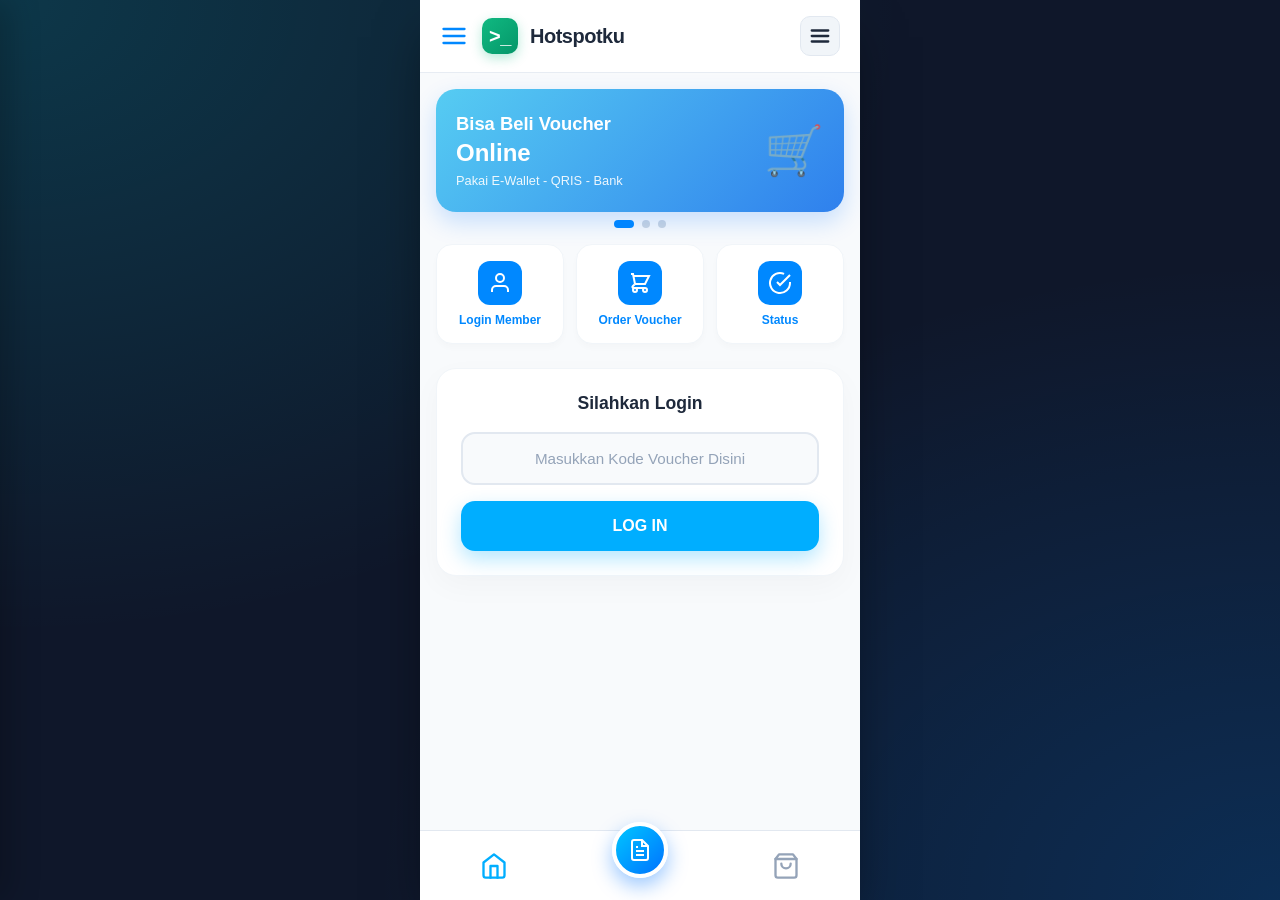
==== index.html @ 1a40b70c "Upload tampilan halaman login hotspot" ====
<!DOCTYPE html>
<html lang="id">
<head>
    <meta charset="UTF-8">
    <meta name="viewport" content="width=device-width, initial-scale=1.0">
    <title>Hotspot Login</title>
    <style>
        /* === VARIABEL & THEME === */
        :root {
            --primary: #0088ff;
            --primary-glow: rgba(0, 136, 255, 0.4);
            --accent: #00f2fe;
            --success: #10b981;
            --bg-dark: #0f172a;
            --card-bg: rgba(255, 255, 255, 0.85);
            --text-main: #1e293b;
            --text-sub: #64748b;
        }

        * {
            box-sizing: border-box;
            margin: 0;
            padding: 0;
            font-family: -apple-system, BlinkMacSystemFont, "Segoe UI", Roboto, Helvetica, Arial, sans-serif;
            -webkit-tap-highlight-color: transparent;
        }

        body {
            background-color: var(--bg-dark);
            background-image: 
                radial-gradient(at 0% 0%, rgba(0, 242, 254, 0.15) 0px, transparent 50%),
                radial-gradient(at 100% 100%, rgba(0, 136, 255, 0.2) 0px, transparent 50%);
            background-attachment: fixed;
            display: flex;
            justify-content: center;
            min-height: 100vh;
        }

        /* === CONTAINER === */
        .app-container {
            width: 100%;
            max-width: 440px;
            background: #f8fafc;
            min-height: 100vh;
            position: relative;
            box-shadow: 0 25px 50px -12px rgba(0, 0, 0, 0.5);
            padding-bottom: 90px;
            overflow-x: hidden;
        }

        /* === SIDEBAR & OVERLAY (KIRI) === */
        .sidebar-overlay {
            position: fixed; top: 0; left: 0; width: 100%; height: 100%;
            background: rgba(15, 23, 42, 0.6); backdrop-filter: blur(4px);
            z-index: 9998; opacity: 0; pointer-events: none; transition: opacity 0.3s ease;
        }
        .sidebar-overlay.active { opacity: 1; pointer-events: all; }
        
        .sidebar {
            position: fixed; top: 0; left: 0; width: 280px; height: 100%;
            background: linear-gradient(180deg, #06b6d4 0%, #3b82f6 100%);
            z-index: 9999; transform: translateX(-100%); transition: transform 0.3s cubic-bezier(0.4, 0, 0.2, 1);
            box-shadow: 10px 0 30px rgba(0,0,0,0.2); display: flex; flex-direction: column;
        }
        .sidebar.active { transform: translateX(0); }
        
        .sidebar-header { padding: 30px 20px; display: flex; align-items: center; gap: 15px; border-bottom: 1px solid rgba(255,255,255,0.1); }
        .sidebar-header .logo-badge { width: 50px; height: 50px; font-size: 1.2rem; }
        .sidebar-header-text h3 { color: white; font-size: 1.2rem; margin-bottom: 4px; }
        .sidebar-header-text p { color: rgba(255,255,255,0.8); font-size: 0.85rem; font-weight: 500; }
        
        .sidebar-wa-box { background: rgba(255, 255, 255, 0.15); margin: 20px; padding: 16px; border-radius: 16px; text-align: center; border: 1px solid rgba(255,255,255,0.2); }
        .sidebar-wa-box p { color: white; font-size: 0.85rem; margin-bottom: 10px; font-weight: 600; }
        .sidebar-wa-btn {
            display: flex; align-items: center; justify-content: center; gap: 8px;
            background: #25D366; color: white; text-decoration: none; padding: 10px;
            border-radius: 10px; font-weight: 800; font-size: 0.9rem; box-shadow: 0 4px 10px rgba(37, 211, 102, 0.3);
        }

        .sidebar-menu { list-style: none; padding: 10px 20px; flex: 1; }
        .sidebar-menu li {
            padding: 16px 12px; color: white; font-size: 1rem; font-weight: 600;
            display: flex; align-items: center; gap: 12px; cursor: pointer;
            border-radius: 12px; transition: background 0.2s; margin-bottom: 4px;
        }
        .sidebar-menu li:hover, .sidebar-menu li:active { background: rgba(255, 255, 255, 0.15); }
        .sidebar-menu li svg { width: 20px; height: 20px; opacity: 0.9; }
        .sidebar-footer { padding: 20px; text-align: center; color: rgba(255,255,255,0.6); font-size: 0.75rem; border-top: 1px solid rgba(255,255,255,0.1); }

        /* === NAVBAR UTAMA === */
        .navbar {
            background: rgba(255, 255, 255, 0.9); backdrop-filter: blur(12px);
            padding: 16px 20px; display: flex; align-items: center; justify-content: space-between;
            position: sticky; top: 0; z-index: 50; border-bottom: 1px solid rgba(226, 232, 240, 0.8);
        }

        .navbar-left { display: flex; align-items: center; gap: 14px; }
        .hamburger-btn { background: none; border: none; color: var(--primary); cursor: pointer; display: flex; align-items: center; justify-content: center; }
        
        .logo { display: flex; align-items: center; gap: 12px; font-weight: 800; font-size: 1.25rem; color: var(--text-main); letter-spacing: -0.5px; }
        .logo-badge {
            width: 36px; height: 36px; background: linear-gradient(135deg, #10b981, #059669);
            color: white; border-radius: 10px; display: flex; align-items: center; justify-content: center; font-weight: 800; box-shadow: 0 4px 12px rgba(16, 185, 129, 0.3);
        }

        .navbar-right { display: flex; align-items: center; gap: 10px; }

        /* === DROPDOWN KANAN ATAS (BARU) === */
        .dropdown { position: relative; }
        
        .dropdown-btn {
            background: #f1f5f9; border: 1px solid #e2e8f0; border-radius: 10px;
            width: 40px; height: 40px; display: flex; align-items: center; justify-content: center;
            cursor: pointer; color: var(--text-main); transition: all 0.2s ease;
        }
        
        .dropdown-btn:active { transform: scale(0.95); background: #e2e8f0; }
        
        .dropdown-menu {
            position: absolute; top: 52px; right: 0; width: 230px; background: white;
            border-radius: 16px; box-shadow: 0 10px 40px rgba(0,0,0,0.12);
            display: flex; flex-direction: column; opacity: 0; pointer-events: none;
            transform: translateY(-10px); transition: all 0.3s cubic-bezier(0.175, 0.885, 0.32, 1.275);
            z-index: 1000; overflow: hidden; border: 1px solid #f1f5f9;
        }
        
        .dropdown-menu.active { opacity: 1; pointer-events: all; transform: translateY(0); }
        
        .dropdown-menu a {
            padding: 16px 20px; color: var(--text-main); text-decoration: none;
            font-size: 0.95rem; font-weight: 600; border-bottom: 1px solid #f8fafc;
            transition: background 0.2s; display: block;
        }
        
        .dropdown-menu a:hover { background: #f8fafc; color: var(--primary); }
        
        .dropdown-menu .admin-box { padding: 16px; background: #fafafa; }
        
        .admin-btn {
            width: 100%; padding: 14px; background: linear-gradient(135deg, #6366f1, #4f46e5); /* Warna gradasi ungu/biru */
            color: white; border: none; border-radius: 12px; font-size: 0.95rem; font-weight: 800;
            cursor: pointer; transition: transform 0.2s, box-shadow 0.2s; box-shadow: 0 6px 15px rgba(79, 70, 229, 0.3);
        }
        
        .admin-btn:active { transform: scale(0.96); box-shadow: 0 2px 8px rgba(79, 70, 229, 0.2); }

        /* === HERO CAROUSEL / SLIDER === */
        .slider-container { margin: 16px 16px 8px; position: relative; border-radius: 20px; overflow: hidden; box-shadow: 0 10px 25px rgba(0, 114, 255, 0.2); z-index: 10; }
        .slider-wrapper { display: flex; transition: transform 0.4s ease-in-out; width: 100%; }
        .slide { min-width: 100%; padding: 24px 20px; color: white; display: flex; align-items: center; justify-content: space-between; min-height: 120px; }
        .slide.slide-1 { background: linear-gradient(135deg, #56ccf2 0%, #2f80ed 100%); }
        .slide.slide-2 { background: linear-gradient(135deg, #4776e6 0%, #8e54e9 100%); }
        .slide.slide-3 { background: linear-gradient(135deg, #00c6ff 0%, #0072ff 100%); }
        .slide-text h2 { font-size: 1.15rem; font-weight: 800; line-height: 1.2; margin-bottom: 4px; }
        .slide-text h3 { font-size: 1.5rem; font-weight: 900; margin-bottom: 6px; }
        .slide-text p { font-size: 0.8rem; opacity: 0.9; }
        .slide-icon { font-size: 3rem; opacity: 0.85; user-select: none; }
        .dots-container { display: flex; justify-content: center; gap: 8px; margin-bottom: 16px; }
        .dot { width: 8px; height: 8px; background-color: #cbd5e1; border-radius: 50%; transition: all 0.3s ease; cursor: pointer; }
        .dot.active { background-color: var(--primary); width: 20px; border-radius: 10px; }

        /* === QUICK MENUS === */
        .quick-grid { display: grid; grid-template-columns: repeat(3, 1fr); gap: 12px; margin: 0 16px 24px; position: relative; z-index: 20; }
        .quick-item {
            background: white; padding: 16px 10px; border-radius: 16px; text-align: center;
            cursor: pointer; border: 1px solid #f1f5f9; transition: all 0.2s ease; box-shadow: 0 4px 6px rgba(0,0,0,0.02);
        }
        .quick-item:active { transform: scale(0.95); }
        .quick-icon {
            width: 44px; height: 44px; margin: 0 auto 8px; border-radius: 12px;
            background: #0088ff; color: white; display: flex; align-items: center; justify-content: center; font-size: 1.5rem;
        }
        .quick-label { font-size: 0.75rem; font-weight: 700; color: var(--primary); }

        /* === LOGIN CARD === */
        .login-card {
            margin: 0 16px 20px; background: white; border-radius: 20px; padding: 24px;
            box-shadow: 0 10px 30px rgba(0,0,0,0.03); border: 1px solid #f1f5f9; position: relative; z-index: 20;
        }
        .login-card h3 { font-size: 1.1rem; color: var(--text-main); margin-bottom: 18px; text-align: center; }
        .input-wrapper { position: relative; margin-bottom: 16px; }
        .input-wrapper input {
            width: 100%; padding: 16px; border: 2px solid #e2e8f0; border-radius: 14px; font-size: 0.95rem;
            font-weight: 600; text-align: center; outline: none; transition: all 0.3s ease; background: #f8fafc; color: var(--text-main);
        }
        .input-wrapper input::placeholder { color: #94a3b8; font-weight: 500; text-transform: none; }
        .input-wrapper input:focus { border-color: var(--primary); background: white; box-shadow: 0 0 0 4px var(--primary-glow); }
        .btn-submit {
            width: 100%; padding: 16px; background: #00aeff; color: white; border: none;
            border-radius: 14px; font-size: 1rem; font-weight: 800; cursor: pointer;
            box-shadow: 0 8px 20px rgba(0, 174, 255, 0.3); transition: transform 0.2s ease, box-shadow 0.2s ease;
        }
        .btn-submit:active { transform: scale(0.98); }

        /* === MODERN LOADING OVERLAY === */
        .loading-overlay {
            position: fixed; top: 0; left: 0; width: 100%; height: 100%;
            background: rgba(15, 23, 42, 0.7); backdrop-filter: blur(8px); z-index: 99999;
            display: flex; align-items: center; justify-content: center; opacity: 0; pointer-events: none; transition: opacity 0.3s ease;
        }
        .loading-overlay.active { opacity: 1; pointer-events: all; }
        .loading-card { background: white; padding: 30px; border-radius: 20px; text-align: center; width: 80%; max-width: 300px; box-shadow: 0 20px 40px rgba(0,0,0,0.2); transform: translateY(20px); transition: transform 0.3s ease; }
        .loading-overlay.active .loading-card { transform: translateY(0); }
        .spinner { width: 50px; height: 50px; border: 5px solid #f3f3f3; border-top: 5px solid var(--primary); border-radius: 50%; animation: spin 1s linear infinite; margin: 0 auto 16px; }
        @keyframes spin { 0% { transform: rotate(0deg); } 100% { transform: rotate(360deg); } }
        .loading-card h4 { font-size: 1.1rem; color: var(--text-main); margin-bottom: 6px; }
        .loading-card p { font-size: 0.85rem; color: var(--text-sub); }

        /* === PACKAGE CARDS === */
        .section-header { padding: 0 20px; margin-bottom: 12px; font-size: 0.8rem; font-weight: 800; color: var(--text-sub); letter-spacing: 0.5px; text-transform: uppercase; }
        .pkg-card { margin: 0 16px 14px; background: white; border-radius: 18px; overflow: hidden; border: 1px solid #f1f5f9; box-shadow: 0 4px 15px rgba(0,0,0,0.02); }
        .pkg-top { padding: 16px 20px; color: white; display: flex; justify-content: space-between; align-items: center; }
        .pkg-top.purple { background: linear-gradient(135deg, #8b5cf6, #6d28d9); }
        .pkg-top.blue { background: linear-gradient(135deg, #3b82f6, #1d4ed8); }
        .pkg-title { font-size: 1.1rem; font-weight: 800; }
        .pkg-sub { font-size: 0.75rem; opacity: 0.8; }
        .pkg-badge { background: rgba(255, 255, 255, 0.25); backdrop-filter: blur(4px); padding: 4px 10px; border-radius: 12px; font-size: 0.75rem; font-weight: 700; }
        .pkg-bottom { padding: 16px 20px; display: flex; justify-content: space-between; align-items: center; }
        .pkg-price { font-size: 1.3rem; font-weight: 800; color: var(--text-main); }
        .pkg-price span { font-size: 0.75rem; color: var(--text-sub); font-weight: 500; }
        .btn-buy-pkg { padding: 10px 20px; border-radius: 10px; color: white; text-decoration: none; font-weight: 800; font-size: 0.85rem; box-shadow: 0 4px 10px rgba(0,0,0,0.1); }
        .btn-buy-pkg.purple { background: #8b5cf6; }
        .btn-buy-pkg.blue { background: #3b82f6; }

        /* === STATUS & FORM UI === */
        .status-box { background: white; margin: 20px 16px; padding: 30px 24px; border-radius: 20px; text-align: center; box-shadow: 0 4px 20px rgba(0,0,0,0.03); border: 1px solid #f1f5f9; }
        .status-box h3 { color: var(--text-main); margin-bottom: 10px; font-size: 1.2rem; }
        .status-box p { color: var(--text-sub); font-size: 0.85rem; margin-bottom: 24px; line-height: 1.5; }
        .result-card { display: none; margin-top: 20px; padding: 16px; border-radius: 14px; text-align: left; background: #f0fdf4; border: 1px solid #bbf7d0; animation: slideUp 0.3s ease; }
        .result-card h4 { color: #166534; font-size: 0.9rem; margin-bottom: 8px; }
        .result-card p { color: #15803d; font-size: 0.8rem; margin: 0; line-height: 1.4; }

        /* === BOTTOM NAV === */
        .bottom-nav {
            position: fixed; bottom: 0; left: 50%; transform: translateX(-50%); width: 100%;
            max-width: 440px; height: 70px; background: rgba(255, 255, 255, 0.95); backdrop-filter: blur(16px);
            display: flex; justify-content: space-around; align-items: center; border-top: 1px solid #e2e8f0; z-index: 40;
        }
        .nav-btn { display: flex; align-items: center; justify-content: center; color: #94a3b8; cursor: pointer; border: none; background: none; width: 60px; height: 100%; }
        .nav-btn.active { color: #00aeff; }
        .nav-btn svg { width: 28px; height: 28px; fill: none; stroke: currentColor; stroke-width: 2; stroke-linecap: round; stroke-linejoin: round; }
        .nav-center-btn {
            width: 56px; height: 56px; background: linear-gradient(135deg, #00c6ff, #0072ff); border-radius: 50%;
            display: flex; align-items: center; justify-content: center; color: white; box-shadow: 0 8px 20px rgba(0, 114, 255, 0.4);
            transform: translateY(-16px); cursor: pointer; border: 4px solid white;
        }

        /* TAB PAGES */
        .page { display: none; }
        .page.active { display: block; animation: slideUp 0.3s ease; }
        @keyframes slideUp { from { opacity: 0; transform: translateY(12px); } to { opacity: 1; transform: translateY(0); } }
    </style>
</head>
<body>

<!-- SIDEBAR OVERLAY & MENU (KIRI) -->
<div class="sidebar-overlay" id="sidebarOverlay" onclick="toggleSidebar()"></div>
<div class="sidebar" id="sidebar">
    <div class="sidebar-header">
        <div class="logo-badge">&gt;_</div>
        <div class="sidebar-header-text">
            <h3>Zizu Hotspot</h3>
            <p>Jaringan Internet</p>
        </div>
    </div>
    
    <div class="sidebar-wa-box">
        <p>Butuh Bantuan Cepat?</p>
        <a href="https://wa.me/628989834130" target="_blank" class="sidebar-wa-btn">
            <svg width="20" height="20" viewBox="0 0 24 24" fill="none" stroke="currentColor" stroke-width="2" stroke-linecap="round" stroke-linejoin="round"><path d="M22 16.92v3a2 2 0 0 1-2.18 2 19.79 19.79 0 0 1-8.63-3.07 19.5 19.5 0 0 1-6-6 19.79 19.79 0 0 1-3.07-8.67A2 2 0 0 1 4.11 2h3a2 2 0 0 1 2 1.72 12.84 12.84 0 0 0 .7 2.81 2 2 0 0 1-.45 2.11L8.09 9.91a16 16 0 0 0 6 6l1.27-1.27a2 2 0 0 1 2.11-.45 12.84 12.84 0 0 0 2.81.7A2 2 0 0 1 22 16.92z"></path></svg>
            Hubungi Admin
        </a>
    </div>

    <ul class="sidebar-menu">
        <li onclick="switchPage('home'); toggleSidebar()">
            <svg viewBox="0 0 24 24" fill="none" stroke="currentColor" stroke-width="2"><path d="M3 9l9-7 9 7v11a2 2 0 0 1-2 2H5a2 2 0 0 1-2-2z"></path><polyline points="9 22 9 12 15 12 15 22"></polyline></svg>
            Beranda
        </li>
        <li onclick="switchPage('paket'); toggleSidebar()">
            <svg viewBox="0 0 24 24" fill="none" stroke="currentColor" stroke-width="2"><path d="M6 2L3 6v14a2 2 0 0 0 2 2h14a2 2 0 0 0 2-2V6l-3-4z"></path><line x1="3" y1="6" x2="21" y2="6"></line><path d="M16 10a4 4 0 0 1-8 0"></path></svg>
            Daftar Paket Hotspot
        </li>
        <li onclick="switchPage('status'); toggleSidebar()">
            <svg viewBox="0 0 24 24" fill="none" stroke="currentColor" stroke-width="2"><path d="M22 11.08V12a10 10 0 1 1-5.93-9.14"></path><polyline points="22 4 12 14.01 9 11.01"></polyline></svg>
            Cek Status Order
        </li>
        <li onclick="alert('Cara Penggunaan:\n1. Beli Voucher di admin\n2. Masukkan kode di Beranda\n3. Nikmati Internet!'); toggleSidebar()">
            <svg viewBox="0 0 24 24" fill="none" stroke="currentColor" stroke-width="2"><circle cx="12" cy="12" r="10"></circle><path d="M9.09 9a3 3 0 0 1 5.83 1c0 2-3 3-3 3"></path><line x1="12" y1="17" x2="12.01" y2="17"></line></svg>
            Cara Penggunaan
        </li>
    </ul>

    <div class="sidebar-footer">
        &copy; 2026 Zizu Network
    </div>
</div>

<!-- POPUP LOADING MODERN -->
<div class="loading-overlay" id="loadingModal">
    <div class="loading-card">
        <div class="spinner"></div>
        <h4>Memproses...</h4>
        <p>Harap tunggu sebentar</p>
    </div>
</div>

<div class="app-container">

    <!-- NAVBAR UTAMA -->
    <div class="navbar">
        <div class="navbar-left">
            <!-- HAMBURGER MENU (KIRI) -->
            <button class="hamburger-btn" onclick="toggleSidebar()">
                <svg width="28" height="28" viewBox="0 0 24 24" fill="none" stroke="currentColor" stroke-width="2" stroke-linecap="round" stroke-linejoin="round">
                    <line x1="3" y1="12" x2="21" y2="12"></line>
                    <line x1="3" y1="6" x2="21" y2="6"></line>
                    <line x1="3" y1="18" x2="21" y2="18"></line>
                </svg>
            </button>
            
            <div class="logo">
                <div class="logo-badge">&gt;_</div>
                <span>Hotspotku</span>
            </div>
        </div>

        <div class="navbar-right">
            <!-- DROPDOWN MENU KANAN ATAS -->
            <div class="dropdown">
                <!-- Tombol Dropdown Kotak Rounded -->
                <button class="dropdown-btn" onclick="toggleDropdown(event)">
                    <svg width="22" height="22" viewBox="0 0 24 24" fill="none" stroke="currentColor" stroke-width="2.5" stroke-linecap="round" stroke-linejoin="round">
                        <line x1="3" y1="12" x2="21" y2="12"></line>
                        <line x1="3" y1="6" x2="21" y2="6"></line>
                        <line x1="3" y1="18" x2="21" y2="18"></line>
                    </svg>
                </button>

                <!-- Isi Dropdown Menu -->
                <div class="dropdown-menu" id="dropdownMenu">
                    <a href="#" onclick="switchPage('paket'); closeDropdown(event)">Daftar Paket WiFi</a>
                    <a href="#" onclick="alert('Panduan:\n1. Beli Voucher\n2. Masukkan Kode\n3. Nikmati Aksesnya'); closeDropdown(event)">Panduan Penggunaan</a>
                    <a href="#" onclick="switchPage('status'); closeDropdown(event)">Cek Status Berlangganan</a>
                    
                    <div class="admin-box">
                        <button class="admin-btn" onclick="alert('Membuka Halaman Login Admin Server...'); closeDropdown(event)">Masuk Portal Admin</button>
                    </div>
                </div>
            </div>
        </div>
    </div>

    <!-- PAGE 1: HOME -->
    <div id="page-home" class="page active">
        
        <div class="slider-container">
            <div class="slider-wrapper" id="sliderWrapper">
                <div class="slide slide-1">
                    <div class="slide-text">
                        <h2>Bisa Beli Voucher</h2>
                        <h3>Online</h3>
                        <p>Pakai E-Wallet - QRIS - Bank</p>
                    </div>
                    <div class="slide-icon">🛒</div>
                </div>
                <div class="slide slide-2">
                    <div class="slide-text">
                        <h2>Layanan Internet</h2>
                        <h3>Unlimited</h3>
                        <p>Tanpa batas KUOTA</p>
                    </div>
                    <div class="slide-icon">🚀</div>
                </div>
                <div class="slide slide-3">
                    <div class="slide-text">
                        <h2>Layanan Internet</h2>
                        <h3>24 Jam</h3>
                        <p>Nonstop Aktif Terus</p>
                    </div>
                    <div class="slide-icon">⚡</div>
                </div>
            </div>
        </div>
        <div class="dots-container">
            <div class="dot active" onclick="goToSlide(0)"></div>
            <div class="dot" onclick="goToSlide(1)"></div>
            <div class="dot" onclick="goToSlide(2)"></div>
        </div>

        <div class="quick-grid">
            <div class="quick-item" onclick="switchPage('home')">
                <div class="quick-icon">
                    <svg width="24" height="24" viewBox="0 0 24 24" fill="none" stroke="currentColor" stroke-width="2"><path d="M20 21v-2a4 4 0 0 0-4-4H8a4 4 0 0 0-4 4v2"></path><circle cx="12" cy="7" r="4"></circle></svg>
                </div>
                <div class="quick-label">Login Member</div>
            </div>
            <div class="quick-item" onclick="switchPage('paket')">
                <div class="quick-icon">
                    <svg width="24" height="24" viewBox="0 0 24 24" fill="none" stroke="currentColor" stroke-width="2"><path d="M3 3h2l.4 2M7 13h10l4-8H5.4M7 13L5.4 5M7 13l-2.293 2.293c-.63.63-.184 1.707.707 1.707H17m0 0a2 2 0 100 4 2 2 0 000-4zm-8 2a2 2 0 11-4 0 2 2 0 014 0z"></path></svg>
                </div>
                <div class="quick-label">Order Voucher</div>
            </div>
            <div class="quick-item" onclick="switchPage('status')">
                <div class="quick-icon">
                    <svg width="24" height="24" viewBox="0 0 24 24" fill="none" stroke="currentColor" stroke-width="2"><path d="M22 11.08V12a10 10 0 1 1-5.93-9.14"></path><polyline points="22 4 12 14.01 9 11.01"></polyline></svg>
                </div>
                <div class="quick-label">Status</div>
            </div>
        </div>

        <div class="login-card">
            <h3>Silahkan Login</h3>
            <form onsubmit="prosesLogin(event)">
                <div class="input-wrapper">
                    <input type="text" id="vCode" placeholder="Masukkan Kode Voucher Disini" autocomplete="off" required>
                </div>
                <button type="submit" class="btn-submit">LOG IN</button>
            </form>
        </div>
    </div>

    <!-- PAGE 2: PAKET (ORDER VOUCHER) -->
    <div id="page-paket" class="page">
        <div style="padding-top: 16px;"></div>
        <div class="section-header">Pilihan Paket Hotspot</div>

        <div class="pkg-card">
            <div class="pkg-top purple">
                <div>
                    <div class="pkg-title">Flash Trial</div>
                    <div class="pkg-sub">Speed up to 10 Mbps</div>
                </div>
                <div class="pkg-badge">1 Jam</div>
            </div>
            <div class="pkg-bottom">
                <div class="pkg-price">Rp 2.000 <span>/ voucher</span></div>
                <a href="https://wa.me/628989834130?text=Order%20Paket%20Flash%20Trial" class="btn-buy-pkg purple">Beli</a>
            </div>
        </div>

        <div class="pkg-card">
            <div class="pkg-top blue">
                <div>
                    <div class="pkg-title">Daily Access</div>
                    <div class="pkg-sub">Unlimited Tanpa Kuota</div>
                </div>
                <div class="pkg-badge">24 Jam 🔥</div>
            </div>
            <div class="pkg-bottom">
                <div class="pkg-price">Rp 5.000 <span>/ voucher</span></div>
                <a href="https://wa.me/628989834130?text=Order%20Paket%20Daily%20Access" class="btn-buy-pkg blue">Beli</a>
            </div>
        </div>
    </div>

    <!-- PAGE 3: CEK STATUS ORDER / VOUCHER -->
    <div id="page-status" class="page">
        <div class="status-box">
            <h3>Cek Status Pembelian</h3>
            <p>Masukkan Nomor Transaksi atau Kode Voucher untuk melacak status aktif paket Anda.</p>
            
            <form onsubmit="cekStatusOrder(event)">
                <div class="input-wrapper">
                    <input type="text" id="statusInput" placeholder="Contoh: TRX-12345" required>
                </div>
                <button type="submit" class="btn-submit" style="background: #10b981; box-shadow: 0 8px 20px rgba(16, 185, 129, 0.3);">
                    CEK SEKARANG
                </button>
            </form>

            <div class="result-card" id="statusResult">
                <h4>✅ Transaksi Ditemukan</h4>
                <p><strong>Status:</strong> Aktif<br>
                   <strong>Paket:</strong> Daily Access 24 Jam<br>
                   <strong>Masa Aktif Berakhir:</strong> Besok, 23:59 WIB</p>
            </div>
        </div>
    </div>

    <!-- BOTTOM NAVIGATION -->
    <div class="bottom-nav">
        <button class="nav-btn active" id="btn-nav-home" onclick="switchPage('home')">
            <svg viewBox="0 0 24 24"><path d="M3 9l9-7 9 7v11a2 2 0 0 1-2 2H5a2 2 0 0 1-2-2z"></path><polyline points="9 22 9 12 15 12 15 22"></polyline></svg>
        </button>

        <div class="nav-center-btn" onclick="switchPage('status')">
            <svg width="24" height="24" viewBox="0 0 24 24" fill="none" stroke="currentColor" stroke-width="2"><path d="M14 2H6a2 2 0 0 0-2 2v16a2 2 0 0 0 2 2h12a2 2 0 0 0 2-2V8z"></path><polyline points="14 2 14 8 20 8"></polyline><line x1="16" y1="13" x2="8" y2="13"></line><line x1="16" y1="17" x2="8" y2="17"></line><polyline points="10 9 9 9 8 9"></polyline></svg>
        </div>

        <button class="nav-btn" id="btn-nav-paket" onclick="switchPage('paket')">
            <svg viewBox="0 0 24 24"><path d="M6 2L3 6v14a2 2 0 0 0 2 2h14a2 2 0 0 0 2-2V6l-3-4z"></path><line x1="3" y1="6" x2="21" y2="6"></line><path d="M16 10a4 4 0 0 1-8 0"></path></svg>
        </button>
    </div>

</div>

<script>
    // FUNGSI SIDEBAR TOGGLE (Garis Tiga Kiri)
    const sidebar = document.getElementById('sidebar');
    const overlay = document.getElementById('sidebarOverlay');
    
    function toggleSidebar() {
        sidebar.classList.toggle('active');
        overlay.classList.toggle('active');
    }

    // FUNGSI DROPDOWN MENU (Kanan Atas)
    function toggleDropdown(e) {
        e.preventDefault();
        e.stopPropagation(); // Mencegah klik menyebar agar tidak langsung tertutup
        document.getElementById('dropdownMenu').classList.toggle('active');
    }

    function closeDropdown(e) {
        if(e) e.preventDefault();
        document.getElementById('dropdownMenu').classList.remove('active');
    }

    // Menutup dropdown saat area di luar dropdown diklik
    document.addEventListener('click', function(e) {
        if (!e.target.closest('.dropdown')) {
            closeDropdown();
        }
    });

    // FUNGSI PINDAH HALAMAN (TAB)
    function switchPage(pageId) {
        document.querySelectorAll('.page').forEach(el => el.classList.remove('active'));
        document.querySelectorAll('.nav-btn').forEach(el => el.classList.remove('active'));

        document.getElementById('page-' + pageId).classList.add('active');

        if(pageId === 'home') document.getElementById('btn-nav-home').classList.add('active');
        if(pageId === 'paket') document.getElementById('btn-nav-paket').classList.add('active');

        // Reset pencarian status jika keluar
        document.getElementById('statusResult').style.display = 'none';
        document.getElementById('statusInput').value = '';

        window.scrollTo({ top: 0, behavior: 'smooth' });
    }

    // LOGIC CAROUSEL BANNERS
    let currentSlide = 0;
    const totalSlides = 3;
    const sliderWrapper = document.getElementById('sliderWrapper');
    const dots = document.querySelectorAll('.dot');

    function goToSlide(index) {
        currentSlide = index;
        sliderWrapper.style.transform = `translateX(-${currentSlide * 100}%)`;
        dots.forEach((dot, i) => dot.classList.toggle('active', i === currentSlide));
    }
    setInterval(() => {
        currentSlide = (currentSlide + 1) % totalSlides;
        goToSlide(currentSlide);
    }, 4000);

    // AUTO FORMAT INPUT VOUCHER / KODE
    document.getElementById('vCode').addEventListener('input', function() {
        this.value = this.value.toUpperCase().replace(/\s+/g, '');
    });
    document.getElementById('statusInput').addEventListener('input', function() {
        this.value = this.value.toUpperCase().replace(/\s+/g, '');
    });

    // FUNGSI NOTIFIKASI LOADING
    function tunjukkanLoading(teks, delay, callback) {
        const modal = document.getElementById('loadingModal');
        modal.querySelector('h4').innerText = teks;
        modal.classList.add('active');

        setTimeout(() => {
            modal.classList.remove('active');
            callback();
        }, delay);
    }

    // PROSES TOMBOL LOGIN (Beranda)
    function prosesLogin(e) {
        e.preventDefault();
        const voucher = document.getElementById('vCode').value;
        tunjukkanLoading('Menghubungkan...', 2000, () => {
            alert("Preview: Berhasil Login dengan kode " + voucher);
        });
    }

    // PROSES CEK STATUS
    function cekStatusOrder(e) {
        e.preventDefault();
        tunjukkanLoading('Mencari Data...', 1500, () => {
            document.getElementById('statusResult').style.display = 'block';
        });
    }
</script>

</body>
</html>
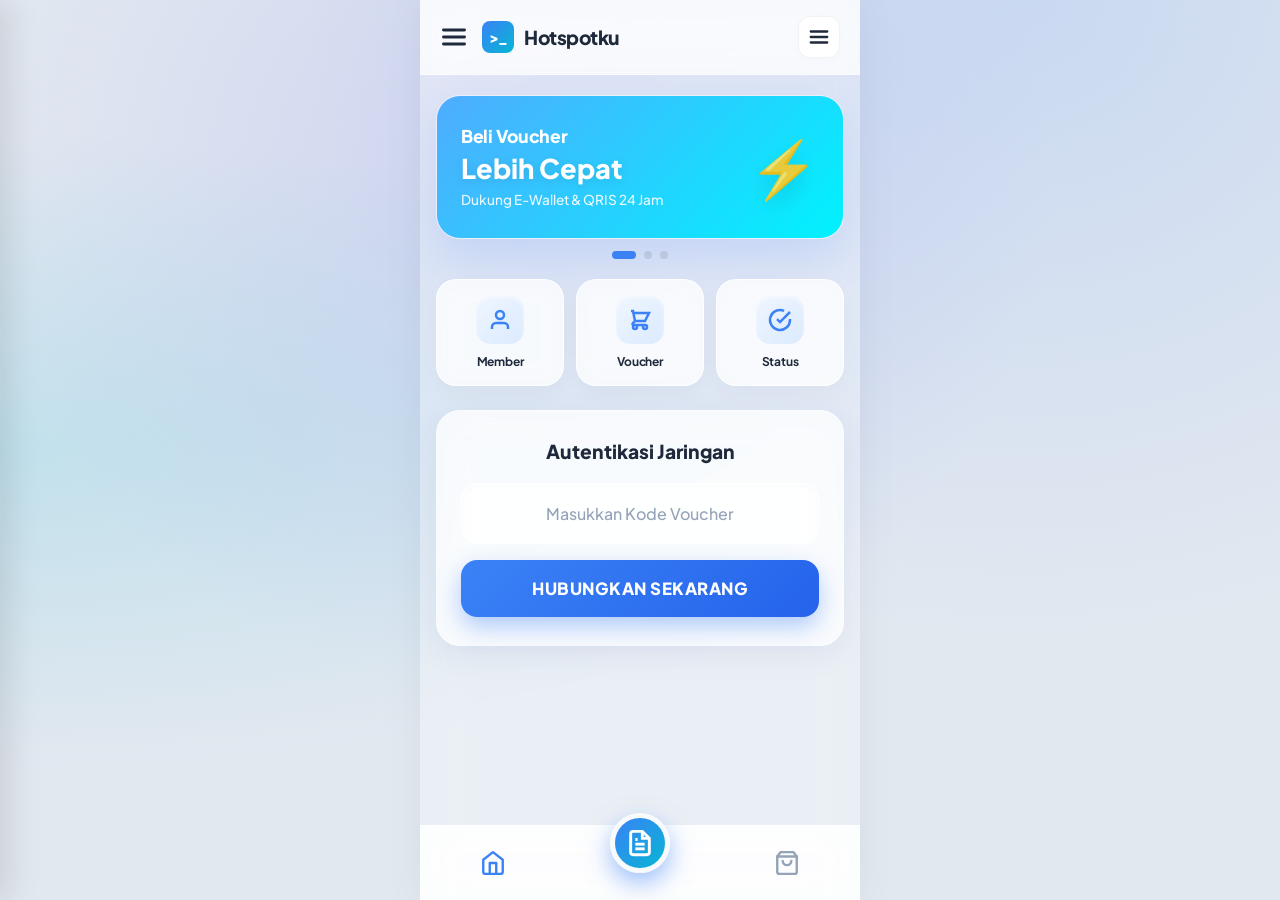
==== commit 4474b90d: "Update info paket" ====
--- a/index.html
+++ b/index.html
@@ -3,252 +3,280 @@
 <head>
     <meta charset="UTF-8">
     <meta name="viewport" content="width=device-width, initial-scale=1.0">
-    <title>Hotspot Login</title>
+    <meta name="description" content="Modern Mikrotik Hotspot Login Template">
+    <meta name="author" content="Rislam Febriansah Putra">
+    <title>Hotspot Login | Zizu Network</title>
+    
+    <!-- Google Fonts: Plus Jakarta Sans -->
+    <link rel="preconnect" href="https://fonts.googleapis.com">
+    <link rel="preconnect" href="https://fonts.gstatic.com" crossorigin>
+    <link href="https://fonts.googleapis.com/css2?family=Plus+Jakarta+Sans:wght@400;500;600;700;800&display=swap" rel="stylesheet">
+
     <style>
-        /* === VARIABEL & THEME === */
+        /* === VARIABEL & THEME GLASSMORPHISM === */
         :root {
-            --primary: #0088ff;
-            --primary-glow: rgba(0, 136, 255, 0.4);
-            --accent: #00f2fe;
+            --primary: #3b82f6;
+            --primary-glow: rgba(59, 130, 246, 0.5);
+            --accent: #06b6d4;
             --success: #10b981;
             --bg-dark: #0f172a;
-            --card-bg: rgba(255, 255, 255, 0.85);
             --text-main: #1e293b;
             --text-sub: #64748b;
+            --glass-bg: rgba(255, 255, 255, 0.7);
+            --glass-border: rgba(255, 255, 255, 0.5);
+            --glass-shadow: 0 8px 32px 0 rgba(31, 38, 135, 0.07);
         }
 
         * {
             box-sizing: border-box;
             margin: 0;
             padding: 0;
-            font-family: -apple-system, BlinkMacSystemFont, "Segoe UI", Roboto, Helvetica, Arial, sans-serif;
+            font-family: 'Plus Jakarta Sans', sans-serif;
             -webkit-tap-highlight-color: transparent;
         }
 
         body {
-            background-color: var(--bg-dark);
+            background-color: #e2e8f0;
+            /* Animated Mesh Gradient Background */
             background-image: 
-                radial-gradient(at 0% 0%, rgba(0, 242, 254, 0.15) 0px, transparent 50%),
-                radial-gradient(at 100% 100%, rgba(0, 136, 255, 0.2) 0px, transparent 50%);
+                radial-gradient(at 40% 20%, rgba(99, 102, 241, 0.15) 0px, transparent 50%),
+                radial-gradient(at 80% 0%, rgba(59, 130, 246, 0.15) 0px, transparent 50%),
+                radial-gradient(at 0% 50%, rgba(6, 182, 212, 0.15) 0px, transparent 50%);
             background-attachment: fixed;
             display: flex;
             justify-content: center;
             min-height: 100vh;
+            color: var(--text-main);
         }
 
         /* === CONTAINER === */
         .app-container {
             width: 100%;
             max-width: 440px;
-            background: #f8fafc;
             min-height: 100vh;
             position: relative;
-            box-shadow: 0 25px 50px -12px rgba(0, 0, 0, 0.5);
+            box-shadow: 0 0 40px rgba(0, 0, 0, 0.05);
             padding-bottom: 90px;
             overflow-x: hidden;
-        }
-
-        /* === SIDEBAR & OVERLAY (KIRI) === */
+            background: rgba(248, 250, 252, 0.4);
+            backdrop-filter: blur(20px);
+            -webkit-backdrop-filter: blur(20px);
+        }
+
+        /* === SIDEBAR KIRI === */
         .sidebar-overlay {
             position: fixed; top: 0; left: 0; width: 100%; height: 100%;
-            background: rgba(15, 23, 42, 0.6); backdrop-filter: blur(4px);
-            z-index: 9998; opacity: 0; pointer-events: none; transition: opacity 0.3s ease;
+            background: rgba(15, 23, 42, 0.4); backdrop-filter: blur(4px);
+            z-index: 9998; opacity: 0; pointer-events: none; transition: opacity 0.4s ease;
         }
         .sidebar-overlay.active { opacity: 1; pointer-events: all; }
         
         .sidebar {
             position: fixed; top: 0; left: 0; width: 280px; height: 100%;
-            background: linear-gradient(180deg, #06b6d4 0%, #3b82f6 100%);
-            z-index: 9999; transform: translateX(-100%); transition: transform 0.3s cubic-bezier(0.4, 0, 0.2, 1);
-            box-shadow: 10px 0 30px rgba(0,0,0,0.2); display: flex; flex-direction: column;
+            background: rgba(255, 255, 255, 0.85); backdrop-filter: blur(20px);
+            z-index: 9999; transform: translateX(-100%); transition: transform 0.4s cubic-bezier(0.16, 1, 0.3, 1);
+            box-shadow: 10px 0 30px rgba(0,0,0,0.1); display: flex; flex-direction: column;
+            border-right: 1px solid var(--glass-border);
         }
         .sidebar.active { transform: translateX(0); }
         
-        .sidebar-header { padding: 30px 20px; display: flex; align-items: center; gap: 15px; border-bottom: 1px solid rgba(255,255,255,0.1); }
-        .sidebar-header .logo-badge { width: 50px; height: 50px; font-size: 1.2rem; }
-        .sidebar-header-text h3 { color: white; font-size: 1.2rem; margin-bottom: 4px; }
-        .sidebar-header-text p { color: rgba(255,255,255,0.8); font-size: 0.85rem; font-weight: 500; }
-        
-        .sidebar-wa-box { background: rgba(255, 255, 255, 0.15); margin: 20px; padding: 16px; border-radius: 16px; text-align: center; border: 1px solid rgba(255,255,255,0.2); }
+        .sidebar-header { padding: 30px 20px; display: flex; align-items: center; gap: 15px; border-bottom: 1px solid rgba(0,0,0,0.05); }
+        .sidebar-header .logo-badge { width: 48px; height: 48px; font-size: 1.2rem; background: linear-gradient(135deg, var(--primary), var(--accent)); color: white; border-radius: 14px; display: flex; align-items: center; justify-content: center; font-weight: 800; }
+        .sidebar-header-text h3 { color: var(--text-main); font-size: 1.2rem; font-weight: 800; margin-bottom: 2px; }
+        .sidebar-header-text p { color: var(--text-sub); font-size: 0.85rem; font-weight: 500; }
+        
+        .sidebar-wa-box { background: linear-gradient(135deg, #25D366, #128C7E); margin: 20px; padding: 16px; border-radius: 16px; text-align: center; box-shadow: 0 10px 20px rgba(37, 211, 102, 0.2); }
         .sidebar-wa-box p { color: white; font-size: 0.85rem; margin-bottom: 10px; font-weight: 600; }
-        .sidebar-wa-btn {
-            display: flex; align-items: center; justify-content: center; gap: 8px;
-            background: #25D366; color: white; text-decoration: none; padding: 10px;
-            border-radius: 10px; font-weight: 800; font-size: 0.9rem; box-shadow: 0 4px 10px rgba(37, 211, 102, 0.3);
-        }
+        .sidebar-wa-btn { display: flex; align-items: center; justify-content: center; gap: 8px; background: white; color: #128C7E; text-decoration: none; padding: 10px; border-radius: 10px; font-weight: 800; font-size: 0.9rem; transition: transform 0.2s; }
+        .sidebar-wa-btn:active { transform: scale(0.95); }
 
         .sidebar-menu { list-style: none; padding: 10px 20px; flex: 1; }
-        .sidebar-menu li {
-            padding: 16px 12px; color: white; font-size: 1rem; font-weight: 600;
-            display: flex; align-items: center; gap: 12px; cursor: pointer;
-            border-radius: 12px; transition: background 0.2s; margin-bottom: 4px;
-        }
-        .sidebar-menu li:hover, .sidebar-menu li:active { background: rgba(255, 255, 255, 0.15); }
-        .sidebar-menu li svg { width: 20px; height: 20px; opacity: 0.9; }
-        .sidebar-footer { padding: 20px; text-align: center; color: rgba(255,255,255,0.6); font-size: 0.75rem; border-top: 1px solid rgba(255,255,255,0.1); }
-
-        /* === NAVBAR UTAMA === */
+        .sidebar-menu li { padding: 14px 16px; color: var(--text-main); font-size: 0.95rem; font-weight: 600; display: flex; align-items: center; gap: 14px; cursor: pointer; border-radius: 12px; transition: all 0.2s; margin-bottom: 6px; }
+        .sidebar-menu li:hover, .sidebar-menu li:active { background: rgba(59, 130, 246, 0.1); color: var(--primary); }
+        .sidebar-menu li svg { width: 22px; height: 22px; opacity: 0.8; }
+        
+        .sidebar-footer { padding: 20px; text-align: center; color: var(--text-sub); font-size: 0.75rem; border-top: 1px solid rgba(0,0,0,0.05); font-weight: 500; }
+
+        /* === NAVBAR KACA (GLASSMORPHISM) === */
         .navbar {
-            background: rgba(255, 255, 255, 0.9); backdrop-filter: blur(12px);
+            background: var(--glass-bg); backdrop-filter: blur(16px); -webkit-backdrop-filter: blur(16px);
             padding: 16px 20px; display: flex; align-items: center; justify-content: space-between;
-            position: sticky; top: 0; z-index: 50; border-bottom: 1px solid rgba(226, 232, 240, 0.8);
+            position: sticky; top: 0; z-index: 50; border-bottom: 1px solid var(--glass-border);
         }
 
         .navbar-left { display: flex; align-items: center; gap: 14px; }
-        .hamburger-btn { background: none; border: none; color: var(--primary); cursor: pointer; display: flex; align-items: center; justify-content: center; }
-        
-        .logo { display: flex; align-items: center; gap: 12px; font-weight: 800; font-size: 1.25rem; color: var(--text-main); letter-spacing: -0.5px; }
-        .logo-badge {
-            width: 36px; height: 36px; background: linear-gradient(135deg, #10b981, #059669);
-            color: white; border-radius: 10px; display: flex; align-items: center; justify-content: center; font-weight: 800; box-shadow: 0 4px 12px rgba(16, 185, 129, 0.3);
-        }
-
-        .navbar-right { display: flex; align-items: center; gap: 10px; }
-
-        /* === DROPDOWN KANAN ATAS (BARU) === */
+        .hamburger-btn { background: none; border: none; color: var(--text-main); cursor: pointer; display: flex; transition: color 0.2s; }
+        .hamburger-btn:active { color: var(--primary); }
+        
+        .logo { display: flex; align-items: center; gap: 10px; font-weight: 800; font-size: 1.2rem; letter-spacing: -0.5px; }
+        .logo-badge { width: 32px; height: 32px; background: linear-gradient(135deg, var(--primary), var(--accent)); color: white; border-radius: 8px; display: flex; align-items: center; justify-content: center; font-weight: 800; font-size: 0.9rem; }
+
+        /* === DROPDOWN KANAN === */
         .dropdown { position: relative; }
-        
         .dropdown-btn {
-            background: #f1f5f9; border: 1px solid #e2e8f0; border-radius: 10px;
-            width: 40px; height: 40px; display: flex; align-items: center; justify-content: center;
-            cursor: pointer; color: var(--text-main); transition: all 0.2s ease;
-        }
-        
-        .dropdown-btn:active { transform: scale(0.95); background: #e2e8f0; }
+            background: white; border: 1px solid rgba(0,0,0,0.05); border-radius: 12px;
+            width: 42px; height: 42px; display: flex; align-items: center; justify-content: center;
+            cursor: pointer; color: var(--text-main); transition: all 0.2s; box-shadow: 0 2px 10px rgba(0,0,0,0.02);
+        }
+        .dropdown-btn:active { transform: scale(0.92); }
         
         .dropdown-menu {
-            position: absolute; top: 52px; right: 0; width: 230px; background: white;
-            border-radius: 16px; box-shadow: 0 10px 40px rgba(0,0,0,0.12);
+            position: absolute; top: 56px; right: 0; width: 240px; 
+            background: rgba(255, 255, 255, 0.9); backdrop-filter: blur(20px);
+            border-radius: 20px; box-shadow: 0 20px 40px rgba(0,0,0,0.1);
             display: flex; flex-direction: column; opacity: 0; pointer-events: none;
-            transform: translateY(-10px); transition: all 0.3s cubic-bezier(0.175, 0.885, 0.32, 1.275);
-            z-index: 1000; overflow: hidden; border: 1px solid #f1f5f9;
-        }
-        
-        .dropdown-menu.active { opacity: 1; pointer-events: all; transform: translateY(0); }
+            transform: translateY(-15px) scale(0.95); transition: all 0.3s cubic-bezier(0.16, 1, 0.3, 1);
+            z-index: 1000; overflow: hidden; border: 1px solid var(--glass-border); transform-origin: top right;
+        }
+        .dropdown-menu.active { opacity: 1; pointer-events: all; transform: translateY(0) scale(1); }
         
         .dropdown-menu a {
             padding: 16px 20px; color: var(--text-main); text-decoration: none;
-            font-size: 0.95rem; font-weight: 600; border-bottom: 1px solid #f8fafc;
-            transition: background 0.2s; display: block;
-        }
-        
-        .dropdown-menu a:hover { background: #f8fafc; color: var(--primary); }
-        
-        .dropdown-menu .admin-box { padding: 16px; background: #fafafa; }
-        
+            font-size: 0.95rem; font-weight: 600; border-bottom: 1px solid rgba(0,0,0,0.03);
+            transition: background 0.2s, padding-left 0.2s; display: block;
+        }
+        .dropdown-menu a:hover { background: rgba(0,0,0,0.02); color: var(--primary); padding-left: 24px; }
+        
+        .dropdown-menu .admin-box { padding: 16px; background: rgba(0,0,0,0.01); }
         .admin-btn {
-            width: 100%; padding: 14px; background: linear-gradient(135deg, #6366f1, #4f46e5); /* Warna gradasi ungu/biru */
-            color: white; border: none; border-radius: 12px; font-size: 0.95rem; font-weight: 800;
-            cursor: pointer; transition: transform 0.2s, box-shadow 0.2s; box-shadow: 0 6px 15px rgba(79, 70, 229, 0.3);
-        }
-        
-        .admin-btn:active { transform: scale(0.96); box-shadow: 0 2px 8px rgba(79, 70, 229, 0.2); }
-
-        /* === HERO CAROUSEL / SLIDER === */
-        .slider-container { margin: 16px 16px 8px; position: relative; border-radius: 20px; overflow: hidden; box-shadow: 0 10px 25px rgba(0, 114, 255, 0.2); z-index: 10; }
-        .slider-wrapper { display: flex; transition: transform 0.4s ease-in-out; width: 100%; }
-        .slide { min-width: 100%; padding: 24px 20px; color: white; display: flex; align-items: center; justify-content: space-between; min-height: 120px; }
-        .slide.slide-1 { background: linear-gradient(135deg, #56ccf2 0%, #2f80ed 100%); }
-        .slide.slide-2 { background: linear-gradient(135deg, #4776e6 0%, #8e54e9 100%); }
-        .slide.slide-3 { background: linear-gradient(135deg, #00c6ff 0%, #0072ff 100%); }
-        .slide-text h2 { font-size: 1.15rem; font-weight: 800; line-height: 1.2; margin-bottom: 4px; }
-        .slide-text h3 { font-size: 1.5rem; font-weight: 900; margin-bottom: 6px; }
-        .slide-text p { font-size: 0.8rem; opacity: 0.9; }
-        .slide-icon { font-size: 3rem; opacity: 0.85; user-select: none; }
-        .dots-container { display: flex; justify-content: center; gap: 8px; margin-bottom: 16px; }
-        .dot { width: 8px; height: 8px; background-color: #cbd5e1; border-radius: 50%; transition: all 0.3s ease; cursor: pointer; }
-        .dot.active { background-color: var(--primary); width: 20px; border-radius: 10px; }
-
-        /* === QUICK MENUS === */
+            width: 100%; padding: 14px; background: linear-gradient(135deg, #1e293b, #0f172a);
+            color: white; border: none; border-radius: 12px; font-size: 0.95rem; font-weight: 700;
+            cursor: pointer; transition: transform 0.2s, box-shadow 0.2s; box-shadow: 0 8px 15px rgba(15, 23, 42, 0.2);
+        }
+        .admin-btn:active { transform: scale(0.96); box-shadow: 0 4px 10px rgba(15, 23, 42, 0.3); }
+
+        /* === HERO CAROUSEL === */
+        .slider-container { margin: 20px 16px 12px; position: relative; border-radius: 24px; overflow: hidden; box-shadow: 0 20px 40px rgba(59, 130, 246, 0.15); z-index: 10; border: 1px solid rgba(255,255,255,0.4); }
+        .slider-wrapper { display: flex; transition: transform 0.5s cubic-bezier(0.25, 1, 0.5, 1); width: 100%; }
+        .slide { min-width: 100%; padding: 30px 24px; color: white; display: flex; align-items: center; justify-content: space-between; min-height: 140px; }
+        .slide.slide-1 { background: linear-gradient(135deg, #4facfe 0%, #00f2fe 100%); }
+        .slide.slide-2 { background: linear-gradient(135deg, #a18cd1 0%, #fbc2eb 100%); }
+        .slide.slide-3 { background: linear-gradient(135deg, #43e97b 0%, #38f9d7 100%); }
+        
+        .slide-text h2 { font-size: 1.1rem; font-weight: 800; line-height: 1.2; margin-bottom: 4px; letter-spacing: -0.3px; }
+        .slide-text h3 { font-size: 1.7rem; font-weight: 900; margin-bottom: 6px; text-shadow: 0 2px 10px rgba(0,0,0,0.1); }
+        .slide-text p { font-size: 0.85rem; font-weight: 500; opacity: 0.9; }
+        .slide-icon { font-size: 3.5rem; opacity: 0.9; filter: drop-shadow(0 10px 10px rgba(0,0,0,0.1)); }
+
+        .dots-container { display: flex; justify-content: center; gap: 8px; margin-bottom: 20px; }
+        .dot { width: 8px; height: 8px; background-color: rgba(0,0,0,0.1); border-radius: 50%; transition: all 0.4s ease; cursor: pointer; }
+        .dot.active { background-color: var(--primary); width: 24px; border-radius: 12px; }
+
+        /* === QUICK MENUS GLASS === */
         .quick-grid { display: grid; grid-template-columns: repeat(3, 1fr); gap: 12px; margin: 0 16px 24px; position: relative; z-index: 20; }
         .quick-item {
-            background: white; padding: 16px 10px; border-radius: 16px; text-align: center;
-            cursor: pointer; border: 1px solid #f1f5f9; transition: all 0.2s ease; box-shadow: 0 4px 6px rgba(0,0,0,0.02);
-        }
-        .quick-item:active { transform: scale(0.95); }
+            background: rgba(255, 255, 255, 0.7); backdrop-filter: blur(10px);
+            padding: 16px 10px; border-radius: 20px; text-align: center;
+            cursor: pointer; border: 1px solid rgba(255,255,255,0.8);
+            transition: all 0.3s ease; box-shadow: 0 8px 20px rgba(0,0,0,0.03);
+        }
+        .quick-item:active { transform: translateY(2px) scale(0.96); }
         .quick-icon {
-            width: 44px; height: 44px; margin: 0 auto 8px; border-radius: 12px;
-            background: #0088ff; color: white; display: flex; align-items: center; justify-content: center; font-size: 1.5rem;
-        }
-        .quick-label { font-size: 0.75rem; font-weight: 700; color: var(--primary); }
-
-        /* === LOGIN CARD === */
+            width: 48px; height: 48px; margin: 0 auto 10px; border-radius: 14px;
+            background: linear-gradient(135deg, #eff6ff, #dbeafe); color: var(--primary);
+            display: flex; align-items: center; justify-content: center; font-size: 1.5rem;
+            box-shadow: inset 0 2px 4px rgba(255,255,255,0.5);
+        }
+        .quick-label { font-size: 0.75rem; font-weight: 700; color: var(--text-main); letter-spacing: -0.2px; }
+
+        /* === LOGIN CARD GLASS === */
         .login-card {
-            margin: 0 16px 20px; background: white; border-radius: 20px; padding: 24px;
-            box-shadow: 0 10px 30px rgba(0,0,0,0.03); border: 1px solid #f1f5f9; position: relative; z-index: 20;
-        }
-        .login-card h3 { font-size: 1.1rem; color: var(--text-main); margin-bottom: 18px; text-align: center; }
+            margin: 0 16px 20px; background: rgba(255, 255, 255, 0.7); backdrop-filter: blur(16px);
+            border-radius: 24px; padding: 28px 24px; box-shadow: var(--glass-shadow);
+            border: 1px solid var(--glass-border); position: relative; z-index: 20;
+        }
+        .login-card h3 { font-size: 1.2rem; color: var(--text-main); margin-bottom: 20px; text-align: center; font-weight: 800; }
+        
         .input-wrapper { position: relative; margin-bottom: 16px; }
         .input-wrapper input {
-            width: 100%; padding: 16px; border: 2px solid #e2e8f0; border-radius: 14px; font-size: 0.95rem;
-            font-weight: 600; text-align: center; outline: none; transition: all 0.3s ease; background: #f8fafc; color: var(--text-main);
-        }
-        .input-wrapper input::placeholder { color: #94a3b8; font-weight: 500; text-transform: none; }
-        .input-wrapper input:focus { border-color: var(--primary); background: white; box-shadow: 0 0 0 4px var(--primary-glow); }
+            width: 100%; padding: 18px; border: 2px solid transparent; border-radius: 16px;
+            font-size: 1rem; font-weight: 600; text-align: center; outline: none;
+            transition: all 0.3s ease; background: rgba(255, 255, 255, 0.9); color: var(--text-main);
+            box-shadow: inset 0 2px 4px rgba(0,0,0,0.02);
+        }
+        .input-wrapper input::placeholder { color: #94a3b8; font-weight: 500; }
+        .input-wrapper input:focus { border-color: var(--primary); background: white; box-shadow: 0 0 0 4px var(--primary-glow); transform: translateY(-2px); }
+        
         .btn-submit {
-            width: 100%; padding: 16px; background: #00aeff; color: white; border: none;
-            border-radius: 14px; font-size: 1rem; font-weight: 800; cursor: pointer;
-            box-shadow: 0 8px 20px rgba(0, 174, 255, 0.3); transition: transform 0.2s ease, box-shadow 0.2s ease;
-        }
-        .btn-submit:active { transform: scale(0.98); }
-
-        /* === MODERN LOADING OVERLAY === */
+            width: 100%; padding: 18px; background: linear-gradient(135deg, var(--primary), #2563eb);
+            color: white; border: none; border-radius: 16px; font-size: 1.05rem; font-weight: 800;
+            cursor: pointer; box-shadow: 0 10px 25px rgba(59, 130, 246, 0.4);
+            transition: all 0.3s ease; letter-spacing: 0.5px;
+        }
+        .btn-submit:active { transform: scale(0.97); box-shadow: 0 5px 15px rgba(59, 130, 246, 0.3); }
+
+        /* === MODERN LOADING === */
         .loading-overlay {
             position: fixed; top: 0; left: 0; width: 100%; height: 100%;
-            background: rgba(15, 23, 42, 0.7); backdrop-filter: blur(8px); z-index: 99999;
-            display: flex; align-items: center; justify-content: center; opacity: 0; pointer-events: none; transition: opacity 0.3s ease;
+            background: rgba(15, 23, 42, 0.5); backdrop-filter: blur(12px); z-index: 99999;
+            display: flex; align-items: center; justify-content: center; opacity: 0; pointer-events: none; transition: opacity 0.4s ease;
         }
         .loading-overlay.active { opacity: 1; pointer-events: all; }
-        .loading-card { background: white; padding: 30px; border-radius: 20px; text-align: center; width: 80%; max-width: 300px; box-shadow: 0 20px 40px rgba(0,0,0,0.2); transform: translateY(20px); transition: transform 0.3s ease; }
-        .loading-overlay.active .loading-card { transform: translateY(0); }
-        .spinner { width: 50px; height: 50px; border: 5px solid #f3f3f3; border-top: 5px solid var(--primary); border-radius: 50%; animation: spin 1s linear infinite; margin: 0 auto 16px; }
+        .loading-card {
+            background: rgba(255,255,255,0.9); backdrop-filter: blur(10px); padding: 35px 30px;
+            border-radius: 24px; text-align: center; width: 85%; max-width: 320px;
+            box-shadow: 0 25px 50px rgba(0,0,0,0.2); transform: translateY(30px) scale(0.95); transition: all 0.4s cubic-bezier(0.16, 1, 0.3, 1);
+        }
+        .loading-overlay.active .loading-card { transform: translateY(0) scale(1); }
+        .spinner {
+            width: 56px; height: 56px; border: 6px solid #e2e8f0; border-top: 6px solid var(--primary);
+            border-radius: 50%; animation: spin 1s cubic-bezier(0.55, 0.15, 0.45, 0.85) infinite; margin: 0 auto 20px;
+        }
         @keyframes spin { 0% { transform: rotate(0deg); } 100% { transform: rotate(360deg); } }
-        .loading-card h4 { font-size: 1.1rem; color: var(--text-main); margin-bottom: 6px; }
-        .loading-card p { font-size: 0.85rem; color: var(--text-sub); }
-
-        /* === PACKAGE CARDS === */
-        .section-header { padding: 0 20px; margin-bottom: 12px; font-size: 0.8rem; font-weight: 800; color: var(--text-sub); letter-spacing: 0.5px; text-transform: uppercase; }
-        .pkg-card { margin: 0 16px 14px; background: white; border-radius: 18px; overflow: hidden; border: 1px solid #f1f5f9; box-shadow: 0 4px 15px rgba(0,0,0,0.02); }
-        .pkg-top { padding: 16px 20px; color: white; display: flex; justify-content: space-between; align-items: center; }
+        .loading-card h4 { font-size: 1.2rem; color: var(--text-main); margin-bottom: 8px; font-weight: 800; }
+        .loading-card p { font-size: 0.9rem; color: var(--text-sub); font-weight: 500; }
+
+        /* === PACKAGE & STATUS UI === */
+        .section-header { padding: 0 20px; margin-bottom: 16px; font-size: 0.85rem; font-weight: 800; color: var(--text-sub); letter-spacing: 0.5px; text-transform: uppercase; }
+        .pkg-card { margin: 0 16px 16px; background: rgba(255,255,255,0.7); backdrop-filter: blur(16px); border-radius: 24px; overflow: hidden; border: 1px solid var(--glass-border); box-shadow: var(--glass-shadow); transition: transform 0.3s; }
+        .pkg-card:active { transform: scale(0.98); }
+        .pkg-top { padding: 20px; color: white; display: flex; justify-content: space-between; align-items: center; }
         .pkg-top.purple { background: linear-gradient(135deg, #8b5cf6, #6d28d9); }
         .pkg-top.blue { background: linear-gradient(135deg, #3b82f6, #1d4ed8); }
-        .pkg-title { font-size: 1.1rem; font-weight: 800; }
-        .pkg-sub { font-size: 0.75rem; opacity: 0.8; }
-        .pkg-badge { background: rgba(255, 255, 255, 0.25); backdrop-filter: blur(4px); padding: 4px 10px; border-radius: 12px; font-size: 0.75rem; font-weight: 700; }
-        .pkg-bottom { padding: 16px 20px; display: flex; justify-content: space-between; align-items: center; }
-        .pkg-price { font-size: 1.3rem; font-weight: 800; color: var(--text-main); }
-        .pkg-price span { font-size: 0.75rem; color: var(--text-sub); font-weight: 500; }
-        .btn-buy-pkg { padding: 10px 20px; border-radius: 10px; color: white; text-decoration: none; font-weight: 800; font-size: 0.85rem; box-shadow: 0 4px 10px rgba(0,0,0,0.1); }
-        .btn-buy-pkg.purple { background: #8b5cf6; }
-        .btn-buy-pkg.blue { background: #3b82f6; }
-
-        /* === STATUS & FORM UI === */
-        .status-box { background: white; margin: 20px 16px; padding: 30px 24px; border-radius: 20px; text-align: center; box-shadow: 0 4px 20px rgba(0,0,0,0.03); border: 1px solid #f1f5f9; }
-        .status-box h3 { color: var(--text-main); margin-bottom: 10px; font-size: 1.2rem; }
-        .status-box p { color: var(--text-sub); font-size: 0.85rem; margin-bottom: 24px; line-height: 1.5; }
-        .result-card { display: none; margin-top: 20px; padding: 16px; border-radius: 14px; text-align: left; background: #f0fdf4; border: 1px solid #bbf7d0; animation: slideUp 0.3s ease; }
-        .result-card h4 { color: #166534; font-size: 0.9rem; margin-bottom: 8px; }
-        .result-card p { color: #15803d; font-size: 0.8rem; margin: 0; line-height: 1.4; }
-
-        /* === BOTTOM NAV === */
+        .pkg-title { font-size: 1.2rem; font-weight: 800; margin-bottom: 4px; }
+        .pkg-sub { font-size: 0.8rem; font-weight: 500; opacity: 0.9; }
+        .pkg-badge { background: rgba(255, 255, 255, 0.25); backdrop-filter: blur(4px); padding: 6px 12px; border-radius: 12px; font-size: 0.75rem; font-weight: 800; }
+        .pkg-bottom { padding: 20px; display: flex; justify-content: space-between; align-items: center; }
+        .pkg-price { font-size: 1.4rem; font-weight: 800; color: var(--text-main); }
+        .pkg-price span { font-size: 0.8rem; color: var(--text-sub); font-weight: 600; }
+        .btn-buy-pkg { padding: 12px 24px; border-radius: 14px; color: white; text-decoration: none; font-weight: 800; font-size: 0.9rem; transition: transform 0.2s; }
+        .btn-buy-pkg:active { transform: scale(0.95); }
+        .btn-buy-pkg.purple { background: #8b5cf6; box-shadow: 0 8px 15px rgba(139, 92, 246, 0.3); }
+        .btn-buy-pkg.blue { background: #3b82f6; box-shadow: 0 8px 15px rgba(59, 130, 246, 0.3); }
+
+        .status-box { background: rgba(255,255,255,0.7); backdrop-filter: blur(16px); margin: 20px 16px; padding: 30px 24px; border-radius: 24px; text-align: center; box-shadow: var(--glass-shadow); border: 1px solid var(--glass-border); }
+        .status-box h3 { color: var(--text-main); margin-bottom: 12px; font-size: 1.3rem; font-weight: 800; }
+        .status-box p { color: var(--text-sub); font-size: 0.9rem; margin-bottom: 24px; line-height: 1.6; font-weight: 500; }
+        .result-card { display: none; margin-top: 24px; padding: 20px; border-radius: 16px; text-align: left; background: linear-gradient(135deg, #f0fdf4, #dcfce7); border: 1px solid #bbf7d0; animation: slideUp 0.4s cubic-bezier(0.16, 1, 0.3, 1); box-shadow: 0 10px 20px rgba(22, 101, 52, 0.05); }
+        .result-card h4 { color: #166534; font-size: 1rem; font-weight: 800; margin-bottom: 12px; display: flex; align-items: center; gap: 8px; }
+        .result-card p { color: #15803d; font-size: 0.85rem; margin: 0; line-height: 1.6; font-weight: 600; }
+
+        /* === BOTTOM NAV GLASS === */
         .bottom-nav {
             position: fixed; bottom: 0; left: 50%; transform: translateX(-50%); width: 100%;
-            max-width: 440px; height: 70px; background: rgba(255, 255, 255, 0.95); backdrop-filter: blur(16px);
-            display: flex; justify-content: space-around; align-items: center; border-top: 1px solid #e2e8f0; z-index: 40;
-        }
-        .nav-btn { display: flex; align-items: center; justify-content: center; color: #94a3b8; cursor: pointer; border: none; background: none; width: 60px; height: 100%; }
-        .nav-btn.active { color: #00aeff; }
-        .nav-btn svg { width: 28px; height: 28px; fill: none; stroke: currentColor; stroke-width: 2; stroke-linecap: round; stroke-linejoin: round; }
+            max-width: 440px; height: 75px; 
+            background: rgba(255, 255, 255, 0.85); backdrop-filter: blur(20px); -webkit-backdrop-filter: blur(20px);
+            display: flex; justify-content: space-around; align-items: center; 
+            border-top: 1px solid var(--glass-border); z-index: 40;
+            padding-bottom: env(safe-area-inset-bottom);
+        }
+        .nav-btn { display: flex; align-items: center; justify-content: center; color: #94a3b8; cursor: pointer; border: none; background: none; width: 60px; height: 100%; transition: color 0.3s; }
+        .nav-btn.active { color: var(--primary); }
+        .nav-btn svg { width: 26px; height: 26px; fill: none; stroke: currentColor; stroke-width: 2.2; stroke-linecap: round; stroke-linejoin: round; transition: transform 0.2s; }
+        .nav-btn:active svg { transform: scale(0.9); }
+        
         .nav-center-btn {
-            width: 56px; height: 56px; background: linear-gradient(135deg, #00c6ff, #0072ff); border-radius: 50%;
-            display: flex; align-items: center; justify-content: center; color: white; box-shadow: 0 8px 20px rgba(0, 114, 255, 0.4);
-            transform: translateY(-16px); cursor: pointer; border: 4px solid white;
-        }
+            width: 60px; height: 60px; background: linear-gradient(135deg, var(--primary), var(--accent));
+            border-radius: 50%; display: flex; align-items: center; justify-content: center; color: white;
+            box-shadow: 0 10px 25px var(--primary-glow); transform: translateY(-20px); cursor: pointer; 
+            border: 5px solid #f8fafc; transition: all 0.3s cubic-bezier(0.16, 1, 0.3, 1);
+        }
+        .nav-center-btn:active { transform: translateY(-15px) scale(0.95); box-shadow: 0 5px 15px var(--primary-glow); }
 
         /* TAB PAGES */
         .page { display: none; }
-        .page.active { display: block; animation: slideUp 0.3s ease; }
-        @keyframes slideUp { from { opacity: 0; transform: translateY(12px); } to { opacity: 1; transform: translateY(0); } }
+        .page.active { display: block; animation: slideUp 0.4s cubic-bezier(0.16, 1, 0.3, 1); }
+        @keyframes slideUp { from { opacity: 0; transform: translateY(20px); } to { opacity: 1; transform: translateY(0); } }
     </style>
 </head>
 <body>
@@ -267,7 +295,7 @@
     <div class="sidebar-wa-box">
         <p>Butuh Bantuan Cepat?</p>
         <a href="https://wa.me/628989834130" target="_blank" class="sidebar-wa-btn">
-            <svg width="20" height="20" viewBox="0 0 24 24" fill="none" stroke="currentColor" stroke-width="2" stroke-linecap="round" stroke-linejoin="round"><path d="M22 16.92v3a2 2 0 0 1-2.18 2 19.79 19.79 0 0 1-8.63-3.07 19.5 19.5 0 0 1-6-6 19.79 19.79 0 0 1-3.07-8.67A2 2 0 0 1 4.11 2h3a2 2 0 0 1 2 1.72 12.84 12.84 0 0 0 .7 2.81 2 2 0 0 1-.45 2.11L8.09 9.91a16 16 0 0 0 6 6l1.27-1.27a2 2 0 0 1 2.11-.45 12.84 12.84 0 0 0 2.81.7A2 2 0 0 1 22 16.92z"></path></svg>
+            <svg width="20" height="20" viewBox="0 0 24 24" fill="none" stroke="currentColor" stroke-width="2.5" stroke-linecap="round" stroke-linejoin="round"><path d="M22 16.92v3a2 2 0 0 1-2.18 2 19.79 19.79 0 0 1-8.63-3.07 19.5 19.5 0 0 1-6-6 19.79 19.79 0 0 1-3.07-8.67A2 2 0 0 1 4.11 2h3a2 2 0 0 1 2 1.72 12.84 12.84 0 0 0 .7 2.81 2 2 0 0 1-.45 2.11L8.09 9.91a16 16 0 0 0 6 6l1.27-1.27a2 2 0 0 1 2.11-.45 12.84 12.84 0 0 0 2.81.7A2 2 0 0 1 22 16.92z"></path></svg>
             Hubungi Admin
         </a>
     </div>
@@ -292,16 +320,16 @@
     </ul>
 
     <div class="sidebar-footer">
-        &copy; 2026 Zizu Network
+        &copy; 2026 Rislam Febriansah Putra | Zizu Network
     </div>
 </div>
 
-<!-- POPUP LOADING MODERN -->
+<!-- POPUP LOADING -->
 <div class="loading-overlay" id="loadingModal">
     <div class="loading-card">
         <div class="spinner"></div>
         <h4>Memproses...</h4>
-        <p>Harap tunggu sebentar</p>
+        <p>Harap tunggu sebentar, sedang verifikasi data.</p>
     </div>
 </div>
 
@@ -310,9 +338,8 @@
     <!-- NAVBAR UTAMA -->
     <div class="navbar">
         <div class="navbar-left">
-            <!-- HAMBURGER MENU (KIRI) -->
             <button class="hamburger-btn" onclick="toggleSidebar()">
-                <svg width="28" height="28" viewBox="0 0 24 24" fill="none" stroke="currentColor" stroke-width="2" stroke-linecap="round" stroke-linejoin="round">
+                <svg width="28" height="28" viewBox="0 0 24 24" fill="none" stroke="currentColor" stroke-width="2.5" stroke-linecap="round" stroke-linejoin="round">
                     <line x1="3" y1="12" x2="21" y2="12"></line>
                     <line x1="3" y1="6" x2="21" y2="6"></line>
                     <line x1="3" y1="18" x2="21" y2="18"></line>
@@ -326,9 +353,7 @@
         </div>
 
         <div class="navbar-right">
-            <!-- DROPDOWN MENU KANAN ATAS -->
             <div class="dropdown">
-                <!-- Tombol Dropdown Kotak Rounded -->
                 <button class="dropdown-btn" onclick="toggleDropdown(event)">
                     <svg width="22" height="22" viewBox="0 0 24 24" fill="none" stroke="currentColor" stroke-width="2.5" stroke-linecap="round" stroke-linejoin="round">
                         <line x1="3" y1="12" x2="21" y2="12"></line>
@@ -337,12 +362,10 @@
                     </svg>
                 </button>
 
-                <!-- Isi Dropdown Menu -->
                 <div class="dropdown-menu" id="dropdownMenu">
                     <a href="#" onclick="switchPage('paket'); closeDropdown(event)">Daftar Paket WiFi</a>
                     <a href="#" onclick="alert('Panduan:\n1. Beli Voucher\n2. Masukkan Kode\n3. Nikmati Aksesnya'); closeDropdown(event)">Panduan Penggunaan</a>
                     <a href="#" onclick="switchPage('status'); closeDropdown(event)">Cek Status Berlangganan</a>
-                    
                     <div class="admin-box">
                         <button class="admin-btn" onclick="alert('Membuka Halaman Login Admin Server...'); closeDropdown(event)">Masuk Portal Admin</button>
                     </div>
@@ -358,30 +381,31 @@
             <div class="slider-wrapper" id="sliderWrapper">
                 <div class="slide slide-1">
                     <div class="slide-text">
-                        <h2>Bisa Beli Voucher</h2>
-                        <h3>Online</h3>
-                        <p>Pakai E-Wallet - QRIS - Bank</p>
+                        <h2>Beli Voucher</h2>
+                        <h3>Lebih Cepat</h3>
+                        <p>Dukung E-Wallet & QRIS 24 Jam</p>
                     </div>
-                    <div class="slide-icon">🛒</div>
+                    <div class="slide-icon">⚡</div>
                 </div>
                 <div class="slide slide-2">
                     <div class="slide-text">
-                        <h2>Layanan Internet</h2>
+                        <h2>Akses Internet</h2>
                         <h3>Unlimited</h3>
-                        <p>Tanpa batas KUOTA</p>
+                        <p>Streaming Tanpa Khawatir Kuota</p>
                     </div>
                     <div class="slide-icon">🚀</div>
                 </div>
                 <div class="slide slide-3">
                     <div class="slide-text">
-                        <h2>Layanan Internet</h2>
-                        <h3>24 Jam</h3>
-                        <p>Nonstop Aktif Terus</p>
+                        <h2>Server Stabil</h2>
+                        <h3>Anti Lag</h3>
+                        <p>Ping kecil cocok untuk Gaming</p>
                     </div>
-                    <div class="slide-icon">⚡</div>
-                </div>
-            </div>
-        </div>
+                    <div class="slide-icon">🎮</div>
+                </div>
+            </div>
+        </div>
+        
         <div class="dots-container">
             <div class="dot active" onclick="goToSlide(0)"></div>
             <div class="dot" onclick="goToSlide(1)"></div>
@@ -391,39 +415,39 @@
         <div class="quick-grid">
             <div class="quick-item" onclick="switchPage('home')">
                 <div class="quick-icon">
-                    <svg width="24" height="24" viewBox="0 0 24 24" fill="none" stroke="currentColor" stroke-width="2"><path d="M20 21v-2a4 4 0 0 0-4-4H8a4 4 0 0 0-4 4v2"></path><circle cx="12" cy="7" r="4"></circle></svg>
-                </div>
-                <div class="quick-label">Login Member</div>
+                    <svg width="24" height="24" viewBox="0 0 24 24" fill="none" stroke="currentColor" stroke-width="2.5"><path d="M20 21v-2a4 4 0 0 0-4-4H8a4 4 0 0 0-4 4v2"></path><circle cx="12" cy="7" r="4"></circle></svg>
+                </div>
+                <div class="quick-label">Member</div>
             </div>
             <div class="quick-item" onclick="switchPage('paket')">
                 <div class="quick-icon">
-                    <svg width="24" height="24" viewBox="0 0 24 24" fill="none" stroke="currentColor" stroke-width="2"><path d="M3 3h2l.4 2M7 13h10l4-8H5.4M7 13L5.4 5M7 13l-2.293 2.293c-.63.63-.184 1.707.707 1.707H17m0 0a2 2 0 100 4 2 2 0 000-4zm-8 2a2 2 0 11-4 0 2 2 0 014 0z"></path></svg>
-                </div>
-                <div class="quick-label">Order Voucher</div>
+                    <svg width="24" height="24" viewBox="0 0 24 24" fill="none" stroke="currentColor" stroke-width="2.5"><path d="M3 3h2l.4 2M7 13h10l4-8H5.4M7 13L5.4 5M7 13l-2.293 2.293c-.63.63-.184 1.707.707 1.707H17m0 0a2 2 0 100 4 2 2 0 000-4zm-8 2a2 2 0 11-4 0 2 2 0 014 0z"></path></svg>
+                </div>
+                <div class="quick-label">Voucher</div>
             </div>
             <div class="quick-item" onclick="switchPage('status')">
                 <div class="quick-icon">
-                    <svg width="24" height="24" viewBox="0 0 24 24" fill="none" stroke="currentColor" stroke-width="2"><path d="M22 11.08V12a10 10 0 1 1-5.93-9.14"></path><polyline points="22 4 12 14.01 9 11.01"></polyline></svg>
+                    <svg width="24" height="24" viewBox="0 0 24 24" fill="none" stroke="currentColor" stroke-width="2.5"><path d="M22 11.08V12a10 10 0 1 1-5.93-9.14"></path><polyline points="22 4 12 14.01 9 11.01"></polyline></svg>
                 </div>
                 <div class="quick-label">Status</div>
             </div>
         </div>
 
         <div class="login-card">
-            <h3>Silahkan Login</h3>
+            <h3>Autentikasi Jaringan</h3>
             <form onsubmit="prosesLogin(event)">
                 <div class="input-wrapper">
-                    <input type="text" id="vCode" placeholder="Masukkan Kode Voucher Disini" autocomplete="off" required>
-                </div>
-                <button type="submit" class="btn-submit">LOG IN</button>
+                    <input type="text" id="vCode" placeholder="Masukkan Kode Voucher" autocomplete="off" required>
+                </div>
+                <button type="submit" class="btn-submit">HUBUNGKAN SEKARANG</button>
             </form>
         </div>
     </div>
 
-    <!-- PAGE 2: PAKET (ORDER VOUCHER) -->
+    <!-- PAGE 2: PAKET -->
     <div id="page-paket" class="page">
         <div style="padding-top: 16px;"></div>
-        <div class="section-header">Pilihan Paket Hotspot</div>
+        <div class="section-header">Pilihan Paket Unggulan</div>
 
         <div class="pkg-card">
             <div class="pkg-top purple">
@@ -454,26 +478,29 @@
         </div>
     </div>
 
-    <!-- PAGE 3: CEK STATUS ORDER / VOUCHER -->
+    <!-- PAGE 3: STATUS -->
     <div id="page-status" class="page">
         <div class="status-box">
-            <h3>Cek Status Pembelian</h3>
-            <p>Masukkan Nomor Transaksi atau Kode Voucher untuk melacak status aktif paket Anda.</p>
+            <h3>Cek Status Berlangganan</h3>
+            <p>Masukkan Nomor Transaksi atau Kode Voucher untuk melacak durasi aktif paket internet Anda.</p>
             
             <form onsubmit="cekStatusOrder(event)">
                 <div class="input-wrapper">
                     <input type="text" id="statusInput" placeholder="Contoh: TRX-12345" required>
                 </div>
-                <button type="submit" class="btn-submit" style="background: #10b981; box-shadow: 0 8px 20px rgba(16, 185, 129, 0.3);">
-                    CEK SEKARANG
+                <button type="submit" class="btn-submit" style="background: linear-gradient(135deg, #10b981, #059669); box-shadow: 0 10px 25px rgba(16, 185, 129, 0.3);">
+                    PERIKSA DATA
                 </button>
             </form>
 
             <div class="result-card" id="statusResult">
-                <h4>✅ Transaksi Ditemukan</h4>
+                <h4>
+                    <svg width="20" height="20" viewBox="0 0 24 24" fill="none" stroke="currentColor" stroke-width="2.5" stroke-linecap="round" stroke-linejoin="round"><path d="M22 11.08V12a10 10 0 1 1-5.93-9.14"></path><polyline points="22 4 12 14.01 9 11.01"></polyline></svg>
+                    Transaksi Ditemukan
+                </h4>
                 <p><strong>Status:</strong> Aktif<br>
                    <strong>Paket:</strong> Daily Access 24 Jam<br>
-                   <strong>Masa Aktif Berakhir:</strong> Besok, 23:59 WIB</p>
+                   <strong>Berakhir Pada:</strong> Besok, 23:59 WIB</p>
             </div>
         </div>
     </div>
@@ -485,7 +512,7 @@
         </button>
 
         <div class="nav-center-btn" onclick="switchPage('status')">
-            <svg width="24" height="24" viewBox="0 0 24 24" fill="none" stroke="currentColor" stroke-width="2"><path d="M14 2H6a2 2 0 0 0-2 2v16a2 2 0 0 0 2 2h12a2 2 0 0 0 2-2V8z"></path><polyline points="14 2 14 8 20 8"></polyline><line x1="16" y1="13" x2="8" y2="13"></line><line x1="16" y1="17" x2="8" y2="17"></line><polyline points="10 9 9 9 8 9"></polyline></svg>
+            <svg width="28" height="28" viewBox="0 0 24 24" fill="none" stroke="currentColor" stroke-width="2.5"><path d="M14 2H6a2 2 0 0 0-2 2v16a2 2 0 0 0 2 2h12a2 2 0 0 0 2-2V8z"></path><polyline points="14 2 14 8 20 8"></polyline><line x1="16" y1="13" x2="8" y2="13"></line><line x1="16" y1="17" x2="8" y2="17"></line><polyline points="10 9 9 9 8 9"></polyline></svg>
         </div>
 
         <button class="nav-btn" id="btn-nav-paket" onclick="switchPage('paket')">
@@ -496,7 +523,7 @@
 </div>
 
 <script>
-    // FUNGSI SIDEBAR TOGGLE (Garis Tiga Kiri)
+    // FUNGSI SIDEBAR
     const sidebar = document.getElementById('sidebar');
     const overlay = document.getElementById('sidebarOverlay');
     
@@ -505,10 +532,9 @@
         overlay.classList.toggle('active');
     }
 
-    // FUNGSI DROPDOWN MENU (Kanan Atas)
+    // FUNGSI DROPDOWN
     function toggleDropdown(e) {
-        e.preventDefault();
-        e.stopPropagation(); // Mencegah klik menyebar agar tidak langsung tertutup
+        e.preventDefault(); e.stopPropagation();
         document.getElementById('dropdownMenu').classList.toggle('active');
     }
 
@@ -517,31 +543,25 @@
         document.getElementById('dropdownMenu').classList.remove('active');
     }
 
-    // Menutup dropdown saat area di luar dropdown diklik
     document.addEventListener('click', function(e) {
-        if (!e.target.closest('.dropdown')) {
-            closeDropdown();
-        }
+        if (!e.target.closest('.dropdown')) closeDropdown();
     });
 
-    // FUNGSI PINDAH HALAMAN (TAB)
+    // FUNGSI PINDAH HALAMAN
     function switchPage(pageId) {
         document.querySelectorAll('.page').forEach(el => el.classList.remove('active'));
         document.querySelectorAll('.nav-btn').forEach(el => el.classList.remove('active'));
-
         document.getElementById('page-' + pageId).classList.add('active');
-
+        
         if(pageId === 'home') document.getElementById('btn-nav-home').classList.add('active');
         if(pageId === 'paket') document.getElementById('btn-nav-paket').classList.add('active');
 
-        // Reset pencarian status jika keluar
         document.getElementById('statusResult').style.display = 'none';
         document.getElementById('statusInput').value = '';
-
         window.scrollTo({ top: 0, behavior: 'smooth' });
     }
 
-    // LOGIC CAROUSEL BANNERS
+    // CAROUSEL
     let currentSlide = 0;
     const totalSlides = 3;
     const sliderWrapper = document.getElementById('sliderWrapper');
@@ -555,43 +575,30 @@
     setInterval(() => {
         currentSlide = (currentSlide + 1) % totalSlides;
         goToSlide(currentSlide);
-    }, 4000);
-
-    // AUTO FORMAT INPUT VOUCHER / KODE
-    document.getElementById('vCode').addEventListener('input', function() {
-        this.value = this.value.toUpperCase().replace(/\s+/g, '');
-    });
-    document.getElementById('statusInput').addEventListener('input', function() {
-        this.value = this.value.toUpperCase().replace(/\s+/g, '');
-    });
-
-    // FUNGSI NOTIFIKASI LOADING
+    }, 5000);
+
+    // FORMAT KODE
+    document.getElementById('vCode').addEventListener('input', function() { this.value = this.value.toUpperCase().replace(/\s+/g, ''); });
+    document.getElementById('statusInput').addEventListener('input', function() { this.value = this.value.toUpperCase().replace(/\s+/g, ''); });
+
+    // FUNGSI LOADING
     function tunjukkanLoading(teks, delay, callback) {
         const modal = document.getElementById('loadingModal');
         modal.querySelector('h4').innerText = teks;
         modal.classList.add('active');
-
-        setTimeout(() => {
-            modal.classList.remove('active');
-            callback();
-        }, delay);
-    }
-
-    // PROSES TOMBOL LOGIN (Beranda)
+        setTimeout(() => { modal.classList.remove('active'); callback(); }, delay);
+    }
+
+    // LOGIN & CEK STATUS
     function prosesLogin(e) {
         e.preventDefault();
         const voucher = document.getElementById('vCode').value;
-        tunjukkanLoading('Menghubungkan...', 2000, () => {
-            alert("Preview: Berhasil Login dengan kode " + voucher);
-        });
-    }
-
-    // PROSES CEK STATUS
+        tunjukkanLoading('Autentikasi...', 2000, () => { alert("Berhasil Login dengan kode " + voucher); });
+    }
+
     function cekStatusOrder(e) {
         e.preventDefault();
-        tunjukkanLoading('Mencari Data...', 1500, () => {
-            document.getElementById('statusResult').style.display = 'block';
-        });
+        tunjukkanLoading('Sinkronisasi Data...', 1500, () => { document.getElementById('statusResult').style.display = 'block'; });
     }
 </script>
 
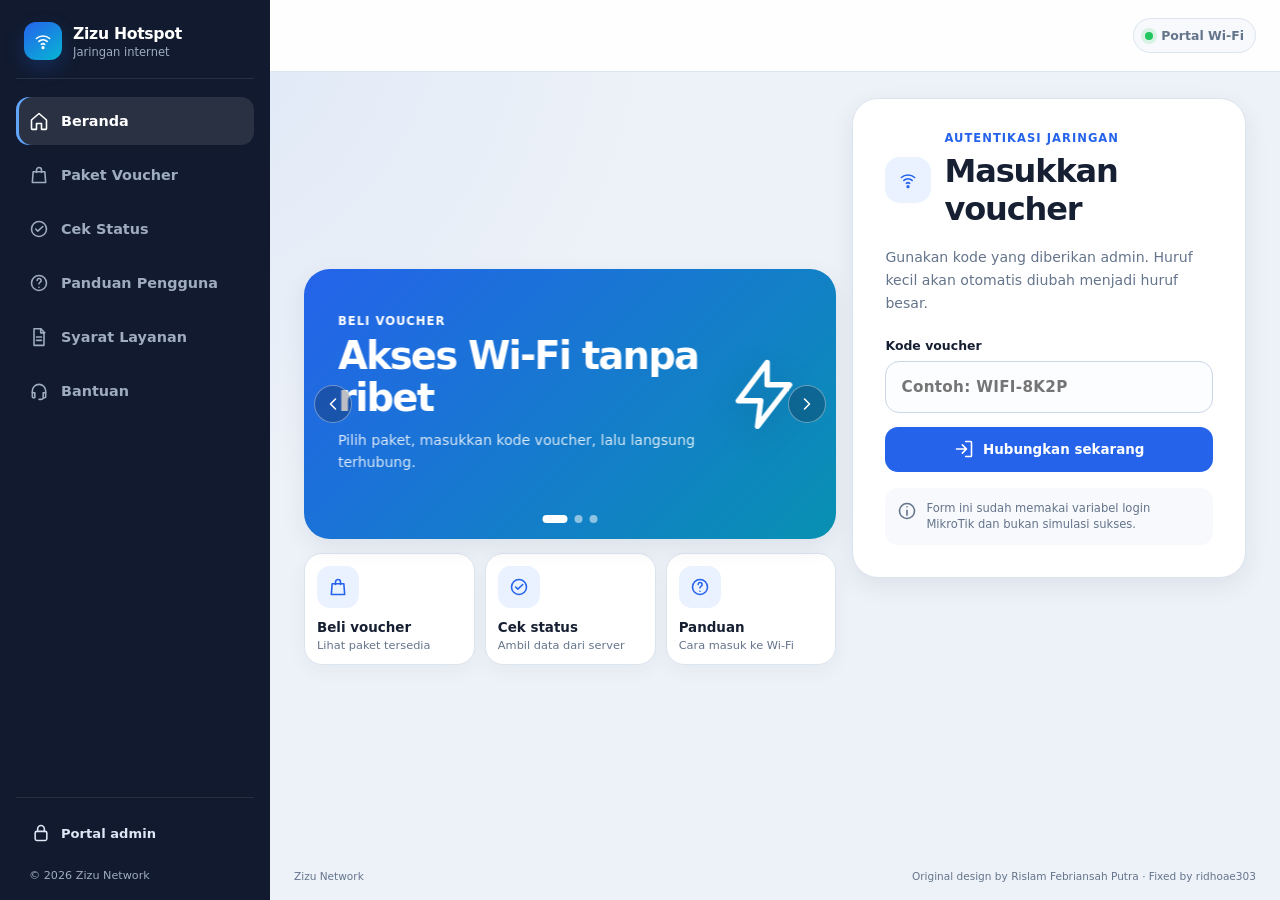
==== commit eed75147: "by ridhoae303 takane best girl" ====
--- a/index.html
+++ b/index.html
@@ -1,606 +1,427 @@
-<!DOCTYPE html>
+<!--
+Fixed by ridhoae303
+https:/github.com/ridhoae303
+-->
+<!doctype html>
 <html lang="id">
 <head>
+    <meta http-equiv="Content-Type" content="text/html; charset=UTF-8">
     <meta charset="UTF-8">
-    <meta name="viewport" content="width=device-width, initial-scale=1.0">
-    <meta name="description" content="Modern Mikrotik Hotspot Login Template">
-    <meta name="author" content="Rislam Febriansah Putra">
-    <title>Hotspot Login | Zizu Network</title>
-    
-    <!-- Google Fonts: Plus Jakarta Sans -->
-    <link rel="preconnect" href="https://fonts.googleapis.com">
-    <link rel="preconnect" href="https://fonts.gstatic.com" crossorigin>
-    <link href="https://fonts.googleapis.com/css2?family=Plus+Jakarta+Sans:wght@400;500;600;700;800&display=swap" rel="stylesheet">
-
-    <style>
-        /* === VARIABEL & THEME GLASSMORPHISM === */
-        :root {
-            --primary: #3b82f6;
-            --primary-glow: rgba(59, 130, 246, 0.5);
-            --accent: #06b6d4;
-            --success: #10b981;
-            --bg-dark: #0f172a;
-            --text-main: #1e293b;
-            --text-sub: #64748b;
-            --glass-bg: rgba(255, 255, 255, 0.7);
-            --glass-border: rgba(255, 255, 255, 0.5);
-            --glass-shadow: 0 8px 32px 0 rgba(31, 38, 135, 0.07);
-        }
-
-        * {
-            box-sizing: border-box;
-            margin: 0;
-            padding: 0;
-            font-family: 'Plus Jakarta Sans', sans-serif;
-            -webkit-tap-highlight-color: transparent;
-        }
-
-        body {
-            background-color: #e2e8f0;
-            /* Animated Mesh Gradient Background */
-            background-image: 
-                radial-gradient(at 40% 20%, rgba(99, 102, 241, 0.15) 0px, transparent 50%),
-                radial-gradient(at 80% 0%, rgba(59, 130, 246, 0.15) 0px, transparent 50%),
-                radial-gradient(at 0% 50%, rgba(6, 182, 212, 0.15) 0px, transparent 50%);
-            background-attachment: fixed;
-            display: flex;
-            justify-content: center;
-            min-height: 100vh;
-            color: var(--text-main);
-        }
-
-        /* === CONTAINER === */
-        .app-container {
-            width: 100%;
-            max-width: 440px;
-            min-height: 100vh;
-            position: relative;
-            box-shadow: 0 0 40px rgba(0, 0, 0, 0.05);
-            padding-bottom: 90px;
-            overflow-x: hidden;
-            background: rgba(248, 250, 252, 0.4);
-            backdrop-filter: blur(20px);
-            -webkit-backdrop-filter: blur(20px);
-        }
-
-        /* === SIDEBAR KIRI === */
-        .sidebar-overlay {
-            position: fixed; top: 0; left: 0; width: 100%; height: 100%;
-            background: rgba(15, 23, 42, 0.4); backdrop-filter: blur(4px);
-            z-index: 9998; opacity: 0; pointer-events: none; transition: opacity 0.4s ease;
-        }
-        .sidebar-overlay.active { opacity: 1; pointer-events: all; }
-        
-        .sidebar {
-            position: fixed; top: 0; left: 0; width: 280px; height: 100%;
-            background: rgba(255, 255, 255, 0.85); backdrop-filter: blur(20px);
-            z-index: 9999; transform: translateX(-100%); transition: transform 0.4s cubic-bezier(0.16, 1, 0.3, 1);
-            box-shadow: 10px 0 30px rgba(0,0,0,0.1); display: flex; flex-direction: column;
-            border-right: 1px solid var(--glass-border);
-        }
-        .sidebar.active { transform: translateX(0); }
-        
-        .sidebar-header { padding: 30px 20px; display: flex; align-items: center; gap: 15px; border-bottom: 1px solid rgba(0,0,0,0.05); }
-        .sidebar-header .logo-badge { width: 48px; height: 48px; font-size: 1.2rem; background: linear-gradient(135deg, var(--primary), var(--accent)); color: white; border-radius: 14px; display: flex; align-items: center; justify-content: center; font-weight: 800; }
-        .sidebar-header-text h3 { color: var(--text-main); font-size: 1.2rem; font-weight: 800; margin-bottom: 2px; }
-        .sidebar-header-text p { color: var(--text-sub); font-size: 0.85rem; font-weight: 500; }
-        
-        .sidebar-wa-box { background: linear-gradient(135deg, #25D366, #128C7E); margin: 20px; padding: 16px; border-radius: 16px; text-align: center; box-shadow: 0 10px 20px rgba(37, 211, 102, 0.2); }
-        .sidebar-wa-box p { color: white; font-size: 0.85rem; margin-bottom: 10px; font-weight: 600; }
-        .sidebar-wa-btn { display: flex; align-items: center; justify-content: center; gap: 8px; background: white; color: #128C7E; text-decoration: none; padding: 10px; border-radius: 10px; font-weight: 800; font-size: 0.9rem; transition: transform 0.2s; }
-        .sidebar-wa-btn:active { transform: scale(0.95); }
-
-        .sidebar-menu { list-style: none; padding: 10px 20px; flex: 1; }
-        .sidebar-menu li { padding: 14px 16px; color: var(--text-main); font-size: 0.95rem; font-weight: 600; display: flex; align-items: center; gap: 14px; cursor: pointer; border-radius: 12px; transition: all 0.2s; margin-bottom: 6px; }
-        .sidebar-menu li:hover, .sidebar-menu li:active { background: rgba(59, 130, 246, 0.1); color: var(--primary); }
-        .sidebar-menu li svg { width: 22px; height: 22px; opacity: 0.8; }
-        
-        .sidebar-footer { padding: 20px; text-align: center; color: var(--text-sub); font-size: 0.75rem; border-top: 1px solid rgba(0,0,0,0.05); font-weight: 500; }
-
-        /* === NAVBAR KACA (GLASSMORPHISM) === */
-        .navbar {
-            background: var(--glass-bg); backdrop-filter: blur(16px); -webkit-backdrop-filter: blur(16px);
-            padding: 16px 20px; display: flex; align-items: center; justify-content: space-between;
-            position: sticky; top: 0; z-index: 50; border-bottom: 1px solid var(--glass-border);
-        }
-
-        .navbar-left { display: flex; align-items: center; gap: 14px; }
-        .hamburger-btn { background: none; border: none; color: var(--text-main); cursor: pointer; display: flex; transition: color 0.2s; }
-        .hamburger-btn:active { color: var(--primary); }
-        
-        .logo { display: flex; align-items: center; gap: 10px; font-weight: 800; font-size: 1.2rem; letter-spacing: -0.5px; }
-        .logo-badge { width: 32px; height: 32px; background: linear-gradient(135deg, var(--primary), var(--accent)); color: white; border-radius: 8px; display: flex; align-items: center; justify-content: center; font-weight: 800; font-size: 0.9rem; }
-
-        /* === DROPDOWN KANAN === */
-        .dropdown { position: relative; }
-        .dropdown-btn {
-            background: white; border: 1px solid rgba(0,0,0,0.05); border-radius: 12px;
-            width: 42px; height: 42px; display: flex; align-items: center; justify-content: center;
-            cursor: pointer; color: var(--text-main); transition: all 0.2s; box-shadow: 0 2px 10px rgba(0,0,0,0.02);
-        }
-        .dropdown-btn:active { transform: scale(0.92); }
-        
-        .dropdown-menu {
-            position: absolute; top: 56px; right: 0; width: 240px; 
-            background: rgba(255, 255, 255, 0.9); backdrop-filter: blur(20px);
-            border-radius: 20px; box-shadow: 0 20px 40px rgba(0,0,0,0.1);
-            display: flex; flex-direction: column; opacity: 0; pointer-events: none;
-            transform: translateY(-15px) scale(0.95); transition: all 0.3s cubic-bezier(0.16, 1, 0.3, 1);
-            z-index: 1000; overflow: hidden; border: 1px solid var(--glass-border); transform-origin: top right;
-        }
-        .dropdown-menu.active { opacity: 1; pointer-events: all; transform: translateY(0) scale(1); }
-        
-        .dropdown-menu a {
-            padding: 16px 20px; color: var(--text-main); text-decoration: none;
-            font-size: 0.95rem; font-weight: 600; border-bottom: 1px solid rgba(0,0,0,0.03);
-            transition: background 0.2s, padding-left 0.2s; display: block;
-        }
-        .dropdown-menu a:hover { background: rgba(0,0,0,0.02); color: var(--primary); padding-left: 24px; }
-        
-        .dropdown-menu .admin-box { padding: 16px; background: rgba(0,0,0,0.01); }
-        .admin-btn {
-            width: 100%; padding: 14px; background: linear-gradient(135deg, #1e293b, #0f172a);
-            color: white; border: none; border-radius: 12px; font-size: 0.95rem; font-weight: 700;
-            cursor: pointer; transition: transform 0.2s, box-shadow 0.2s; box-shadow: 0 8px 15px rgba(15, 23, 42, 0.2);
-        }
-        .admin-btn:active { transform: scale(0.96); box-shadow: 0 4px 10px rgba(15, 23, 42, 0.3); }
-
-        /* === HERO CAROUSEL === */
-        .slider-container { margin: 20px 16px 12px; position: relative; border-radius: 24px; overflow: hidden; box-shadow: 0 20px 40px rgba(59, 130, 246, 0.15); z-index: 10; border: 1px solid rgba(255,255,255,0.4); }
-        .slider-wrapper { display: flex; transition: transform 0.5s cubic-bezier(0.25, 1, 0.5, 1); width: 100%; }
-        .slide { min-width: 100%; padding: 30px 24px; color: white; display: flex; align-items: center; justify-content: space-between; min-height: 140px; }
-        .slide.slide-1 { background: linear-gradient(135deg, #4facfe 0%, #00f2fe 100%); }
-        .slide.slide-2 { background: linear-gradient(135deg, #a18cd1 0%, #fbc2eb 100%); }
-        .slide.slide-3 { background: linear-gradient(135deg, #43e97b 0%, #38f9d7 100%); }
-        
-        .slide-text h2 { font-size: 1.1rem; font-weight: 800; line-height: 1.2; margin-bottom: 4px; letter-spacing: -0.3px; }
-        .slide-text h3 { font-size: 1.7rem; font-weight: 900; margin-bottom: 6px; text-shadow: 0 2px 10px rgba(0,0,0,0.1); }
-        .slide-text p { font-size: 0.85rem; font-weight: 500; opacity: 0.9; }
-        .slide-icon { font-size: 3.5rem; opacity: 0.9; filter: drop-shadow(0 10px 10px rgba(0,0,0,0.1)); }
-
-        .dots-container { display: flex; justify-content: center; gap: 8px; margin-bottom: 20px; }
-        .dot { width: 8px; height: 8px; background-color: rgba(0,0,0,0.1); border-radius: 50%; transition: all 0.4s ease; cursor: pointer; }
-        .dot.active { background-color: var(--primary); width: 24px; border-radius: 12px; }
-
-        /* === QUICK MENUS GLASS === */
-        .quick-grid { display: grid; grid-template-columns: repeat(3, 1fr); gap: 12px; margin: 0 16px 24px; position: relative; z-index: 20; }
-        .quick-item {
-            background: rgba(255, 255, 255, 0.7); backdrop-filter: blur(10px);
-            padding: 16px 10px; border-radius: 20px; text-align: center;
-            cursor: pointer; border: 1px solid rgba(255,255,255,0.8);
-            transition: all 0.3s ease; box-shadow: 0 8px 20px rgba(0,0,0,0.03);
-        }
-        .quick-item:active { transform: translateY(2px) scale(0.96); }
-        .quick-icon {
-            width: 48px; height: 48px; margin: 0 auto 10px; border-radius: 14px;
-            background: linear-gradient(135deg, #eff6ff, #dbeafe); color: var(--primary);
-            display: flex; align-items: center; justify-content: center; font-size: 1.5rem;
-            box-shadow: inset 0 2px 4px rgba(255,255,255,0.5);
-        }
-        .quick-label { font-size: 0.75rem; font-weight: 700; color: var(--text-main); letter-spacing: -0.2px; }
-
-        /* === LOGIN CARD GLASS === */
-        .login-card {
-            margin: 0 16px 20px; background: rgba(255, 255, 255, 0.7); backdrop-filter: blur(16px);
-            border-radius: 24px; padding: 28px 24px; box-shadow: var(--glass-shadow);
-            border: 1px solid var(--glass-border); position: relative; z-index: 20;
-        }
-        .login-card h3 { font-size: 1.2rem; color: var(--text-main); margin-bottom: 20px; text-align: center; font-weight: 800; }
-        
-        .input-wrapper { position: relative; margin-bottom: 16px; }
-        .input-wrapper input {
-            width: 100%; padding: 18px; border: 2px solid transparent; border-radius: 16px;
-            font-size: 1rem; font-weight: 600; text-align: center; outline: none;
-            transition: all 0.3s ease; background: rgba(255, 255, 255, 0.9); color: var(--text-main);
-            box-shadow: inset 0 2px 4px rgba(0,0,0,0.02);
-        }
-        .input-wrapper input::placeholder { color: #94a3b8; font-weight: 500; }
-        .input-wrapper input:focus { border-color: var(--primary); background: white; box-shadow: 0 0 0 4px var(--primary-glow); transform: translateY(-2px); }
-        
-        .btn-submit {
-            width: 100%; padding: 18px; background: linear-gradient(135deg, var(--primary), #2563eb);
-            color: white; border: none; border-radius: 16px; font-size: 1.05rem; font-weight: 800;
-            cursor: pointer; box-shadow: 0 10px 25px rgba(59, 130, 246, 0.4);
-            transition: all 0.3s ease; letter-spacing: 0.5px;
-        }
-        .btn-submit:active { transform: scale(0.97); box-shadow: 0 5px 15px rgba(59, 130, 246, 0.3); }
-
-        /* === MODERN LOADING === */
-        .loading-overlay {
-            position: fixed; top: 0; left: 0; width: 100%; height: 100%;
-            background: rgba(15, 23, 42, 0.5); backdrop-filter: blur(12px); z-index: 99999;
-            display: flex; align-items: center; justify-content: center; opacity: 0; pointer-events: none; transition: opacity 0.4s ease;
-        }
-        .loading-overlay.active { opacity: 1; pointer-events: all; }
-        .loading-card {
-            background: rgba(255,255,255,0.9); backdrop-filter: blur(10px); padding: 35px 30px;
-            border-radius: 24px; text-align: center; width: 85%; max-width: 320px;
-            box-shadow: 0 25px 50px rgba(0,0,0,0.2); transform: translateY(30px) scale(0.95); transition: all 0.4s cubic-bezier(0.16, 1, 0.3, 1);
-        }
-        .loading-overlay.active .loading-card { transform: translateY(0) scale(1); }
-        .spinner {
-            width: 56px; height: 56px; border: 6px solid #e2e8f0; border-top: 6px solid var(--primary);
-            border-radius: 50%; animation: spin 1s cubic-bezier(0.55, 0.15, 0.45, 0.85) infinite; margin: 0 auto 20px;
-        }
-        @keyframes spin { 0% { transform: rotate(0deg); } 100% { transform: rotate(360deg); } }
-        .loading-card h4 { font-size: 1.2rem; color: var(--text-main); margin-bottom: 8px; font-weight: 800; }
-        .loading-card p { font-size: 0.9rem; color: var(--text-sub); font-weight: 500; }
-
-        /* === PACKAGE & STATUS UI === */
-        .section-header { padding: 0 20px; margin-bottom: 16px; font-size: 0.85rem; font-weight: 800; color: var(--text-sub); letter-spacing: 0.5px; text-transform: uppercase; }
-        .pkg-card { margin: 0 16px 16px; background: rgba(255,255,255,0.7); backdrop-filter: blur(16px); border-radius: 24px; overflow: hidden; border: 1px solid var(--glass-border); box-shadow: var(--glass-shadow); transition: transform 0.3s; }
-        .pkg-card:active { transform: scale(0.98); }
-        .pkg-top { padding: 20px; color: white; display: flex; justify-content: space-between; align-items: center; }
-        .pkg-top.purple { background: linear-gradient(135deg, #8b5cf6, #6d28d9); }
-        .pkg-top.blue { background: linear-gradient(135deg, #3b82f6, #1d4ed8); }
-        .pkg-title { font-size: 1.2rem; font-weight: 800; margin-bottom: 4px; }
-        .pkg-sub { font-size: 0.8rem; font-weight: 500; opacity: 0.9; }
-        .pkg-badge { background: rgba(255, 255, 255, 0.25); backdrop-filter: blur(4px); padding: 6px 12px; border-radius: 12px; font-size: 0.75rem; font-weight: 800; }
-        .pkg-bottom { padding: 20px; display: flex; justify-content: space-between; align-items: center; }
-        .pkg-price { font-size: 1.4rem; font-weight: 800; color: var(--text-main); }
-        .pkg-price span { font-size: 0.8rem; color: var(--text-sub); font-weight: 600; }
-        .btn-buy-pkg { padding: 12px 24px; border-radius: 14px; color: white; text-decoration: none; font-weight: 800; font-size: 0.9rem; transition: transform 0.2s; }
-        .btn-buy-pkg:active { transform: scale(0.95); }
-        .btn-buy-pkg.purple { background: #8b5cf6; box-shadow: 0 8px 15px rgba(139, 92, 246, 0.3); }
-        .btn-buy-pkg.blue { background: #3b82f6; box-shadow: 0 8px 15px rgba(59, 130, 246, 0.3); }
-
-        .status-box { background: rgba(255,255,255,0.7); backdrop-filter: blur(16px); margin: 20px 16px; padding: 30px 24px; border-radius: 24px; text-align: center; box-shadow: var(--glass-shadow); border: 1px solid var(--glass-border); }
-        .status-box h3 { color: var(--text-main); margin-bottom: 12px; font-size: 1.3rem; font-weight: 800; }
-        .status-box p { color: var(--text-sub); font-size: 0.9rem; margin-bottom: 24px; line-height: 1.6; font-weight: 500; }
-        .result-card { display: none; margin-top: 24px; padding: 20px; border-radius: 16px; text-align: left; background: linear-gradient(135deg, #f0fdf4, #dcfce7); border: 1px solid #bbf7d0; animation: slideUp 0.4s cubic-bezier(0.16, 1, 0.3, 1); box-shadow: 0 10px 20px rgba(22, 101, 52, 0.05); }
-        .result-card h4 { color: #166534; font-size: 1rem; font-weight: 800; margin-bottom: 12px; display: flex; align-items: center; gap: 8px; }
-        .result-card p { color: #15803d; font-size: 0.85rem; margin: 0; line-height: 1.6; font-weight: 600; }
-
-        /* === BOTTOM NAV GLASS === */
-        .bottom-nav {
-            position: fixed; bottom: 0; left: 50%; transform: translateX(-50%); width: 100%;
-            max-width: 440px; height: 75px; 
-            background: rgba(255, 255, 255, 0.85); backdrop-filter: blur(20px); -webkit-backdrop-filter: blur(20px);
-            display: flex; justify-content: space-around; align-items: center; 
-            border-top: 1px solid var(--glass-border); z-index: 40;
-            padding-bottom: env(safe-area-inset-bottom);
-        }
-        .nav-btn { display: flex; align-items: center; justify-content: center; color: #94a3b8; cursor: pointer; border: none; background: none; width: 60px; height: 100%; transition: color 0.3s; }
-        .nav-btn.active { color: var(--primary); }
-        .nav-btn svg { width: 26px; height: 26px; fill: none; stroke: currentColor; stroke-width: 2.2; stroke-linecap: round; stroke-linejoin: round; transition: transform 0.2s; }
-        .nav-btn:active svg { transform: scale(0.9); }
-        
-        .nav-center-btn {
-            width: 60px; height: 60px; background: linear-gradient(135deg, var(--primary), var(--accent));
-            border-radius: 50%; display: flex; align-items: center; justify-content: center; color: white;
-            box-shadow: 0 10px 25px var(--primary-glow); transform: translateY(-20px); cursor: pointer; 
-            border: 5px solid #f8fafc; transition: all 0.3s cubic-bezier(0.16, 1, 0.3, 1);
-        }
-        .nav-center-btn:active { transform: translateY(-15px) scale(0.95); box-shadow: 0 5px 15px var(--primary-glow); }
-
-        /* TAB PAGES */
-        .page { display: none; }
-        .page.active { display: block; animation: slideUp 0.4s cubic-bezier(0.16, 1, 0.3, 1); }
-        @keyframes slideUp { from { opacity: 0; transform: translateY(20px); } to { opacity: 1; transform: translateY(0); } }
-    </style>
+    <meta name="viewport" content="width=device-width, initial-scale=1, viewport-fit=cover">
+    <meta name="description" content="Responsive MikroTik hotspot login and voucher status page">
+    <meta name="theme-color" content="#f4f7fb">
+    <meta name="author" content="Rislam Febriansah Putra; fixed by ridhoae303">
+    <title>Zizu Hotspot</title>
+    <link rel="stylesheet" href="assets/css/app.css?v=7">
 </head>
-<body>
-
-<!-- SIDEBAR OVERLAY & MENU (KIRI) -->
-<div class="sidebar-overlay" id="sidebarOverlay" onclick="toggleSidebar()"></div>
-<div class="sidebar" id="sidebar">
-    <div class="sidebar-header">
-        <div class="logo-badge">&gt;_</div>
-        <div class="sidebar-header-text">
-            <h3>Zizu Hotspot</h3>
-            <p>Jaringan Internet</p>
+<body class="is-booting"
+    data-mikrotik-error="$(error)"
+    data-chap-id="$(chap-id)"
+    data-chap-challenge="$(chap-challenge)"
+>
+    <!-- One nav, two layouts: drawer on phones and a proper rail on wide screens. -->
+    <div class="app-shell">
+        <div class="nav-backdrop" id="navBackdrop" hidden></div>
+
+        <aside class="side-nav" id="sideNav" aria-label="Navigasi utama">
+            <div class="brand side-nav__brand">
+                <span class="brand__mark" aria-hidden="true"><svg><use href="#icon-wifi"></use></svg></span>
+                <span>
+                    <strong>Zizu Hotspot</strong>
+                    <small>Jaringan internet</small>
+                </span>
+            </div>
+
+            <nav class="nav-list" id="navList">
+                <button class="nav-link is-active" type="button" data-page="home" aria-current="page">
+                    <svg aria-hidden="true"><use href="#icon-home"></use></svg>
+                    <span>Beranda</span>
+                </button>
+                <button class="nav-link" type="button" data-page="packages">
+                    <svg aria-hidden="true"><use href="#icon-bag"></use></svg>
+                    <span>Paket Voucher</span>
+                </button>
+                <button class="nav-link" type="button" data-page="status">
+                    <svg aria-hidden="true"><use href="#icon-check"></use></svg>
+                    <span>Cek Status</span>
+                </button>
+                <button class="nav-link" type="button" data-page="guide">
+                    <svg aria-hidden="true"><use href="#icon-help"></use></svg>
+                    <span>Panduan Pengguna</span>
+                </button>
+                <button class="nav-link" type="button" data-page="terms">
+                    <svg aria-hidden="true"><use href="#icon-file"></use></svg>
+                    <span>Syarat Layanan</span>
+                </button>
+                <button class="nav-link" type="button" data-page="support">
+                    <svg aria-hidden="true"><use href="#icon-headset"></use></svg>
+                    <span>Bantuan</span>
+                </button>
+            </nav>
+
+            <div class="side-nav__footer">
+                <button class="admin-link" id="adminLink" type="button">
+                    <svg aria-hidden="true"><use href="#icon-lock"></use></svg>
+                    Portal admin
+                </button>
+                <p>&copy; 2026 Zizu Network</p>
+            </div>
+        </aside>
+
+        <div class="workspace">
+            <header class="topbar">
+                <button class="icon-button menu-button" id="menuButton" type="button" aria-label="Buka navigasi" aria-controls="sideNav" aria-expanded="false">
+                    <svg aria-hidden="true"><use href="#icon-menu"></use></svg>
+                </button>
+
+                <div class="brand topbar__brand">
+                    <span class="brand__mark" aria-hidden="true"><svg><use href="#icon-wifi"></use></svg></span>
+                    <span>
+                        <strong>Zizu Hotspot</strong>
+                        <small>Wi-Fi access portal</small>
+                    </span>
+                </div>
+
+                <span class="network-pill" title="Halaman akses jaringan">
+                    <span class="network-pill__dot" aria-hidden="true"></span>
+                    Portal Wi-Fi
+                </span>
+            </header>
+
+            <main class="main-content" id="mainContent">
+                <section class="page is-active" id="page-home" data-title="Beranda" aria-labelledby="homeTitle">
+                    <div class="home-layout">
+                        <div class="home-layout__content">
+                            <div class="carousel" id="promoCarousel" tabindex="0" aria-roledescription="carousel" aria-label="Promo hotspot">
+                                <div class="carousel__viewport">
+                                    <div class="carousel__track" id="carouselTrack">
+                                        <article class="slide slide--blue" aria-label="1 dari 3">
+                                            <div>
+                                                <p class="slide__eyebrow">Beli voucher</p>
+                                                <h1 id="homeTitle">Akses Wi-Fi tanpa ribet</h1>
+                                                <p>Pilih paket, masukkan kode voucher, lalu langsung terhubung.</p>
+                                            </div>
+                                            <span class="slide__icon" aria-hidden="true"><svg><use href="#icon-bolt"></use></svg></span>
+                                        </article>
+                                        <article class="slide slide--violet" aria-label="2 dari 3">
+                                            <div>
+                                                <p class="slide__eyebrow">Akses fleksibel</p>
+                                                <h2>Internet sesuai kebutuhan</h2>
+                                                <p>Paket singkat untuk mencoba atau akses harian untuk pemakaian lebih lama.</p>
+                                            </div>
+                                            <span class="slide__icon" aria-hidden="true"><svg><use href="#icon-rocket"></use></svg></span>
+                                        </article>
+                                        <article class="slide slide--green" aria-label="3 dari 3">
+                                            <div>
+                                                <p class="slide__eyebrow">Butuh bantuan?</p>
+                                                <h2>Admin siap membantu</h2>
+                                                <p>Buka halaman bantuan saat voucher atau koneksi mengalami kendala.</p>
+                                            </div>
+                                            <span class="slide__icon" aria-hidden="true"><svg><use href="#icon-headset"></use></svg></span>
+                                        </article>
+                                    </div>
+                                </div>
+
+                                <button class="carousel__arrow carousel__arrow--prev" type="button" data-carousel-step="-1" aria-label="Promo sebelumnya">
+                                    <svg aria-hidden="true"><use href="#icon-chevron-left"></use></svg>
+                                </button>
+                                <button class="carousel__arrow carousel__arrow--next" type="button" data-carousel-step="1" aria-label="Promo berikutnya">
+                                    <svg aria-hidden="true"><use href="#icon-chevron-right"></use></svg>
+                                </button>
+
+                                <div class="carousel__dots" id="carouselDots" aria-label="Pilih promo">
+                                    <button class="carousel__dot is-active" type="button" data-slide="0" aria-label="Tampilkan promo 1" aria-current="true"></button>
+                                    <button class="carousel__dot" type="button" data-slide="1" aria-label="Tampilkan promo 2"></button>
+                                    <button class="carousel__dot" type="button" data-slide="2" aria-label="Tampilkan promo 3"></button>
+                                </div>
+                                <span class="carousel__progress" aria-hidden="true"><span></span></span>
+                            </div>
+
+                            <div class="quick-actions" aria-label="Akses cepat">
+                                <button class="quick-card" type="button" data-page="packages">
+                                    <span class="quick-card__icon"><svg aria-hidden="true"><use href="#icon-bag"></use></svg></span>
+                                    <span><strong>Beli voucher</strong><small>Lihat paket tersedia</small></span>
+                                </button>
+                                <button class="quick-card" type="button" data-page="status">
+                                    <span class="quick-card__icon"><svg aria-hidden="true"><use href="#icon-check"></use></svg></span>
+                                    <span><strong>Cek status</strong><small>Ambil data dari server</small></span>
+                                </button>
+                                <button class="quick-card" type="button" data-page="guide">
+                                    <span class="quick-card__icon"><svg aria-hidden="true"><use href="#icon-help"></use></svg></span>
+                                    <span><strong>Panduan</strong><small>Cara masuk ke Wi-Fi</small></span>
+                                </button>
+                            </div>
+                        </div>
+
+                        <article class="panel login-panel">
+                            <div class="panel-heading">
+                                <span class="panel-heading__icon"><svg aria-hidden="true"><use href="#icon-wifi"></use></svg></span>
+                                <div>
+                                    <p class="eyebrow">Autentikasi jaringan</p>
+                                    <h2>Masukkan voucher</h2>
+                                </div>
+                            </div>
+
+                            <p class="panel-copy">Gunakan kode yang diberikan admin. Huruf kecil akan otomatis diubah menjadi huruf besar.</p>
+
+                            <form id="loginForm" name="login" action="$(link-login-only)" method="post" novalidate>
+                                <input type="hidden" name="dst" value="$(link-orig)">
+                                <input type="hidden" name="popup" value="true">
+                                <input type="hidden" name="password" id="voucherPassword">
+
+                                <label class="field" for="voucherCode">
+                                    <span>Kode voucher</span>
+                                    <input
+                                        id="voucherCode"
+                                        name="username"
+                                        type="text"
+                                        inputmode="text"
+                                        autocomplete="username"
+                                        autocapitalize="characters"
+                                        spellcheck="false"
+                                        maxlength="64"
+                                        placeholder="Contoh: WIFI-8K2P"
+                                        required
+                                    >
+                                </label>
+
+                                <p class="field-error" id="voucherError" role="alert" hidden></p>
+                                <button class="button button--primary button--wide" type="submit">
+                                    <svg aria-hidden="true"><use href="#icon-login"></use></svg>
+                                    Hubungkan sekarang
+                                </button>
+                            </form>
+
+                            <div class="login-note">
+                                <svg aria-hidden="true"><use href="#icon-info"></use></svg>
+                                <span>Form ini sudah memakai variabel login MikroTik dan bukan simulasi sukses.</span>
+                            </div>
+                        </article>
+                    </div>
+                </section>
+
+                <section class="page" id="page-packages" data-title="Paket Voucher" aria-labelledby="packagesTitle" hidden>
+                    <div class="page-heading">
+                        <div>
+                            <p class="eyebrow">Pilihan akses</p>
+                            <h1 id="packagesTitle">Paket voucher</h1>
+                            <p>Harga dan ketersediaan akhir tetap mengikuti konfirmasi admin.</p>
+                        </div>
+                    </div>
+
+                    <div class="package-grid">
+                        <article class="package-card">
+                            <div class="package-card__top package-card__top--violet">
+                                <div>
+                                    <p>Flash Trial</p>
+                                    <h2>1 jam</h2>
+                                </div>
+                                <span>hingga 10 Mbps</span>
+                            </div>
+                            <div class="package-card__body">
+                                <p class="package-price">Rp2.000 <small>/ voucher</small></p>
+                                <ul class="feature-list">
+                                    <li>Cocok untuk mencoba koneksi</li>
+                                    <li>Aktivasi memakai kode voucher</li>
+                                </ul>
+                                <div class="button-row">
+                                    <a class="button button--primary" data-order-link="Flash Trial" href="https://wa.me/628989834130?text=Order%20Paket%20Flash%20Trial" target="_blank" rel="noopener noreferrer">Pesan</a>
+                                    <button class="button button--secondary" type="button" data-open-payment="Flash Trial">QRIS</button>
+                                </div>
+                            </div>
+                        </article>
+
+                        <article class="package-card">
+                            <div class="package-card__top package-card__top--blue">
+                                <div>
+                                    <p>Daily Access</p>
+                                    <h2>24 jam</h2>
+                                </div>
+                                <span>unlimited</span>
+                            </div>
+                            <div class="package-card__body">
+                                <p class="package-price">Rp5.000 <small>/ voucher</small></p>
+                                <ul class="feature-list">
+                                    <li>Akses harian tanpa kuota paket</li>
+                                    <li>Aktivasi memakai kode voucher</li>
+                                </ul>
+                                <div class="button-row">
+                                    <a class="button button--primary" data-order-link="Daily Access" href="https://wa.me/628989834130?text=Order%20Paket%20Daily%20Access" target="_blank" rel="noopener noreferrer">Pesan</a>
+                                    <button class="button button--secondary" type="button" data-open-payment="Daily Access">QRIS</button>
+                                </div>
+                            </div>
+                        </article>
+                    </div>
+                </section>
+
+                <section class="page" id="page-status" data-title="Cek Status" aria-labelledby="statusTitle" hidden>
+                    <div class="centered-page">
+                        <article class="panel status-panel">
+                            <div class="panel-heading">
+                                <span class="panel-heading__icon panel-heading__icon--green"><svg aria-hidden="true"><use href="#icon-search"></use></svg></span>
+                                <div>
+                                    <p class="eyebrow">Data server</p>
+                                    <h1 id="statusTitle">Cek status berlangganan</h1>
+                                </div>
+                            </div>
+                            <p class="panel-copy">Masukkan nomor transaksi atau kode voucher. Halaman tidak akan menebak hasil; data hanya ditampilkan saat server benar-benar menjawab.</p>
+
+                            <form id="statusForm" novalidate>
+                                <label class="field" for="statusQuery">
+                                    <span>Nomor transaksi / voucher</span>
+                                    <input id="statusQuery" type="text" maxlength="128" autocomplete="off" placeholder="Contoh: TRX-12345" required>
+                                </label>
+                                <p class="field-error" id="statusError" role="alert" hidden></p>
+                                <button class="button button--success button--wide" id="statusSubmit" type="submit">
+                                    <svg aria-hidden="true"><use href="#icon-search"></use></svg>
+                                    Periksa ke server
+                                </button>
+                            </form>
+
+                            <div class="server-result" id="statusResult" aria-live="polite" hidden>
+                                <div class="server-result__heading">
+                                    <span><svg aria-hidden="true"><use href="#icon-check"></use></svg></span>
+                                    <div>
+                                        <p>Server merespons</p>
+                                        <h2 id="statusResultTitle">Data ditemukan</h2>
+                                    </div>
+                                </div>
+                                <dl class="result-list" id="statusResultList"></dl>
+                            </div>
+                        </article>
+                    </div>
+                </section>
+
+                <section class="page" id="page-guide" data-title="Panduan Pengguna" aria-labelledby="guideTitle" hidden>
+                    <div class="page-heading">
+                        <div>
+                            <p class="eyebrow">Mulai terhubung</p>
+                            <h1 id="guideTitle">Panduan pengguna</h1>
+                            <p>Langkah ringkas untuk membeli dan memakai voucher hotspot.</p>
+                        </div>
+                    </div>
+
+                    <div class="steps-grid">
+                        <article class="step-card"><span>1</span><h2>Pilih paket</h2><p>Buka Paket Voucher, lalu pilih durasi yang sesuai kebutuhan kamu.</p></article>
+                        <article class="step-card"><span>2</span><h2>Hubungi admin</h2><p>Lakukan pemesanan melalui tombol WhatsApp atau metode pembayaran yang tersedia.</p></article>
+                        <article class="step-card"><span>3</span><h2>Terima kode</h2><p>Admin akan memberikan voucher setelah pesanan dan pembayaran dikonfirmasi.</p></article>
+                        <article class="step-card"><span>4</span><h2>Masuk ke Wi-Fi</h2><p>Kembali ke Beranda, masukkan kode voucher, kemudian tekan Hubungkan sekarang.</p></article>
+                    </div>
+
+                    <article class="notice-card">
+                        <svg aria-hidden="true"><use href="#icon-info"></use></svg>
+                        <div><h2>Portal tidak muncul otomatis?</h2><p>Buka situs tanpa HTTPS seperti <code>neverssl.com</code> setelah tersambung ke Wi-Fi, atau buka alamat portal hotspot yang diberikan admin.</p></div>
+                    </article>
+                </section>
+
+                <section class="page" id="page-terms" data-title="Syarat Layanan" aria-labelledby="termsTitle" hidden>
+                    <div class="centered-page">
+                        <article class="panel prose-panel">
+                            <p class="eyebrow">Ketentuan penggunaan</p>
+                            <h1 id="termsTitle">Syarat layanan hotspot</h1>
+                            <p>Dengan memakai jaringan ini, pengguna setuju menggunakan akses secara wajar dan tidak mengganggu pengguna lain maupun infrastruktur jaringan.</p>
+                            <h2>Voucher dan masa aktif</h2>
+                            <p>Masa aktif mengikuti paket yang dibeli dan mulai dihitung berdasarkan aturan server hotspot. Voucher yang sudah digunakan tidak dapat dipindahkan tanpa persetujuan admin.</p>
+                            <h2>Keamanan akun</h2>
+                            <p>Jangan membagikan kode voucher kepada pihak lain. Pengguna bertanggung jawab atas aktivitas yang dilakukan melalui akses miliknya.</p>
+                            <h2>Pembatasan layanan</h2>
+                            <p>Admin dapat membatasi atau menghentikan akses yang melanggar aturan, membebani jaringan secara tidak wajar, atau membahayakan keamanan sistem.</p>
+                            <h2>Gangguan teknis</h2>
+                            <p>Kualitas koneksi dapat dipengaruhi perangkat, jarak, interferensi, kapasitas jaringan, pemeliharaan, dan gangguan dari penyedia layanan utama.</p>
+                        </article>
+                    </div>
+                </section>
+
+                <section class="page" id="page-support" data-title="Bantuan" aria-labelledby="supportTitle" hidden>
+                    <div class="support-layout">
+                        <article class="panel">
+                            <div class="panel-heading">
+                                <span class="panel-heading__icon"><svg aria-hidden="true"><use href="#icon-headset"></use></svg></span>
+                                <div><p class="eyebrow">Dukungan pengguna</p><h1 id="supportTitle">Ada kendala?</h1></div>
+                            </div>
+                            <p class="panel-copy">Sertakan kode voucher, waktu kejadian, dan tangkapan layar pesan error agar admin lebih cepat memeriksa masalah.</p>
+                            <a class="button button--whatsapp button--wide" id="supportWhatsapp" href="https://wa.me/628989834130" target="_blank" rel="noopener noreferrer">
+                                <svg aria-hidden="true"><use href="#icon-phone"></use></svg>
+                                Hubungi admin
+                            </a>
+                        </article>
+
+                        <article class="panel checklist-panel">
+                            <h2>Pemeriksaan cepat</h2>
+                            <ul class="checklist">
+                                <li>Pastikan perangkat benar-benar tersambung ke SSID hotspot.</li>
+                                <li>Matikan VPN atau DNS pribadi untuk sementara.</li>
+                                <li>Pastikan voucher belum pernah dipakai pada perangkat lain.</li>
+                                <li>Coba putuskan Wi-Fi, sambungkan kembali, lalu buka portal lagi.</li>
+                            </ul>
+                        </article>
+                    </div>
+                </section>
+            </main>
+
+            <footer class="site-footer">
+                <span>Zizu Network</span>
+                <span>Original design by Rislam Febriansah Putra &middot; Fixed by ridhoae303</span>
+            </footer>
         </div>
     </div>
-    
-    <div class="sidebar-wa-box">
-        <p>Butuh Bantuan Cepat?</p>
-        <a href="https://wa.me/628989834130" target="_blank" class="sidebar-wa-btn">
-            <svg width="20" height="20" viewBox="0 0 24 24" fill="none" stroke="currentColor" stroke-width="2.5" stroke-linecap="round" stroke-linejoin="round"><path d="M22 16.92v3a2 2 0 0 1-2.18 2 19.79 19.79 0 0 1-8.63-3.07 19.5 19.5 0 0 1-6-6 19.79 19.79 0 0 1-3.07-8.67A2 2 0 0 1 4.11 2h3a2 2 0 0 1 2 1.72 12.84 12.84 0 0 0 .7 2.81 2 2 0 0 1-.45 2.11L8.09 9.91a16 16 0 0 0 6 6l1.27-1.27a2 2 0 0 1 2.11-.45 12.84 12.84 0 0 0 2.81.7A2 2 0 0 1 22 16.92z"></path></svg>
-            Hubungi Admin
-        </a>
-    </div>
-
-    <ul class="sidebar-menu">
-        <li onclick="switchPage('home'); toggleSidebar()">
-            <svg viewBox="0 0 24 24" fill="none" stroke="currentColor" stroke-width="2"><path d="M3 9l9-7 9 7v11a2 2 0 0 1-2 2H5a2 2 0 0 1-2-2z"></path><polyline points="9 22 9 12 15 12 15 22"></polyline></svg>
-            Beranda
-        </li>
-        <li onclick="switchPage('paket'); toggleSidebar()">
-            <svg viewBox="0 0 24 24" fill="none" stroke="currentColor" stroke-width="2"><path d="M6 2L3 6v14a2 2 0 0 0 2 2h14a2 2 0 0 0 2-2V6l-3-4z"></path><line x1="3" y1="6" x2="21" y2="6"></line><path d="M16 10a4 4 0 0 1-8 0"></path></svg>
-            Daftar Paket Hotspot
-        </li>
-        <li onclick="switchPage('status'); toggleSidebar()">
-            <svg viewBox="0 0 24 24" fill="none" stroke="currentColor" stroke-width="2"><path d="M22 11.08V12a10 10 0 1 1-5.93-9.14"></path><polyline points="22 4 12 14.01 9 11.01"></polyline></svg>
-            Cek Status Order
-        </li>
-        <li onclick="alert('Cara Penggunaan:\n1. Beli Voucher di admin\n2. Masukkan kode di Beranda\n3. Nikmati Internet!'); toggleSidebar()">
-            <svg viewBox="0 0 24 24" fill="none" stroke="currentColor" stroke-width="2"><circle cx="12" cy="12" r="10"></circle><path d="M9.09 9a3 3 0 0 1 5.83 1c0 2-3 3-3 3"></path><line x1="12" y1="17" x2="12.01" y2="17"></line></svg>
-            Cara Penggunaan
-        </li>
-    </ul>
-
-    <div class="sidebar-footer">
-        &copy; 2026 Rislam Febriansah Putra | Zizu Network
-    </div>
-</div>
-
-<!-- POPUP LOADING -->
-<div class="loading-overlay" id="loadingModal">
-    <div class="loading-card">
-        <div class="spinner"></div>
-        <h4>Memproses...</h4>
-        <p>Harap tunggu sebentar, sedang verifikasi data.</p>
-    </div>
-</div>
-
-<div class="app-container">
-
-    <!-- NAVBAR UTAMA -->
-    <div class="navbar">
-        <div class="navbar-left">
-            <button class="hamburger-btn" onclick="toggleSidebar()">
-                <svg width="28" height="28" viewBox="0 0 24 24" fill="none" stroke="currentColor" stroke-width="2.5" stroke-linecap="round" stroke-linejoin="round">
-                    <line x1="3" y1="12" x2="21" y2="12"></line>
-                    <line x1="3" y1="6" x2="21" y2="6"></line>
-                    <line x1="3" y1="18" x2="21" y2="18"></line>
-                </svg>
+
+    <dialog class="app-dialog" id="appDialog" aria-labelledby="dialogTitle">
+        <form method="dialog" class="dialog-card">
+            <button class="dialog-close" value="close" aria-label="Tutup dialog">
+                <svg aria-hidden="true"><use href="#icon-close"></use></svg>
             </button>
-            
-            <div class="logo">
-                <div class="logo-badge">&gt;_</div>
-                <span>Hotspotku</span>
+            <div class="dialog-icon" id="dialogIcon"><svg aria-hidden="true"><use href="#icon-info"></use></svg></div>
+            <h2 id="dialogTitle">Informasi</h2>
+            <div class="dialog-copy" id="dialogCopy"></div>
+            <div class="dialog-actions" id="dialogActions">
+                <button class="button button--primary" value="close">Mengerti</button>
             </div>
-        </div>
-
-        <div class="navbar-right">
-            <div class="dropdown">
-                <button class="dropdown-btn" onclick="toggleDropdown(event)">
-                    <svg width="22" height="22" viewBox="0 0 24 24" fill="none" stroke="currentColor" stroke-width="2.5" stroke-linecap="round" stroke-linejoin="round">
-                        <line x1="3" y1="12" x2="21" y2="12"></line>
-                        <line x1="3" y1="6" x2="21" y2="6"></line>
-                        <line x1="3" y1="18" x2="21" y2="18"></line>
-                    </svg>
-                </button>
-
-                <div class="dropdown-menu" id="dropdownMenu">
-                    <a href="#" onclick="switchPage('paket'); closeDropdown(event)">Daftar Paket WiFi</a>
-                    <a href="#" onclick="alert('Panduan:\n1. Beli Voucher\n2. Masukkan Kode\n3. Nikmati Aksesnya'); closeDropdown(event)">Panduan Penggunaan</a>
-                    <a href="#" onclick="switchPage('status'); closeDropdown(event)">Cek Status Berlangganan</a>
-                    <div class="admin-box">
-                        <button class="admin-btn" onclick="alert('Membuka Halaman Login Admin Server...'); closeDropdown(event)">Masuk Portal Admin</button>
-                    </div>
-                </div>
+        </form>
+    </dialog>
+
+    <dialog class="app-dialog payment-dialog" id="paymentDialog" aria-labelledby="paymentTitle">
+        <form method="dialog" class="dialog-card">
+            <button class="dialog-close" value="close" aria-label="Tutup dialog">
+                <svg aria-hidden="true"><use href="#icon-close"></use></svg>
+            </button>
+            <div class="dialog-icon"><svg aria-hidden="true"><use href="#icon-qr"></use></svg></div>
+            <h2 id="paymentTitle">Pembayaran QRIS</h2>
+            <p class="dialog-copy" id="paymentCopy">Pindai QR, lalu kirim bukti pembayaran kepada admin untuk menerima voucher.</p>
+            <img class="payment-qr" src="assets/image/qris.webp" alt="Kode QR pembayaran" loading="lazy" width="620" height="874">
+            <div class="dialog-actions">
+                <button class="button button--primary" value="close">Tutup</button>
             </div>
-        </div>
-    </div>
-
-    <!-- PAGE 1: HOME -->
-    <div id="page-home" class="page active">
-        
-        <div class="slider-container">
-            <div class="slider-wrapper" id="sliderWrapper">
-                <div class="slide slide-1">
-                    <div class="slide-text">
-                        <h2>Beli Voucher</h2>
-                        <h3>Lebih Cepat</h3>
-                        <p>Dukung E-Wallet & QRIS 24 Jam</p>
-                    </div>
-                    <div class="slide-icon">⚡</div>
-                </div>
-                <div class="slide slide-2">
-                    <div class="slide-text">
-                        <h2>Akses Internet</h2>
-                        <h3>Unlimited</h3>
-                        <p>Streaming Tanpa Khawatir Kuota</p>
-                    </div>
-                    <div class="slide-icon">🚀</div>
-                </div>
-                <div class="slide slide-3">
-                    <div class="slide-text">
-                        <h2>Server Stabil</h2>
-                        <h3>Anti Lag</h3>
-                        <p>Ping kecil cocok untuk Gaming</p>
-                    </div>
-                    <div class="slide-icon">🎮</div>
-                </div>
-            </div>
-        </div>
-        
-        <div class="dots-container">
-            <div class="dot active" onclick="goToSlide(0)"></div>
-            <div class="dot" onclick="goToSlide(1)"></div>
-            <div class="dot" onclick="goToSlide(2)"></div>
-        </div>
-
-        <div class="quick-grid">
-            <div class="quick-item" onclick="switchPage('home')">
-                <div class="quick-icon">
-                    <svg width="24" height="24" viewBox="0 0 24 24" fill="none" stroke="currentColor" stroke-width="2.5"><path d="M20 21v-2a4 4 0 0 0-4-4H8a4 4 0 0 0-4 4v2"></path><circle cx="12" cy="7" r="4"></circle></svg>
-                </div>
-                <div class="quick-label">Member</div>
-            </div>
-            <div class="quick-item" onclick="switchPage('paket')">
-                <div class="quick-icon">
-                    <svg width="24" height="24" viewBox="0 0 24 24" fill="none" stroke="currentColor" stroke-width="2.5"><path d="M3 3h2l.4 2M7 13h10l4-8H5.4M7 13L5.4 5M7 13l-2.293 2.293c-.63.63-.184 1.707.707 1.707H17m0 0a2 2 0 100 4 2 2 0 000-4zm-8 2a2 2 0 11-4 0 2 2 0 014 0z"></path></svg>
-                </div>
-                <div class="quick-label">Voucher</div>
-            </div>
-            <div class="quick-item" onclick="switchPage('status')">
-                <div class="quick-icon">
-                    <svg width="24" height="24" viewBox="0 0 24 24" fill="none" stroke="currentColor" stroke-width="2.5"><path d="M22 11.08V12a10 10 0 1 1-5.93-9.14"></path><polyline points="22 4 12 14.01 9 11.01"></polyline></svg>
-                </div>
-                <div class="quick-label">Status</div>
-            </div>
-        </div>
-
-        <div class="login-card">
-            <h3>Autentikasi Jaringan</h3>
-            <form onsubmit="prosesLogin(event)">
-                <div class="input-wrapper">
-                    <input type="text" id="vCode" placeholder="Masukkan Kode Voucher" autocomplete="off" required>
-                </div>
-                <button type="submit" class="btn-submit">HUBUNGKAN SEKARANG</button>
-            </form>
-        </div>
-    </div>
-
-    <!-- PAGE 2: PAKET -->
-    <div id="page-paket" class="page">
-        <div style="padding-top: 16px;"></div>
-        <div class="section-header">Pilihan Paket Unggulan</div>
-
-        <div class="pkg-card">
-            <div class="pkg-top purple">
-                <div>
-                    <div class="pkg-title">Flash Trial</div>
-                    <div class="pkg-sub">Speed up to 10 Mbps</div>
-                </div>
-                <div class="pkg-badge">1 Jam</div>
-            </div>
-            <div class="pkg-bottom">
-                <div class="pkg-price">Rp 2.000 <span>/ voucher</span></div>
-                <a href="https://wa.me/628989834130?text=Order%20Paket%20Flash%20Trial" class="btn-buy-pkg purple">Beli</a>
-            </div>
-        </div>
-
-        <div class="pkg-card">
-            <div class="pkg-top blue">
-                <div>
-                    <div class="pkg-title">Daily Access</div>
-                    <div class="pkg-sub">Unlimited Tanpa Kuota</div>
-                </div>
-                <div class="pkg-badge">24 Jam 🔥</div>
-            </div>
-            <div class="pkg-bottom">
-                <div class="pkg-price">Rp 5.000 <span>/ voucher</span></div>
-                <a href="https://wa.me/628989834130?text=Order%20Paket%20Daily%20Access" class="btn-buy-pkg blue">Beli</a>
-            </div>
-        </div>
-    </div>
-
-    <!-- PAGE 3: STATUS -->
-    <div id="page-status" class="page">
-        <div class="status-box">
-            <h3>Cek Status Berlangganan</h3>
-            <p>Masukkan Nomor Transaksi atau Kode Voucher untuk melacak durasi aktif paket internet Anda.</p>
-            
-            <form onsubmit="cekStatusOrder(event)">
-                <div class="input-wrapper">
-                    <input type="text" id="statusInput" placeholder="Contoh: TRX-12345" required>
-                </div>
-                <button type="submit" class="btn-submit" style="background: linear-gradient(135deg, #10b981, #059669); box-shadow: 0 10px 25px rgba(16, 185, 129, 0.3);">
-                    PERIKSA DATA
-                </button>
-            </form>
-
-            <div class="result-card" id="statusResult">
-                <h4>
-                    <svg width="20" height="20" viewBox="0 0 24 24" fill="none" stroke="currentColor" stroke-width="2.5" stroke-linecap="round" stroke-linejoin="round"><path d="M22 11.08V12a10 10 0 1 1-5.93-9.14"></path><polyline points="22 4 12 14.01 9 11.01"></polyline></svg>
-                    Transaksi Ditemukan
-                </h4>
-                <p><strong>Status:</strong> Aktif<br>
-                   <strong>Paket:</strong> Daily Access 24 Jam<br>
-                   <strong>Berakhir Pada:</strong> Besok, 23:59 WIB</p>
-            </div>
-        </div>
-    </div>
-
-    <!-- BOTTOM NAVIGATION -->
-    <div class="bottom-nav">
-        <button class="nav-btn active" id="btn-nav-home" onclick="switchPage('home')">
-            <svg viewBox="0 0 24 24"><path d="M3 9l9-7 9 7v11a2 2 0 0 1-2 2H5a2 2 0 0 1-2-2z"></path><polyline points="9 22 9 12 15 12 15 22"></polyline></svg>
-        </button>
-
-        <div class="nav-center-btn" onclick="switchPage('status')">
-            <svg width="28" height="28" viewBox="0 0 24 24" fill="none" stroke="currentColor" stroke-width="2.5"><path d="M14 2H6a2 2 0 0 0-2 2v16a2 2 0 0 0 2 2h12a2 2 0 0 0 2-2V8z"></path><polyline points="14 2 14 8 20 8"></polyline><line x1="16" y1="13" x2="8" y2="13"></line><line x1="16" y1="17" x2="8" y2="17"></line><polyline points="10 9 9 9 8 9"></polyline></svg>
-        </div>
-
-        <button class="nav-btn" id="btn-nav-paket" onclick="switchPage('paket')">
-            <svg viewBox="0 0 24 24"><path d="M6 2L3 6v14a2 2 0 0 0 2 2h14a2 2 0 0 0 2-2V6l-3-4z"></path><line x1="3" y1="6" x2="21" y2="6"></line><path d="M16 10a4 4 0 0 1-8 0"></path></svg>
-        </button>
-    </div>
-
-</div>
-
-<script>
-    // FUNGSI SIDEBAR
-    const sidebar = document.getElementById('sidebar');
-    const overlay = document.getElementById('sidebarOverlay');
-    
-    function toggleSidebar() {
-        sidebar.classList.toggle('active');
-        overlay.classList.toggle('active');
-    }
-
-    // FUNGSI DROPDOWN
-    function toggleDropdown(e) {
-        e.preventDefault(); e.stopPropagation();
-        document.getElementById('dropdownMenu').classList.toggle('active');
-    }
-
-    function closeDropdown(e) {
-        if(e) e.preventDefault();
-        document.getElementById('dropdownMenu').classList.remove('active');
-    }
-
-    document.addEventListener('click', function(e) {
-        if (!e.target.closest('.dropdown')) closeDropdown();
-    });
-
-    // FUNGSI PINDAH HALAMAN
-    function switchPage(pageId) {
-        document.querySelectorAll('.page').forEach(el => el.classList.remove('active'));
-        document.querySelectorAll('.nav-btn').forEach(el => el.classList.remove('active'));
-        document.getElementById('page-' + pageId).classList.add('active');
-        
-        if(pageId === 'home') document.getElementById('btn-nav-home').classList.add('active');
-        if(pageId === 'paket') document.getElementById('btn-nav-paket').classList.add('active');
-
-        document.getElementById('statusResult').style.display = 'none';
-        document.getElementById('statusInput').value = '';
-        window.scrollTo({ top: 0, behavior: 'smooth' });
-    }
-
-    // CAROUSEL
-    let currentSlide = 0;
-    const totalSlides = 3;
-    const sliderWrapper = document.getElementById('sliderWrapper');
-    const dots = document.querySelectorAll('.dot');
-
-    function goToSlide(index) {
-        currentSlide = index;
-        sliderWrapper.style.transform = `translateX(-${currentSlide * 100}%)`;
-        dots.forEach((dot, i) => dot.classList.toggle('active', i === currentSlide));
-    }
-    setInterval(() => {
-        currentSlide = (currentSlide + 1) % totalSlides;
-        goToSlide(currentSlide);
-    }, 5000);
-
-    // FORMAT KODE
-    document.getElementById('vCode').addEventListener('input', function() { this.value = this.value.toUpperCase().replace(/\s+/g, ''); });
-    document.getElementById('statusInput').addEventListener('input', function() { this.value = this.value.toUpperCase().replace(/\s+/g, ''); });
-
-    // FUNGSI LOADING
-    function tunjukkanLoading(teks, delay, callback) {
-        const modal = document.getElementById('loadingModal');
-        modal.querySelector('h4').innerText = teks;
-        modal.classList.add('active');
-        setTimeout(() => { modal.classList.remove('active'); callback(); }, delay);
-    }
-
-    // LOGIN & CEK STATUS
-    function prosesLogin(e) {
-        e.preventDefault();
-        const voucher = document.getElementById('vCode').value;
-        tunjukkanLoading('Autentikasi...', 2000, () => { alert("Berhasil Login dengan kode " + voucher); });
-    }
-
-    function cekStatusOrder(e) {
-        e.preventDefault();
-        tunjukkanLoading('Sinkronisasi Data...', 1500, () => { document.getElementById('statusResult').style.display = 'block'; });
-    }
-</script>
-
+        </form>
+    </dialog>
+
+    <div class="toast" id="toast" role="status" aria-live="polite" hidden></div>
+
+    <!-- Inline sprite keeps the UI offline-friendly and skips another icon dependency. -->
+    <svg class="svg-sprite" aria-hidden="true">
+        <symbol id="icon-home" viewBox="0 0 24 24"><path d="M3 10.8 12 3l9 7.8V21a1 1 0 0 1-1 1h-5v-7H9v7H4a1 1 0 0 1-1-1Z"/></symbol>
+        <symbol id="icon-bag" viewBox="0 0 24 24"><path d="M5 8h14l1 13H4L5 8Z"/><path d="M9 9V6a3 3 0 0 1 6 0v3"/></symbol>
+        <symbol id="icon-check" viewBox="0 0 24 24"><circle cx="12" cy="12" r="9"/><path d="m8 12 2.6 2.6L16.5 9"/></symbol>
+        <symbol id="icon-help" viewBox="0 0 24 24"><circle cx="12" cy="12" r="9"/><path d="M9.8 9a2.4 2.4 0 1 1 3.4 2.2c-.8.4-1.2.9-1.2 1.8"/><path d="M12 17h.01"/></symbol>
+        <symbol id="icon-file" viewBox="0 0 24 24"><path d="M6 2h8l4 4v16H6z"/><path d="M14 2v5h5M9 12h6M9 16h6"/></symbol>
+        <symbol id="icon-bolt" viewBox="0 0 24 24"><path d="m13 2-9 12h7l-1 8 10-13h-7z"/></symbol>
+        <symbol id="icon-rocket" viewBox="0 0 24 24"><path d="M14 4c2.7-1.8 5-2 6-2 0 1-.2 3.3-2 6l-5 5-4-4z"/><path d="M10 8 6 9l-3 3 6 1M16 14l-1 6-3 2-1-6M7 17l-3 3M10 19l-3 3"/></symbol>
+        <symbol id="icon-headset" viewBox="0 0 24 24"><path d="M4 14v-2a8 8 0 0 1 16 0v2"/><path d="M4 14h3v6H5a1 1 0 0 1-1-1zM20 14h-3v6h2a1 1 0 0 0 1-1zM17 20c0 1-1 2-3 2h-2"/></symbol>
+        <symbol id="icon-lock" viewBox="0 0 24 24"><rect x="5" y="10" width="14" height="11" rx="2"/><path d="M8 10V7a4 4 0 0 1 8 0v3"/></symbol>
+        <symbol id="icon-menu" viewBox="0 0 24 24"><path d="M4 7h16M4 12h16M4 17h16"/></symbol>
+        <symbol id="icon-wifi" viewBox="0 0 24 24"><path d="M4 9a12 12 0 0 1 16 0M7 12.5a7.5 7.5 0 0 1 10 0M10 16a3 3 0 0 1 4 0"/><circle cx="12" cy="20" r="1"/></symbol>
+        <symbol id="icon-login" viewBox="0 0 24 24"><path d="M10 17l5-5-5-5M15 12H3M14 3h6a1 1 0 0 1 1 1v16a1 1 0 0 1-1 1h-6"/></symbol>
+        <symbol id="icon-info" viewBox="0 0 24 24"><circle cx="12" cy="12" r="9"/><path d="M12 11v6M12 7h.01"/></symbol>
+        <symbol id="icon-search" viewBox="0 0 24 24"><circle cx="11" cy="11" r="7"/><path d="m20 20-4-4"/></symbol>
+        <symbol id="icon-chevron-left" viewBox="0 0 24 24"><path d="m15 18-6-6 6-6"/></symbol>
+        <symbol id="icon-chevron-right" viewBox="0 0 24 24"><path d="m9 18 6-6-6-6"/></symbol>
+        <symbol id="icon-close" viewBox="0 0 24 24"><path d="m6 6 12 12M18 6 6 18"/></symbol>
+        <symbol id="icon-qr" viewBox="0 0 24 24"><path d="M3 3h7v7H3zM14 3h7v7h-7zM3 14h7v7H3zM15 14h2v2h-2zM19 14h2v4h-2zM14 19h4v2h-4zM20 20h1v1h-1z"/></symbol>
+        <symbol id="icon-phone" viewBox="0 0 24 24"><path d="M22 16.9v3a2 2 0 0 1-2.2 2 19.8 19.8 0 0 1-8.6-3.1 19.5 19.5 0 0 1-6-6 19.8 19.8 0 0 1-3.1-8.7A2 2 0 0 1 4.1 2h3a2 2 0 0 1 2 1.7c.1 1 .4 1.9.7 2.8a2 2 0 0 1-.4 2.1L8.1 9.9a16 16 0 0 0 6 6l1.3-1.3a2 2 0 0 1 2.1-.4c.9.3 1.8.6 2.8.7a2 2 0 0 1 1.7 2Z"/></symbol>
+    </svg>
+
+    <script src="assets/js/config.js"></script>
+    <script src="assets/js/md5.js"></script>
+    <script src="assets/js/app.js?v=7"></script>
 </body>
-</html>+</html>
--- a/assets/css/app.css
+++ b/assets/css/app.css
@@ -0,0 +1,1375 @@
+/*
+Fixed by ridhoae303
+https:/github.com/ridhoae303
+*/
+
+:root {
+    color-scheme: light;
+    --bg: #edf2f8;
+    --surface: #ffffff;
+    --surface-soft: #f7f9fc;
+    --border: #dce4ee;
+    --text: #172033;
+    --muted: #64748b;
+    --primary: #2563eb;
+    --primary-dark: #1d4ed8;
+    --success: #059669;
+    --danger: #dc2626;
+    --sidebar: #111a2e;
+    --sidebar-muted: #9eabc0;
+    --shadow-sm: 0 8px 24px rgba(30, 41, 59, 0.08);
+    --shadow-lg: 0 22px 70px rgba(30, 41, 59, 0.16);
+    --radius-sm: 12px;
+    --radius-md: 18px;
+    --radius-lg: 26px;
+    --sidebar-width: 252px;
+    --topbar-height: 72px;
+}
+
+* {
+    box-sizing: border-box;
+}
+
+html {
+    min-width: 320px;
+    background: var(--bg);
+}
+
+body {
+    margin: 0;
+    min-height: 100vh;
+    min-height: 100dvh;
+    overflow-x: hidden;
+    background:
+        radial-gradient(circle at 12% 0%, rgba(37, 99, 235, 0.08), transparent 32rem),
+        var(--bg);
+    color: var(--text);
+    font-family: Inter, ui-sans-serif, system-ui, -apple-system, BlinkMacSystemFont, "Segoe UI", sans-serif;
+    -webkit-font-smoothing: antialiased;
+    text-rendering: optimizeLegibility;
+}
+
+button,
+input,
+a {
+    font: inherit;
+}
+
+button,
+a {
+    -webkit-tap-highlight-color: transparent;
+}
+
+button {
+    color: inherit;
+}
+
+svg {
+    width: 1.25rem;
+    height: 1.25rem;
+    fill: none;
+    stroke: currentColor;
+    stroke-width: 1.9;
+    stroke-linecap: round;
+    stroke-linejoin: round;
+}
+
+[hidden] {
+    display: none !important;
+}
+
+.app-shell {
+    min-height: 100vh;
+    min-height: 100dvh;
+}
+
+.workspace {
+    min-width: 0;
+    min-height: 100vh;
+    min-height: 100dvh;
+    display: flex;
+    flex-direction: column;
+}
+
+.topbar {
+    position: sticky;
+    top: 0;
+    z-index: 30;
+    min-height: var(--topbar-height);
+    padding: 0 16px;
+    display: flex;
+    align-items: center;
+    gap: 12px;
+    background: rgba(255, 255, 255, 0.96);
+    border-bottom: 1px solid var(--border);
+}
+
+.brand {
+    display: inline-flex;
+    align-items: center;
+    gap: 11px;
+    min-width: 0;
+}
+
+.brand__mark {
+    flex: 0 0 auto;
+    width: 38px;
+    height: 38px;
+    border-radius: 12px;
+    display: grid;
+    place-items: center;
+    background: linear-gradient(145deg, #2563eb, #06b6d4);
+    color: #fff;
+    font-weight: 900;
+    box-shadow: 0 8px 20px rgba(37, 99, 235, 0.24);
+}
+
+.brand strong,
+.brand small {
+    display: block;
+    overflow: hidden;
+    text-overflow: ellipsis;
+    white-space: nowrap;
+}
+
+.brand strong {
+    font-size: 0.98rem;
+    letter-spacing: -0.02em;
+}
+
+.brand small {
+    margin-top: 2px;
+    color: var(--muted);
+    font-size: 0.72rem;
+}
+
+.topbar__brand {
+    flex: 1;
+}
+
+.icon-button {
+    width: 42px;
+    height: 42px;
+    flex: 0 0 auto;
+    display: grid;
+    place-items: center;
+    border: 1px solid var(--border);
+    border-radius: 13px;
+    background: var(--surface);
+    cursor: pointer;
+}
+
+.icon-button:focus-visible,
+.nav-link:focus-visible,
+.button:focus-visible,
+.carousel__arrow:focus-visible,
+.carousel__dot:focus-visible,
+.dialog-close:focus-visible,
+.admin-link:focus-visible {
+    outline: 3px solid rgba(37, 99, 235, 0.28);
+    outline-offset: 2px;
+}
+
+.network-pill {
+    display: inline-flex;
+    align-items: center;
+    gap: 8px;
+    padding: 9px 11px;
+    border: 1px solid var(--border);
+    border-radius: 999px;
+    background: var(--surface-soft);
+    color: var(--muted);
+    font-size: 0.78rem;
+    font-weight: 700;
+    white-space: nowrap;
+}
+
+.network-pill__dot {
+    width: 8px;
+    height: 8px;
+    border-radius: 50%;
+    background: #22c55e;
+    box-shadow: 0 0 0 4px rgba(34, 197, 94, 0.14);
+}
+
+.side-nav {
+    position: fixed;
+    inset: 0 auto 0 0;
+    z-index: 50;
+    width: min(86vw, 292px);
+    min-height: 100dvh;
+    padding: 22px 16px 16px;
+    display: flex;
+    flex-direction: column;
+    background: var(--sidebar);
+    color: #fff;
+    transform: translate3d(-102%, 0, 0);
+    transition: transform 180ms ease;
+    box-shadow: var(--shadow-lg);
+}
+
+.side-nav.is-open {
+    transform: translate3d(0, 0, 0);
+}
+
+.side-nav__brand {
+    min-height: 50px;
+    padding: 0 8px 18px;
+    border-bottom: 1px solid rgba(255, 255, 255, 0.09);
+}
+
+.side-nav__brand small {
+    color: var(--sidebar-muted);
+}
+
+.nav-list {
+    display: grid;
+    gap: 6px;
+    padding: 18px 0;
+}
+
+.nav-link {
+    width: 100%;
+    min-height: 48px;
+    padding: 0 13px;
+    display: flex;
+    align-items: center;
+    gap: 12px;
+    border: 0;
+    border-radius: 13px;
+    background: transparent;
+    color: var(--sidebar-muted);
+    text-align: left;
+    font-size: 0.9rem;
+    font-weight: 700;
+    cursor: pointer;
+    transition: background-color 140ms ease, color 140ms ease;
+}
+
+.nav-link:hover,
+.nav-link.is-active {
+    background: rgba(255, 255, 255, 0.1);
+    color: #fff;
+}
+
+.nav-link.is-active {
+    box-shadow: inset 3px 0 #60a5fa;
+}
+
+.nav-link svg {
+    flex: 0 0 auto;
+}
+
+.side-nav__footer {
+    margin-top: auto;
+    padding: 14px 5px 2px;
+    border-top: 1px solid rgba(255, 255, 255, 0.09);
+}
+
+.side-nav__footer p {
+    margin: 15px 8px 0;
+    color: var(--sidebar-muted);
+    font-size: 0.7rem;
+}
+
+.admin-link {
+    width: 100%;
+    min-height: 42px;
+    padding: 0 10px;
+    display: flex;
+    align-items: center;
+    gap: 10px;
+    border: 0;
+    border-radius: 11px;
+    background: transparent;
+    color: #dce6f5;
+    font-size: 0.82rem;
+    font-weight: 700;
+    cursor: pointer;
+}
+
+.admin-link:hover {
+    background: rgba(255, 255, 255, 0.08);
+}
+
+.nav-backdrop {
+    position: fixed;
+    inset: 0;
+    z-index: 40;
+    background: rgba(15, 23, 42, 0.52);
+}
+
+.main-content {
+    flex: 1;
+    min-width: 0;
+    padding: 18px 14px 28px;
+}
+
+.page {
+    width: min(100%, 1160px);
+    margin: 0 auto;
+}
+
+.page.is-active {
+    position: relative;
+}
+
+.page.is-entering {
+    animation: page-fade-in 260ms cubic-bezier(0.2, 0.75, 0.25, 1) both;
+}
+
+.page.is-leaving {
+    pointer-events: none;
+    animation: page-fade-out 160ms ease-in both;
+}
+
+@keyframes page-fade-in {
+    from {
+        opacity: 0;
+        transform: translateY(12px) scale(0.996);
+    }
+    to {
+        opacity: 1;
+        transform: translateY(0) scale(1);
+    }
+}
+
+@keyframes page-fade-out {
+    from {
+        opacity: 1;
+        transform: translateY(0) scale(1);
+    }
+    to {
+        opacity: 0;
+        transform: translateY(-7px) scale(0.998);
+    }
+}
+
+.home-layout,
+.support-layout {
+    display: grid;
+    gap: 16px;
+}
+
+.home-layout__content {
+    min-width: 0;
+}
+
+.carousel {
+    position: relative;
+    border-radius: var(--radius-lg);
+    box-shadow: var(--shadow-sm);
+    outline: none;
+    user-select: none;
+}
+
+.carousel__viewport {
+    overflow: hidden;
+    border-radius: inherit;
+    touch-action: pan-y pinch-zoom;
+}
+
+.carousel__track {
+    display: flex;
+    will-change: transform;
+    transform: translate3d(0, 0, 0);
+    transition: transform 440ms cubic-bezier(0.22, 0.72, 0.2, 1);
+}
+
+.carousel.is-dragging {
+    cursor: grabbing;
+}
+
+.carousel.is-dragging .carousel__track,
+.carousel__track.is-jumping {
+    transition: none;
+}
+
+.slide {
+    flex: 0 0 100%;
+    min-height: 238px;
+    padding: 26px 25px 46px;
+    display: flex;
+    align-items: center;
+    justify-content: space-between;
+    gap: 18px;
+    color: #fff;
+}
+
+.slide--blue {
+    background: linear-gradient(135deg, #2563eb, #0891b2);
+}
+
+.slide--violet {
+    background: linear-gradient(135deg, #7c3aed, #db2777);
+}
+
+.slide--green {
+    background: linear-gradient(135deg, #047857, #0d9488);
+}
+
+.slide__eyebrow,
+.eyebrow {
+    margin: 0 0 7px;
+    font-size: 0.72rem;
+    font-weight: 800;
+    letter-spacing: 0.09em;
+    text-transform: uppercase;
+}
+
+.slide h1,
+.slide h2 {
+    max-width: 520px;
+    margin: 0;
+    font-size: clamp(1.55rem, 5vw, 2.4rem);
+    line-height: 1.08;
+    letter-spacing: -0.045em;
+}
+
+.slide p:not(.slide__eyebrow) {
+    max-width: 500px;
+    margin: 12px 0 0;
+    color: rgba(255, 255, 255, 0.84);
+    font-size: 0.88rem;
+    line-height: 1.55;
+}
+
+.slide__icon {
+    flex: 0 0 auto;
+    width: clamp(2.8rem, 8vw, 4.8rem);
+    height: clamp(2.8rem, 8vw, 4.8rem);
+    display: grid;
+    place-items: center;
+    color: #ffffff;
+    filter: drop-shadow(0 10px 18px rgba(0, 0, 0, 0.16));
+}
+
+.slide__icon svg {
+    width: 100%;
+    height: 100%;
+    fill: none;
+    stroke: currentColor;
+    stroke-width: 1.7;
+    stroke-linecap: round;
+    stroke-linejoin: round;
+}
+
+.carousel__arrow {
+    position: absolute;
+    top: 50%;
+    z-index: 2;
+    width: 38px;
+    height: 38px;
+    border: 1px solid rgba(255, 255, 255, 0.38);
+    border-radius: 50%;
+    display: grid;
+    place-items: center;
+    background: rgba(15, 23, 42, 0.28);
+    color: #fff;
+    cursor: pointer;
+    touch-action: manipulation;
+    transform: translateY(-50%);
+    transition: background-color 160ms ease, transform 160ms ease;
+}
+
+.carousel__arrow:hover {
+    background: rgba(15, 23, 42, 0.44);
+}
+
+.carousel__arrow:active {
+    transform: translateY(-50%) scale(0.92);
+}
+
+.carousel__arrow--prev { left: 10px; }
+.carousel__arrow--next { right: 10px; }
+
+.carousel__dots {
+    position: absolute;
+    left: 50%;
+    bottom: 16px;
+    z-index: 2;
+    display: flex;
+    gap: 7px;
+    transform: translateX(-50%);
+}
+
+.carousel__dot {
+    width: 8px;
+    height: 8px;
+    padding: 0;
+    border: 0;
+    border-radius: 999px;
+    background: rgba(255, 255, 255, 0.52);
+    cursor: pointer;
+    transition: width 160ms ease, background-color 160ms ease;
+}
+
+.carousel__dot.is-active {
+    width: 25px;
+    background: #fff;
+}
+
+.quick-actions {
+    margin-top: 14px;
+    display: grid;
+    grid-template-columns: repeat(3, minmax(0, 1fr));
+    gap: 10px;
+}
+
+.quick-card {
+    min-width: 0;
+    min-height: 76px;
+    padding: 12px;
+    display: flex;
+    align-items: center;
+    gap: 12px;
+    border: 1px solid var(--border);
+    border-radius: var(--radius-md);
+    background: var(--surface);
+    color: var(--text);
+    text-align: left;
+    box-shadow: 0 6px 20px rgba(30, 41, 59, 0.045);
+    cursor: pointer;
+    transition: transform 140ms ease, border-color 140ms ease;
+}
+
+.quick-card:hover {
+    border-color: #bfd1ea;
+    transform: translateY(-2px);
+}
+
+.quick-card__icon {
+    width: 42px;
+    height: 42px;
+    flex: 0 0 auto;
+    display: grid;
+    place-items: center;
+    border-radius: 13px;
+    background: #eaf1ff;
+    color: var(--primary);
+}
+
+.quick-card strong,
+.quick-card small {
+    display: block;
+}
+
+.quick-card strong {
+    font-size: 0.84rem;
+}
+
+.quick-card small {
+    margin-top: 3px;
+    color: var(--muted);
+    font-size: 0.71rem;
+}
+
+.panel,
+.package-card,
+.step-card,
+.notice-card {
+    border: 1px solid var(--border);
+    background: var(--surface);
+    box-shadow: var(--shadow-sm);
+}
+
+.panel {
+    padding: clamp(20px, 4vw, 30px);
+    border-radius: var(--radius-lg);
+}
+
+.login-panel {
+    align-self: start;
+}
+
+.panel-heading {
+    display: flex;
+    align-items: center;
+    gap: 13px;
+}
+
+.panel-heading__icon {
+    width: 46px;
+    height: 46px;
+    flex: 0 0 auto;
+    display: grid;
+    place-items: center;
+    border-radius: 15px;
+    background: #eaf1ff;
+    color: var(--primary);
+}
+
+.panel-heading__icon--green {
+    background: #e5f8f1;
+    color: var(--success);
+}
+
+.panel-heading .eyebrow,
+.page-heading .eyebrow,
+.prose-panel .eyebrow {
+    color: var(--primary);
+}
+
+.panel-heading h1,
+.panel-heading h2,
+.page-heading h1,
+.prose-panel h1 {
+    margin: 0;
+    font-size: clamp(1.35rem, 4vw, 2rem);
+    letter-spacing: -0.035em;
+}
+
+.panel-copy {
+    margin: 18px 0 22px;
+    color: var(--muted);
+    font-size: 0.88rem;
+    line-height: 1.65;
+}
+
+.field {
+    display: grid;
+    gap: 8px;
+}
+
+.field > span {
+    font-size: 0.78rem;
+    font-weight: 800;
+}
+
+.field input {
+    width: 100%;
+    min-height: 52px;
+    padding: 0 15px;
+    border: 1px solid #cbd7e5;
+    border-radius: 14px;
+    outline: 0;
+    background: #fbfdff;
+    color: var(--text);
+    font-size: 0.95rem;
+    font-weight: 650;
+    letter-spacing: 0.02em;
+    transition: border-color 140ms ease, box-shadow 140ms ease, background-color 140ms ease;
+}
+
+.field input:focus {
+    border-color: var(--primary);
+    background: #fff;
+    box-shadow: 0 0 0 4px rgba(37, 99, 235, 0.12);
+}
+
+.field input[aria-invalid="true"] {
+    border-color: var(--danger);
+    box-shadow: 0 0 0 4px rgba(220, 38, 38, 0.09);
+}
+
+.field-error {
+    margin: 8px 0 0;
+    color: var(--danger);
+    font-size: 0.76rem;
+    font-weight: 700;
+}
+
+.button {
+    min-height: 45px;
+    padding: 0 17px;
+    border: 1px solid transparent;
+    border-radius: 13px;
+    display: inline-flex;
+    align-items: center;
+    justify-content: center;
+    gap: 9px;
+    text-decoration: none;
+    font-size: 0.84rem;
+    font-weight: 800;
+    cursor: pointer;
+    transition: transform 120ms ease, background-color 140ms ease, border-color 140ms ease;
+}
+
+.button:active {
+    transform: translateY(1px);
+}
+
+.button:disabled {
+    opacity: 0.62;
+    cursor: wait;
+}
+
+.button--wide {
+    width: 100%;
+    margin-top: 14px;
+}
+
+.button--primary {
+    background: var(--primary);
+    color: #fff;
+}
+
+.button--primary:hover {
+    background: var(--primary-dark);
+}
+
+.button--secondary {
+    border-color: #cbd7e5;
+    background: #fff;
+    color: var(--text);
+}
+
+.button--secondary:hover {
+    background: var(--surface-soft);
+}
+
+.button--success {
+    background: var(--success);
+    color: #fff;
+}
+
+.button--success:hover {
+    background: #047857;
+}
+
+.button--whatsapp {
+    background: #128c7e;
+    color: #fff;
+}
+
+.login-note {
+    margin-top: 16px;
+    padding: 12px;
+    display: flex;
+    align-items: flex-start;
+    gap: 9px;
+    border-radius: 13px;
+    background: var(--surface-soft);
+    color: var(--muted);
+    font-size: 0.72rem;
+    line-height: 1.45;
+}
+
+.login-note svg {
+    flex: 0 0 auto;
+    margin-top: 1px;
+}
+
+.page-heading {
+    margin: 4px 0 20px;
+    display: flex;
+    align-items: end;
+    justify-content: space-between;
+    gap: 20px;
+}
+
+.page-heading p:not(.eyebrow) {
+    max-width: 680px;
+    margin: 9px 0 0;
+    color: var(--muted);
+    font-size: 0.88rem;
+    line-height: 1.55;
+}
+
+.package-grid,
+.steps-grid {
+    display: grid;
+    gap: 15px;
+}
+
+.package-card {
+    overflow: hidden;
+    border-radius: var(--radius-lg);
+}
+
+.package-card__top {
+    min-height: 142px;
+    padding: 23px;
+    display: flex;
+    align-items: flex-end;
+    justify-content: space-between;
+    gap: 18px;
+    color: #fff;
+}
+
+.package-card__top--violet {
+    background: linear-gradient(135deg, #7c3aed, #a855f7);
+}
+
+.package-card__top--blue {
+    background: linear-gradient(135deg, #2563eb, #0891b2);
+}
+
+.package-card__top p,
+.package-card__top h2 {
+    margin: 0;
+}
+
+.package-card__top p {
+    color: rgba(255, 255, 255, 0.75);
+    font-size: 0.78rem;
+    font-weight: 800;
+    text-transform: uppercase;
+    letter-spacing: 0.07em;
+}
+
+.package-card__top h2 {
+    margin-top: 5px;
+    font-size: 2rem;
+    letter-spacing: -0.05em;
+}
+
+.package-card__top > span {
+    padding: 7px 10px;
+    border: 1px solid rgba(255, 255, 255, 0.25);
+    border-radius: 999px;
+    background: rgba(255, 255, 255, 0.14);
+    font-size: 0.72rem;
+    font-weight: 800;
+}
+
+.package-card__body {
+    padding: 22px;
+}
+
+.package-price {
+    margin: 0;
+    font-size: 1.45rem;
+    font-weight: 900;
+    letter-spacing: -0.04em;
+}
+
+.package-price small {
+    color: var(--muted);
+    font-size: 0.72rem;
+    font-weight: 700;
+    letter-spacing: 0;
+}
+
+.feature-list,
+.checklist {
+    margin: 18px 0;
+    padding: 0;
+    list-style: none;
+}
+
+.feature-list li,
+.checklist li {
+    position: relative;
+    margin-top: 10px;
+    padding-left: 22px;
+    color: var(--muted);
+    font-size: 0.82rem;
+    line-height: 1.5;
+}
+
+.feature-list li::before,
+.checklist li::before {
+    content: "\2713";
+    position: absolute;
+    left: 0;
+    top: 0;
+    color: var(--success);
+    font-weight: 900;
+}
+
+.button-row {
+    display: flex;
+    gap: 10px;
+}
+
+.button-row .button {
+    flex: 1;
+}
+
+.centered-page {
+    width: min(100%, 720px);
+    margin: 0 auto;
+}
+
+.status-panel {
+    margin-top: 2px;
+}
+
+.server-result {
+    margin-top: 20px;
+    padding: 18px;
+    border: 1px solid #bce8d8;
+    border-radius: var(--radius-md);
+    background: #f0fdf8;
+}
+
+.server-result__heading {
+    display: flex;
+    align-items: center;
+    gap: 11px;
+}
+
+.server-result__heading > span {
+    width: 40px;
+    height: 40px;
+    display: grid;
+    place-items: center;
+    border-radius: 12px;
+    background: #d8f5e8;
+    color: var(--success);
+}
+
+.server-result__heading p,
+.server-result__heading h2 {
+    margin: 0;
+}
+
+.server-result__heading p {
+    color: var(--success);
+    font-size: 0.7rem;
+    font-weight: 800;
+    letter-spacing: 0.08em;
+    text-transform: uppercase;
+}
+
+.server-result__heading h2 {
+    margin-top: 3px;
+    font-size: 1.05rem;
+}
+
+.result-list {
+    margin: 17px 0 0;
+    display: grid;
+}
+
+.result-list > div {
+    padding: 10px 0;
+    display: grid;
+    grid-template-columns: minmax(105px, 0.65fr) 1.35fr;
+    gap: 12px;
+    border-top: 1px solid #cfece0;
+}
+
+.result-list dt,
+.result-list dd {
+    margin: 0;
+    overflow-wrap: anywhere;
+    font-size: 0.78rem;
+    line-height: 1.45;
+}
+
+.result-list dt {
+    color: #4c7c68;
+    font-weight: 800;
+}
+
+.result-list dd {
+    color: #174c38;
+    font-weight: 650;
+}
+
+.steps-grid {
+    counter-reset: steps;
+}
+
+.step-card {
+    min-height: 170px;
+    padding: 21px;
+    border-radius: var(--radius-md);
+}
+
+.step-card > span {
+    width: 38px;
+    height: 38px;
+    display: grid;
+    place-items: center;
+    border-radius: 12px;
+    background: #eaf1ff;
+    color: var(--primary);
+    font-weight: 900;
+}
+
+.step-card h2 {
+    margin: 16px 0 7px;
+    font-size: 1rem;
+}
+
+.step-card p,
+.notice-card p,
+.prose-panel p {
+    margin: 0;
+    color: var(--muted);
+    font-size: 0.82rem;
+    line-height: 1.62;
+}
+
+.notice-card {
+    margin-top: 16px;
+    padding: 20px;
+    display: flex;
+    align-items: flex-start;
+    gap: 13px;
+    border-radius: var(--radius-md);
+}
+
+.notice-card > svg {
+    flex: 0 0 auto;
+    color: var(--primary);
+}
+
+.notice-card h2 {
+    margin: 0 0 6px;
+    font-size: 0.95rem;
+}
+
+.notice-card code {
+    padding: 1px 5px;
+    border-radius: 5px;
+    background: #edf2f7;
+    color: var(--text);
+}
+
+.prose-panel h2 {
+    margin: 24px 0 7px;
+    font-size: 1rem;
+}
+
+.prose-panel > p:nth-of-type(2) {
+    margin-top: 15px;
+}
+
+.checklist-panel h2 {
+    margin: 0;
+    font-size: 1.12rem;
+}
+
+.checklist {
+    margin-bottom: 0;
+}
+
+.site-footer {
+    width: min(100%, 1160px);
+    margin: auto auto 0;
+    padding: 4px 16px 18px;
+    display: flex;
+    justify-content: space-between;
+    gap: 10px;
+    color: var(--muted);
+    font-size: 0.66rem;
+}
+
+.app-dialog {
+    width: min(calc(100% - 28px), 440px);
+    max-height: calc(100dvh - 28px);
+    padding: 0;
+    border: 0;
+    border-radius: var(--radius-lg);
+    background: transparent;
+    box-shadow: var(--shadow-lg);
+}
+
+.app-dialog::backdrop {
+    background: rgba(15, 23, 42, 0.62);
+}
+
+.dialog-card {
+    position: relative;
+    max-height: calc(100dvh - 28px);
+    overflow: auto;
+    padding: 28px;
+    border-radius: inherit;
+    background: var(--surface);
+    text-align: center;
+}
+
+.dialog-close {
+    position: absolute;
+    top: 13px;
+    right: 13px;
+    width: 36px;
+    height: 36px;
+    display: grid;
+    place-items: center;
+    border: 0;
+    border-radius: 11px;
+    background: var(--surface-soft);
+    color: var(--muted);
+    cursor: pointer;
+}
+
+.dialog-icon {
+    width: 50px;
+    height: 50px;
+    margin: 0 auto 15px;
+    display: grid;
+    place-items: center;
+    border-radius: 16px;
+    background: #eaf1ff;
+    color: var(--primary);
+}
+
+.dialog-card h2 {
+    margin: 0;
+    font-size: 1.25rem;
+}
+
+.dialog-copy {
+    margin: 11px 0 0;
+    color: var(--muted);
+    font-size: 0.84rem;
+    line-height: 1.6;
+}
+
+.dialog-actions {
+    margin-top: 20px;
+    display: flex;
+    justify-content: center;
+    gap: 10px;
+}
+
+.dialog-actions .button {
+    min-width: 120px;
+}
+
+.payment-qr {
+    width: min(100%, 250px);
+    height: auto;
+    max-height: 48dvh;
+    margin: 17px auto 0;
+    display: block;
+    border: 1px solid var(--border);
+    border-radius: 16px;
+    object-fit: contain;
+}
+
+.toast {
+    position: fixed;
+    right: 16px;
+    bottom: 16px;
+    z-index: 90;
+    width: min(calc(100% - 32px), 360px);
+    padding: 13px 15px;
+    border-radius: 13px;
+    background: #172033;
+    color: #fff;
+    box-shadow: var(--shadow-lg);
+    font-size: 0.8rem;
+    font-weight: 700;
+    line-height: 1.45;
+}
+
+.svg-sprite {
+    position: absolute;
+    width: 0;
+    height: 0;
+    overflow: hidden;
+}
+
+@media (max-width: 759px) {
+    .main-content {
+        padding-bottom: 16px;
+    }
+
+    .slide {
+        min-height: 200px;
+        padding: 22px 20px 43px;
+    }
+
+    .slide h1,
+    .slide h2 {
+        font-size: clamp(1.35rem, 6.2vw, 1.75rem);
+    }
+
+    .slide p:not(.slide__eyebrow) {
+        margin-top: 9px;
+        font-size: 0.8rem;
+    }
+
+    .quick-actions {
+        gap: 8px;
+    }
+
+    .quick-card {
+        min-height: 82px;
+        padding: 9px 5px;
+        display: grid;
+        justify-items: center;
+        align-content: center;
+        gap: 6px;
+        text-align: center;
+    }
+
+    .quick-card__icon {
+        width: 36px;
+        height: 36px;
+        border-radius: 11px;
+    }
+
+    .quick-card strong {
+        font-size: 0.72rem;
+        line-height: 1.2;
+    }
+
+    .quick-card small {
+        display: none;
+    }
+
+    .login-panel {
+        padding: 18px;
+    }
+
+    .login-panel .panel-copy {
+        margin: 13px 0 16px;
+    }
+
+    .login-panel .field input {
+        min-height: 49px;
+    }
+
+    .login-panel .button--wide {
+        min-height: 44px;
+        margin-top: 11px;
+    }
+
+    .login-note {
+        margin-top: 11px;
+        padding: 10px;
+    }
+
+    .site-footer {
+        display: none;
+    }
+}
+
+@media (min-width: 560px) {
+    .main-content {
+        padding: 24px;
+    }
+
+    .steps-grid {
+        grid-template-columns: repeat(2, minmax(0, 1fr));
+    }
+
+    .package-grid {
+        grid-template-columns: repeat(2, minmax(0, 1fr));
+    }
+}
+
+@media (min-width: 760px) {
+    .app-shell {
+        display: grid;
+        grid-template-columns: var(--sidebar-width) minmax(0, 1fr);
+    }
+
+    .workspace {
+        height: 100dvh;
+        overflow: hidden;
+    }
+
+    .side-nav {
+        position: sticky;
+        top: 0;
+        width: var(--sidebar-width);
+        transform: none;
+        box-shadow: none;
+    }
+
+    .menu-button,
+    .topbar__brand,
+    .nav-backdrop {
+        display: none !important;
+    }
+
+    .topbar {
+        position: static;
+        justify-content: flex-end;
+        padding-inline: 24px;
+    }
+
+    .main-content {
+        overflow: auto;
+        overscroll-behavior: contain;
+    }
+
+    .home-layout {
+        min-height: calc(100dvh - var(--topbar-height) - 90px);
+        grid-template-columns: minmax(0, 1.15fr) minmax(300px, 0.85fr);
+        align-items: center;
+    }
+
+    .quick-actions {
+        grid-template-columns: repeat(3, minmax(0, 1fr));
+    }
+
+    .quick-card {
+        display: grid;
+        justify-items: start;
+        min-height: 112px;
+    }
+
+    .support-layout {
+        grid-template-columns: repeat(2, minmax(0, 1fr));
+        align-items: start;
+    }
+
+    .steps-grid {
+        grid-template-columns: repeat(4, minmax(0, 1fr));
+    }
+
+    .site-footer {
+        padding-inline: 24px;
+    }
+}
+
+@media (min-width: 1120px) {
+    :root {
+        --sidebar-width: 270px;
+    }
+
+    .main-content {
+        padding: 26px 34px 28px;
+    }
+
+    .slide {
+        min-height: 270px;
+        padding-inline: 34px;
+    }
+
+    .login-panel {
+        padding: 32px;
+    }
+}
+
+@media (max-width: 430px) {
+    .network-pill {
+        padding: 8px;
+        font-size: 0;
+    }
+
+    .network-pill__dot {
+        margin: 0;
+    }
+
+    .slide {
+        min-height: 225px;
+    }
+
+    .carousel__arrow {
+        top: auto;
+        bottom: 10px;
+        transform: none;
+    }
+
+    .carousel__arrow--prev { left: 12px; }
+    .carousel__arrow--next { right: 12px; }
+
+    .carousel__arrow:active {
+        transform: scale(0.92);
+    }
+
+    .site-footer {
+        flex-direction: column;
+    }
+}
+
+@media (prefers-reduced-motion: reduce) {
+    *,
+    *::before,
+    *::after {
+        scroll-behavior: auto !important;
+        animation-duration: 0.01ms !important;
+        animation-iteration-count: 1 !important;
+        transition-duration: 0.01ms !important;
+    }
+}
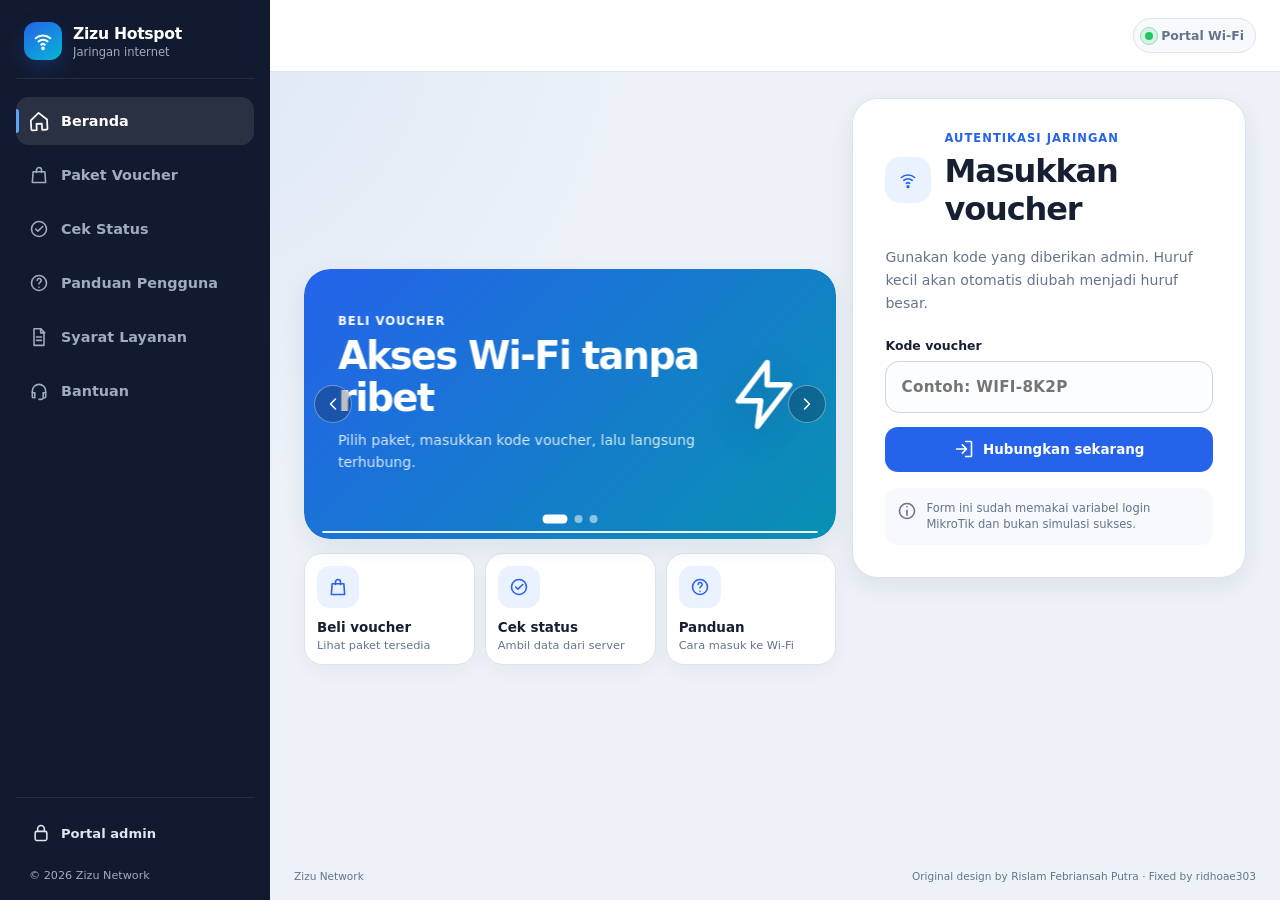
==== commit 821c61da: "by ridhoae303 DO NOT COMPARE WITH MIKHMON, YOU STUPID!" ====
--- a/index.html
+++ b/index.html
@@ -12,7 +12,7 @@
     <meta name="theme-color" content="#f4f7fb">
     <meta name="author" content="Rislam Febriansah Putra; fixed by ridhoae303">
     <title>Zizu Hotspot</title>
-    <link rel="stylesheet" href="assets/css/app.css?v=7">
+    <link rel="stylesheet" href="assets/css/app.css?v=8">
 </head>
 <body class="is-booting"
     data-mikrotik-error="$(error)"
@@ -422,6 +422,6 @@
 
     <script src="assets/js/config.js"></script>
     <script src="assets/js/md5.js"></script>
-    <script src="assets/js/app.js?v=7"></script>
+    <script src="assets/js/app.js?v=8"></script>
 </body>
 </html>
--- a/assets/css/app.css
+++ b/assets/css/app.css
@@ -24,6 +24,9 @@
     --radius-lg: 26px;
     --sidebar-width: 252px;
     --topbar-height: 72px;
+    --page-out-duration: 280ms;
+    --page-in-duration: 560ms;
+    --carousel-duration: 820ms;
 }
 
 * {
@@ -308,6 +311,7 @@
 .page {
     width: min(100%, 1160px);
     margin: 0 auto;
+    transform-origin: 50% 24%;
 }
 
 .page.is-active {
@@ -315,33 +319,76 @@
 }
 
 .page.is-entering {
-    animation: page-fade-in 260ms cubic-bezier(0.2, 0.75, 0.25, 1) both;
+    animation: page-fade-in var(--page-in-duration) cubic-bezier(0.16, 1, 0.3, 1) both;
 }
 
 .page.is-leaving {
     pointer-events: none;
-    animation: page-fade-out 160ms ease-in both;
+    animation: page-fade-out var(--page-out-duration) cubic-bezier(0.4, 0, 1, 1) both;
+}
+
+/* The page shell fades first, then its actual content catches up a beat later. */
+.page.is-entering > * {
+    animation: page-content-in 620ms cubic-bezier(0.16, 1, 0.3, 1) 80ms both;
+}
+
+.page.is-entering > *:nth-child(2) {
+    animation-delay: 130ms;
+}
+
+.page.is-entering > *:nth-child(3) {
+    animation-delay: 180ms;
+}
+
+.page.is-leaving > * {
+    animation: page-content-out 220ms cubic-bezier(0.4, 0, 1, 1) both;
 }
 
 @keyframes page-fade-in {
     from {
         opacity: 0;
-        transform: translateY(12px) scale(0.996);
+        transform: translate3d(0, 18px, 0) scale(0.992);
+        filter: blur(2px);
     }
     to {
         opacity: 1;
-        transform: translateY(0) scale(1);
+        transform: translate3d(0, 0, 0) scale(1);
+        filter: blur(0);
     }
 }
 
 @keyframes page-fade-out {
     from {
         opacity: 1;
-        transform: translateY(0) scale(1);
+        transform: translate3d(0, 0, 0) scale(1);
+        filter: blur(0);
     }
     to {
         opacity: 0;
-        transform: translateY(-7px) scale(0.998);
+        transform: translate3d(0, -10px, 0) scale(0.995);
+        filter: blur(1px);
+    }
+}
+
+@keyframes page-content-in {
+    from {
+        opacity: 0;
+        transform: translate3d(0, 16px, 0);
+    }
+    to {
+        opacity: 1;
+        transform: translate3d(0, 0, 0);
+    }
+}
+
+@keyframes page-content-out {
+    from {
+        opacity: 1;
+        transform: translate3d(0, 0, 0);
+    }
+    to {
+        opacity: 0;
+        transform: translate3d(0, -6px, 0);
     }
 }
 
@@ -373,7 +420,7 @@
     display: flex;
     will-change: transform;
     transform: translate3d(0, 0, 0);
-    transition: transform 440ms cubic-bezier(0.22, 0.72, 0.2, 1);
+    transition: transform var(--carousel-duration) cubic-bezier(0.16, 1, 0.3, 1);
 }
 
 .carousel.is-dragging {
@@ -394,6 +441,25 @@
     justify-content: space-between;
     gap: 18px;
     color: #fff;
+}
+
+.slide > div,
+.slide__icon {
+    opacity: 0.72;
+    transform: translate3d(18px, 0, 0) scale(0.97);
+    transition:
+        opacity 520ms ease,
+        transform 760ms cubic-bezier(0.16, 1, 0.3, 1);
+}
+
+.slide__icon {
+    transform: translate3d(24px, 0, 0) scale(0.9) rotate(4deg);
+}
+
+.slide.is-current > div,
+.slide.is-current .slide__icon {
+    opacity: 1;
+    transform: translate3d(0, 0, 0) scale(1) rotate(0deg);
 }
 
 .slide--blue {
@@ -469,7 +535,7 @@
     cursor: pointer;
     touch-action: manipulation;
     transform: translateY(-50%);
-    transition: background-color 160ms ease, transform 160ms ease;
+    transition: background-color 220ms ease, border-color 220ms ease, transform 220ms ease;
 }
 
 .carousel__arrow:hover {
@@ -501,12 +567,13 @@
     border-radius: 999px;
     background: rgba(255, 255, 255, 0.52);
     cursor: pointer;
-    transition: width 160ms ease, background-color 160ms ease;
+    transition: width 320ms cubic-bezier(0.16, 1, 0.3, 1), background-color 240ms ease, transform 240ms ease;
 }
 
 .carousel__dot.is-active {
     width: 25px;
     background: #fff;
+    transform: scaleY(1.15);
 }
 
 .quick-actions {
@@ -1363,13 +1430,605 @@
     }
 }
 
+
 @media (prefers-reduced-motion: reduce) {
-    *,
-    *::before,
-    *::after {
-        scroll-behavior: auto !important;
-        animation-duration: 0.01ms !important;
-        animation-iteration-count: 1 !important;
-        transition-duration: 0.01ms !important;
-    }
-}
+    html {
+        scroll-behavior: auto;
+    }
+}
+
+/* Motion pass: smooth enough to notice, light enough for captive portal WebViews. */
+:root {
+    --page-out-duration: 340ms;
+    --page-in-duration: 680ms;
+    --carousel-duration: 920ms;
+    --motion-out: cubic-bezier(0.16, 1, 0.3, 1);
+    --motion-in-out: cubic-bezier(0.65, 0, 0.35, 1);
+}
+
+body.is-booting .topbar,
+body.is-booting .site-footer {
+    opacity: 0;
+}
+
+body.is-ready .topbar {
+    animation: shell-topbar-in 560ms var(--motion-out) backwards;
+}
+
+body.is-ready .menu-button {
+    animation: shell-item-in 520ms var(--motion-out) 90ms backwards;
+}
+
+body.is-ready .topbar__brand {
+    animation: shell-item-in 560ms var(--motion-out) 150ms backwards;
+}
+
+body.is-ready .network-pill {
+    animation: shell-item-in 560ms var(--motion-out) 210ms backwards;
+}
+
+body.is-ready .site-footer {
+    animation: shell-footer-in 620ms var(--motion-out) 320ms backwards;
+}
+
+.brand__mark {
+    overflow: hidden;
+    transition: transform 280ms var(--motion-out), box-shadow 280ms ease;
+}
+
+.brand__mark svg {
+    width: 22px;
+    height: 22px;
+    stroke-width: 2.15;
+    transition: transform 320ms var(--motion-out);
+}
+
+.brand:hover .brand__mark {
+    transform: translateY(-2px) rotate(-2deg);
+    box-shadow: 0 12px 26px rgba(37, 99, 235, 0.3);
+}
+
+.brand:hover .brand__mark svg {
+    transform: scale(1.08);
+}
+
+body.is-ready .brand__mark svg {
+    animation: wifi-mark-in 760ms var(--motion-out) 180ms backwards;
+}
+
+.icon-button {
+    transition: transform 240ms var(--motion-out), border-color 240ms ease, background-color 240ms ease, box-shadow 240ms ease;
+}
+
+.icon-button:hover {
+    border-color: #b9c9dd;
+    transform: translateY(-2px);
+    box-shadow: 0 8px 20px rgba(30, 41, 59, 0.1);
+}
+
+.icon-button:active {
+    transform: translateY(0) scale(0.94);
+}
+
+.network-pill__dot {
+    position: relative;
+}
+
+.network-pill__dot::after {
+    content: "";
+    position: absolute;
+    inset: -5px;
+    border: 1px solid rgba(34, 197, 94, 0.48);
+    border-radius: inherit;
+    animation: network-pulse 2.4s ease-out infinite;
+}
+
+.side-nav {
+    transition: transform 460ms var(--motion-out), box-shadow 460ms ease;
+    will-change: transform;
+}
+
+.nav-link {
+    position: relative;
+    overflow: hidden;
+    transition: background-color 260ms ease, color 260ms ease, transform 260ms var(--motion-out), box-shadow 260ms ease;
+}
+
+.nav-link::before {
+    content: "";
+    position: absolute;
+    left: 0;
+    top: 50%;
+    width: 3px;
+    height: 24px;
+    border-radius: 0 999px 999px 0;
+    background: #60a5fa;
+    transform: translateY(-50%) scaleY(0);
+    transform-origin: center;
+    transition: transform 300ms var(--motion-out);
+}
+
+.nav-link.is-active {
+    box-shadow: none;
+}
+
+.nav-link.is-active::before {
+    transform: translateY(-50%) scaleY(1);
+}
+
+.nav-link svg,
+.admin-link svg {
+    transition: transform 300ms var(--motion-out);
+}
+
+.nav-link:hover {
+    transform: translateX(4px);
+}
+
+.nav-link:hover svg,
+.nav-link.is-active svg {
+    transform: scale(1.08) rotate(-3deg);
+}
+
+.nav-link:active {
+    transform: translateX(2px) scale(0.985);
+}
+
+.admin-link {
+    transition: background-color 240ms ease, color 240ms ease, transform 240ms var(--motion-out);
+}
+
+.admin-link:hover {
+    transform: translateX(3px);
+}
+
+.admin-link:hover svg {
+    transform: rotate(-5deg) scale(1.06);
+}
+
+.nav-backdrop {
+    opacity: 0;
+    pointer-events: none;
+    transition: opacity 340ms ease;
+}
+
+.nav-backdrop.is-visible {
+    opacity: 1;
+    pointer-events: auto;
+}
+
+/* The shell fades, then the useful bits come in with a small stagger. */
+.page.is-entering {
+    animation-name: page-shell-in;
+    animation-duration: var(--page-in-duration);
+    animation-timing-function: var(--motion-out);
+}
+
+.page.is-leaving {
+    animation-name: page-shell-out;
+    animation-duration: var(--page-out-duration);
+    animation-timing-function: var(--motion-in-out);
+}
+
+.page.is-entering > *,
+.page.is-leaving > * {
+    animation: none;
+}
+
+.page.is-entering .page-heading,
+.page.is-entering .carousel,
+.page.is-entering .quick-card,
+.page.is-entering .panel,
+.page.is-entering .package-card,
+.page.is-entering .step-card,
+.page.is-entering .notice-card {
+    animation: page-item-in 650ms var(--motion-out) both;
+}
+
+.page.is-entering .page-heading,
+.page.is-entering .carousel {
+    animation-delay: 70ms;
+}
+
+.page.is-entering .quick-card:nth-child(1),
+.page.is-entering .package-card:nth-child(1),
+.page.is-entering .step-card:nth-child(1),
+.page.is-entering .support-layout > .panel:nth-child(1) {
+    animation-delay: 150ms;
+}
+
+.page.is-entering .quick-card:nth-child(2),
+.page.is-entering .package-card:nth-child(2),
+.page.is-entering .step-card:nth-child(2),
+.page.is-entering .support-layout > .panel:nth-child(2) {
+    animation-delay: 210ms;
+}
+
+.page.is-entering .quick-card:nth-child(3),
+.page.is-entering .step-card:nth-child(3) {
+    animation-delay: 270ms;
+}
+
+.page.is-entering .step-card:nth-child(4) {
+    animation-delay: 330ms;
+}
+
+.page.is-entering .login-panel,
+.page.is-entering .status-panel,
+.page.is-entering .prose-panel,
+.page.is-entering .checklist-panel {
+    animation-delay: 180ms;
+}
+
+.page.is-entering .notice-card {
+    animation-delay: 300ms;
+}
+
+.page.is-leaving .page-heading,
+.page.is-leaving .carousel,
+.page.is-leaving .quick-card,
+.page.is-leaving .panel,
+.page.is-leaving .package-card,
+.page.is-leaving .step-card,
+.page.is-leaving .notice-card {
+    animation: page-item-out 230ms ease both;
+}
+
+.carousel {
+    --carousel-delay: 5200ms;
+    overflow: hidden;
+    transition: transform 280ms var(--motion-out), box-shadow 280ms ease;
+}
+
+.carousel:hover {
+    transform: translateY(-2px);
+    box-shadow: 0 14px 34px rgba(30, 41, 59, 0.13);
+}
+
+.carousel__track {
+    transition-duration: var(--carousel-duration);
+    transition-timing-function: cubic-bezier(0.22, 1, 0.36, 1);
+}
+
+.slide {
+    position: relative;
+    overflow: hidden;
+}
+
+.slide::after {
+    content: "";
+    position: absolute;
+    inset: -40% -18%;
+    pointer-events: none;
+    background: linear-gradient(110deg, transparent 34%, rgba(255, 255, 255, 0.16) 50%, transparent 66%);
+    transform: translate3d(-70%, 0, 0) rotate(8deg);
+    opacity: 0;
+}
+
+.slide.is-current::after {
+    animation: slide-sheen 1050ms ease 180ms both;
+}
+
+.slide > div,
+.slide__icon {
+    transition-duration: 720ms, 900ms;
+    transition-timing-function: ease, var(--motion-out);
+}
+
+.carousel__arrow {
+    overflow: hidden;
+    transition: background-color 260ms ease, border-color 260ms ease, transform 260ms var(--motion-out), box-shadow 260ms ease;
+}
+
+.carousel__arrow:hover {
+    transform: translateY(-50%) scale(1.08);
+    box-shadow: 0 8px 20px rgba(15, 23, 42, 0.2);
+}
+
+.carousel__arrow svg {
+    transition: transform 300ms var(--motion-out);
+}
+
+.carousel__arrow--prev:hover svg {
+    transform: translateX(-2px);
+}
+
+.carousel__arrow--next:hover svg {
+    transform: translateX(2px);
+}
+
+.carousel__progress {
+    position: absolute;
+    left: 18px;
+    right: 18px;
+    bottom: 6px;
+    z-index: 3;
+    height: 2px;
+    overflow: hidden;
+    border-radius: 999px;
+    background: rgba(255, 255, 255, 0.2);
+    pointer-events: none;
+}
+
+.carousel__progress > span {
+    display: block;
+    width: 100%;
+    height: 100%;
+    border-radius: inherit;
+    background: rgba(255, 255, 255, 0.92);
+    transform: scaleX(0);
+    transform-origin: left center;
+}
+
+.carousel.is-autoplaying .carousel__progress > span {
+    animation: carousel-progress var(--carousel-delay) linear forwards;
+}
+
+.quick-card,
+.panel,
+.package-card,
+.step-card,
+.notice-card {
+    transition: transform 280ms var(--motion-out), border-color 280ms ease, box-shadow 280ms ease;
+}
+
+.quick-card__icon,
+.panel-heading__icon,
+.dialog-icon,
+.step-card > span {
+    transition: transform 300ms var(--motion-out), background-color 300ms ease;
+}
+
+.button {
+    transition: transform 240ms var(--motion-out), background-color 240ms ease, border-color 240ms ease, box-shadow 240ms ease;
+}
+
+.button:hover {
+    transform: translateY(-2px);
+    box-shadow: 0 9px 20px rgba(30, 41, 59, 0.12);
+}
+
+.button:active {
+    transform: translateY(0) scale(0.97);
+}
+
+.field input {
+    transition: border-color 240ms ease, box-shadow 240ms ease, background-color 240ms ease, transform 240ms var(--motion-out);
+}
+
+.field input:focus {
+    transform: translateY(-1px);
+}
+
+.field-error:not([hidden]) {
+    animation: field-error-in 320ms var(--motion-out) both;
+}
+
+.server-result.is-revealed {
+    animation: result-card-in 560ms var(--motion-out) both;
+}
+
+.app-dialog[open]::backdrop {
+    animation: dialog-backdrop-in 300ms ease both;
+}
+
+.app-dialog[open] .dialog-card {
+    animation: dialog-card-in 460ms var(--motion-out) both;
+}
+
+.app-dialog.is-closing::backdrop {
+    animation: dialog-backdrop-out 240ms ease both;
+}
+
+.app-dialog.is-closing .dialog-card {
+    animation: dialog-card-out 240ms ease both;
+}
+
+.dialog-close {
+    transition: transform 240ms var(--motion-out), background-color 240ms ease, color 240ms ease;
+}
+
+.dialog-close:hover {
+    transform: rotate(8deg) scale(1.06);
+}
+
+.toast {
+    opacity: 0;
+    transform: translate3d(0, 18px, 0) scale(0.98);
+    transition: opacity 280ms ease, transform 360ms var(--motion-out);
+}
+
+.toast.is-visible {
+    opacity: 1;
+    transform: translate3d(0, 0, 0) scale(1);
+}
+
+@media (hover: hover) {
+    .quick-card:hover,
+    .package-card:hover,
+    .step-card:hover,
+    .notice-card:hover,
+    .panel:hover {
+        transform: translateY(-4px);
+        border-color: #c3d2e4;
+        box-shadow: 0 16px 38px rgba(30, 41, 59, 0.12);
+    }
+
+    .quick-card:hover .quick-card__icon,
+    .panel:hover .panel-heading__icon,
+    .step-card:hover > span {
+        transform: translateY(-2px) scale(1.06) rotate(-2deg);
+    }
+}
+
+@media (max-width: 759px) {
+    .side-nav__brand,
+    .side-nav .nav-link,
+    .side-nav__footer {
+        opacity: 0;
+        transform: translate3d(-18px, 0, 0);
+        transition: opacity 300ms ease, transform 420ms var(--motion-out);
+        transition-delay: 0ms;
+    }
+
+    .side-nav.is-open .side-nav__brand,
+    .side-nav.is-open .nav-link,
+    .side-nav.is-open .side-nav__footer {
+        opacity: 1;
+        transform: translate3d(0, 0, 0);
+    }
+
+    .side-nav.is-open .side-nav__brand { transition-delay: 110ms; }
+    .side-nav.is-open .nav-link:nth-child(1) { transition-delay: 150ms; }
+    .side-nav.is-open .nav-link:nth-child(2) { transition-delay: 190ms; }
+    .side-nav.is-open .nav-link:nth-child(3) { transition-delay: 230ms; }
+    .side-nav.is-open .nav-link:nth-child(4) { transition-delay: 270ms; }
+    .side-nav.is-open .nav-link:nth-child(5) { transition-delay: 310ms; }
+    .side-nav.is-open .nav-link:nth-child(6) { transition-delay: 350ms; }
+    .side-nav.is-open .side-nav__footer { transition-delay: 390ms; }
+
+    .carousel:hover {
+        transform: none;
+    }
+
+    .carousel__arrow:hover {
+        transform: none;
+    }
+}
+
+@media (min-width: 760px) {
+    body.is-booting .side-nav {
+        opacity: 0;
+        transform: translate3d(-28px, 0, 0);
+    }
+
+    body.is-ready .side-nav {
+        animation: shell-sidebar-in 680ms var(--motion-out) backwards;
+    }
+
+    body.is-ready .side-nav__brand,
+    body.is-ready .side-nav .nav-link,
+    body.is-ready .side-nav__footer {
+        animation: nav-item-in 560ms var(--motion-out) backwards;
+    }
+
+    body.is-ready .side-nav__brand { animation-delay: 100ms; }
+    body.is-ready .side-nav .nav-link:nth-child(1) { animation-delay: 170ms; }
+    body.is-ready .side-nav .nav-link:nth-child(2) { animation-delay: 220ms; }
+    body.is-ready .side-nav .nav-link:nth-child(3) { animation-delay: 270ms; }
+    body.is-ready .side-nav .nav-link:nth-child(4) { animation-delay: 320ms; }
+    body.is-ready .side-nav .nav-link:nth-child(5) { animation-delay: 370ms; }
+    body.is-ready .side-nav .nav-link:nth-child(6) { animation-delay: 420ms; }
+    body.is-ready .side-nav__footer { animation-delay: 470ms; }
+}
+
+@media (max-width: 430px) {
+    .carousel__arrow:hover {
+        transform: none;
+    }
+}
+
+@keyframes shell-topbar-in {
+    from { opacity: 0; transform: translate3d(0, -18px, 0); }
+    to { opacity: 1; transform: translate3d(0, 0, 0); }
+}
+
+@keyframes shell-sidebar-in {
+    from { opacity: 0; transform: translate3d(-28px, 0, 0); }
+    to { opacity: 1; transform: translate3d(0, 0, 0); }
+}
+
+@keyframes shell-footer-in {
+    from { opacity: 0; transform: translate3d(0, 10px, 0); }
+    to { opacity: 1; transform: translate3d(0, 0, 0); }
+}
+
+@keyframes shell-item-in {
+    from { opacity: 0; transform: translate3d(-12px, 0, 0); }
+    to { opacity: 1; transform: translate3d(0, 0, 0); }
+}
+
+@keyframes nav-item-in {
+    from { opacity: 0; transform: translate3d(-12px, 0, 0); }
+    to { opacity: 1; transform: translate3d(0, 0, 0); }
+}
+
+@keyframes wifi-mark-in {
+    0% { opacity: 0; transform: scale(0.62) rotate(-12deg); }
+    65% { opacity: 1; transform: scale(1.12) rotate(3deg); }
+    100% { opacity: 1; transform: scale(1) rotate(0deg); }
+}
+
+@keyframes network-pulse {
+    0% { opacity: 0.7; transform: scale(0.65); }
+    70%, 100% { opacity: 0; transform: scale(1.45); }
+}
+
+@keyframes page-shell-in {
+    from { opacity: 0; transform: translate3d(0, 20px, 0) scale(0.992); }
+    to { opacity: 1; transform: translate3d(0, 0, 0) scale(1); }
+}
+
+@keyframes page-shell-out {
+    from { opacity: 1; transform: translate3d(0, 0, 0) scale(1); }
+    to { opacity: 0; transform: translate3d(0, -12px, 0) scale(0.994); }
+}
+
+@keyframes page-item-in {
+    from { opacity: 0; transform: translate3d(0, 22px, 0) scale(0.985); }
+    to { opacity: 1; transform: translate3d(0, 0, 0) scale(1); }
+}
+
+@keyframes page-item-out {
+    from { opacity: 1; transform: translate3d(0, 0, 0); }
+    to { opacity: 0; transform: translate3d(0, -8px, 0); }
+}
+
+@keyframes slide-sheen {
+    0% { opacity: 0; transform: translate3d(-70%, 0, 0) rotate(8deg); }
+    25% { opacity: 1; }
+    100% { opacity: 0; transform: translate3d(70%, 0, 0) rotate(8deg); }
+}
+
+@keyframes carousel-progress {
+    from { transform: scaleX(0); }
+    to { transform: scaleX(1); }
+}
+
+@keyframes field-error-in {
+    from { opacity: 0; transform: translate3d(-7px, 0, 0); }
+    to { opacity: 1; transform: translate3d(0, 0, 0); }
+}
+
+@keyframes result-card-in {
+    from { opacity: 0; transform: translate3d(0, 16px, 0) scale(0.985); }
+    to { opacity: 1; transform: translate3d(0, 0, 0) scale(1); }
+}
+
+@keyframes dialog-backdrop-in {
+    from { opacity: 0; }
+    to { opacity: 1; }
+}
+
+@keyframes dialog-backdrop-out {
+    from { opacity: 1; }
+    to { opacity: 0; }
+}
+
+@keyframes dialog-card-in {
+    from { opacity: 0; transform: translate3d(0, 22px, 0) scale(0.94); }
+    to { opacity: 1; transform: translate3d(0, 0, 0) scale(1); }
+}
+
+@keyframes dialog-card-out {
+    from { opacity: 1; transform: translate3d(0, 0, 0) scale(1); }
+    to { opacity: 0; transform: translate3d(0, 12px, 0) scale(0.96); }
+}
+
+.menu-button svg {
+    transition: transform 320ms var(--motion-out);
+}
+
+.menu-button.is-active svg {
+    transform: rotate(90deg) scale(0.9);
+}
